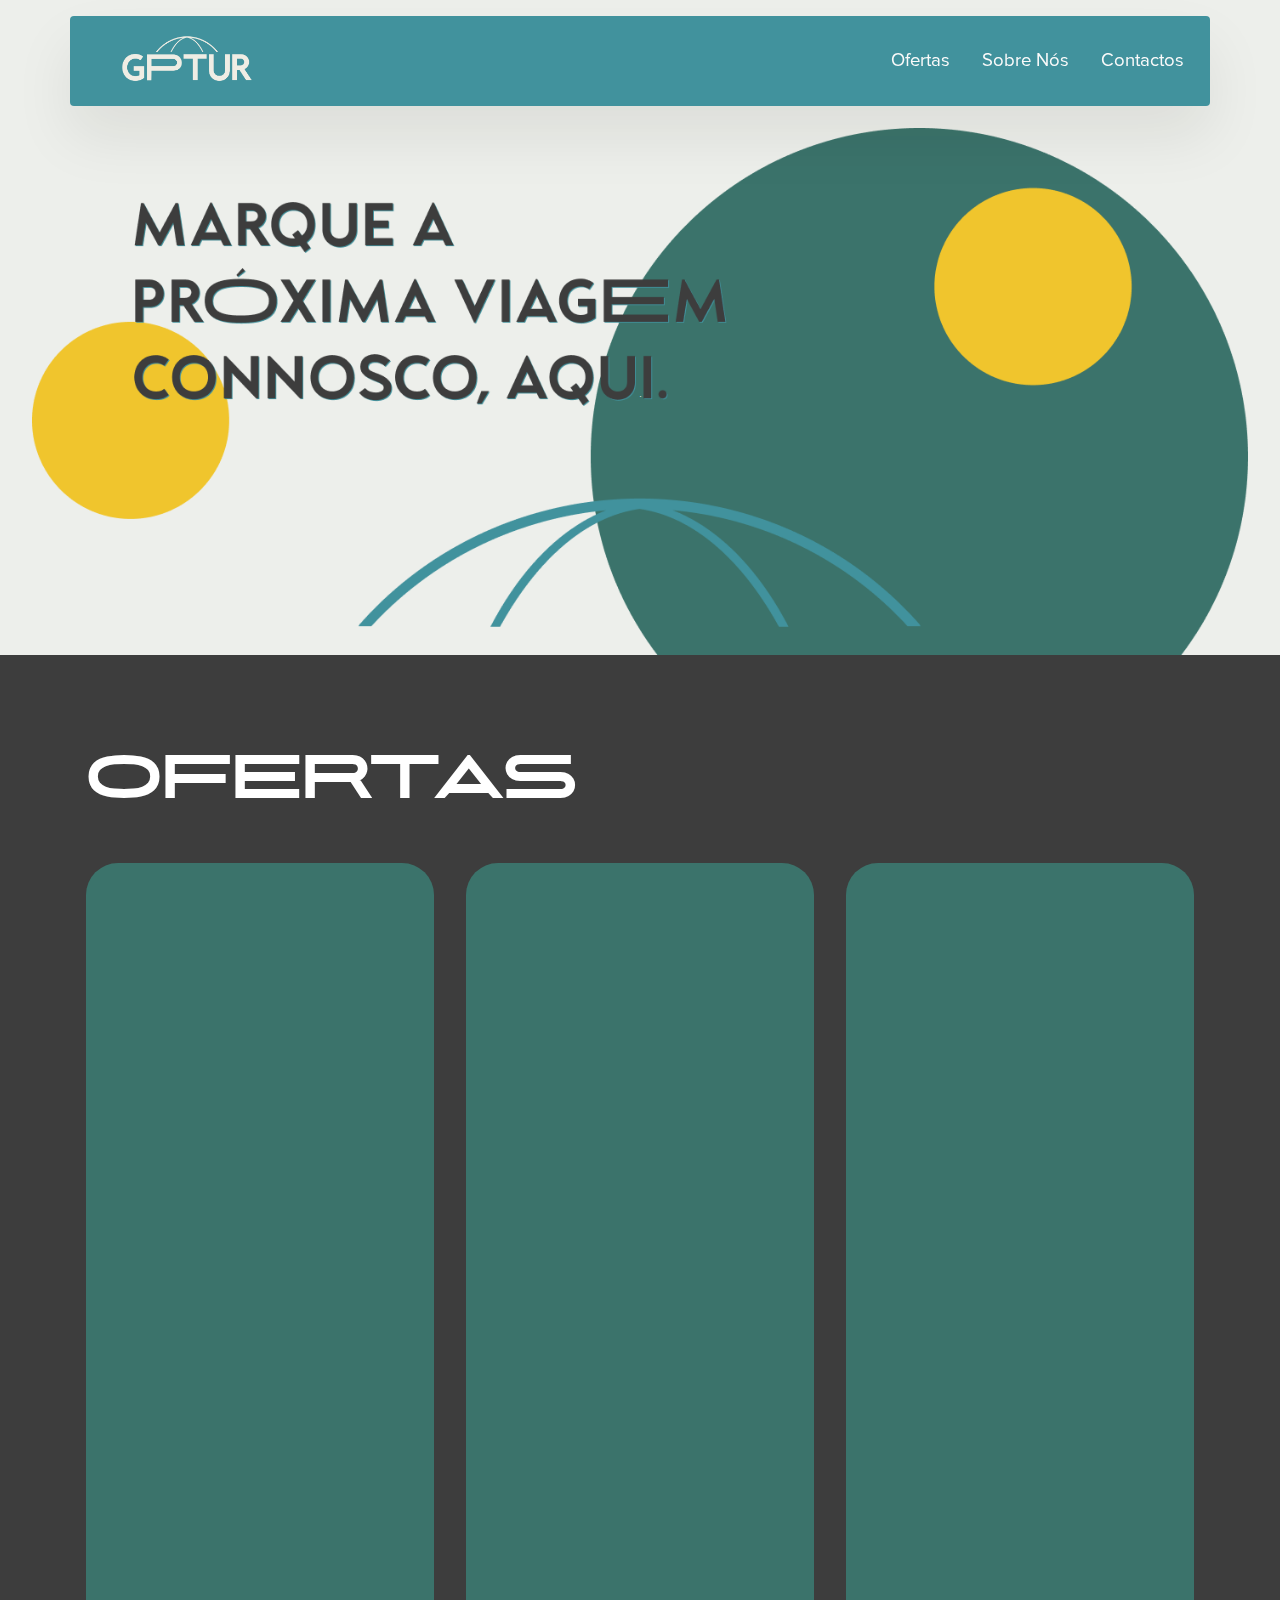
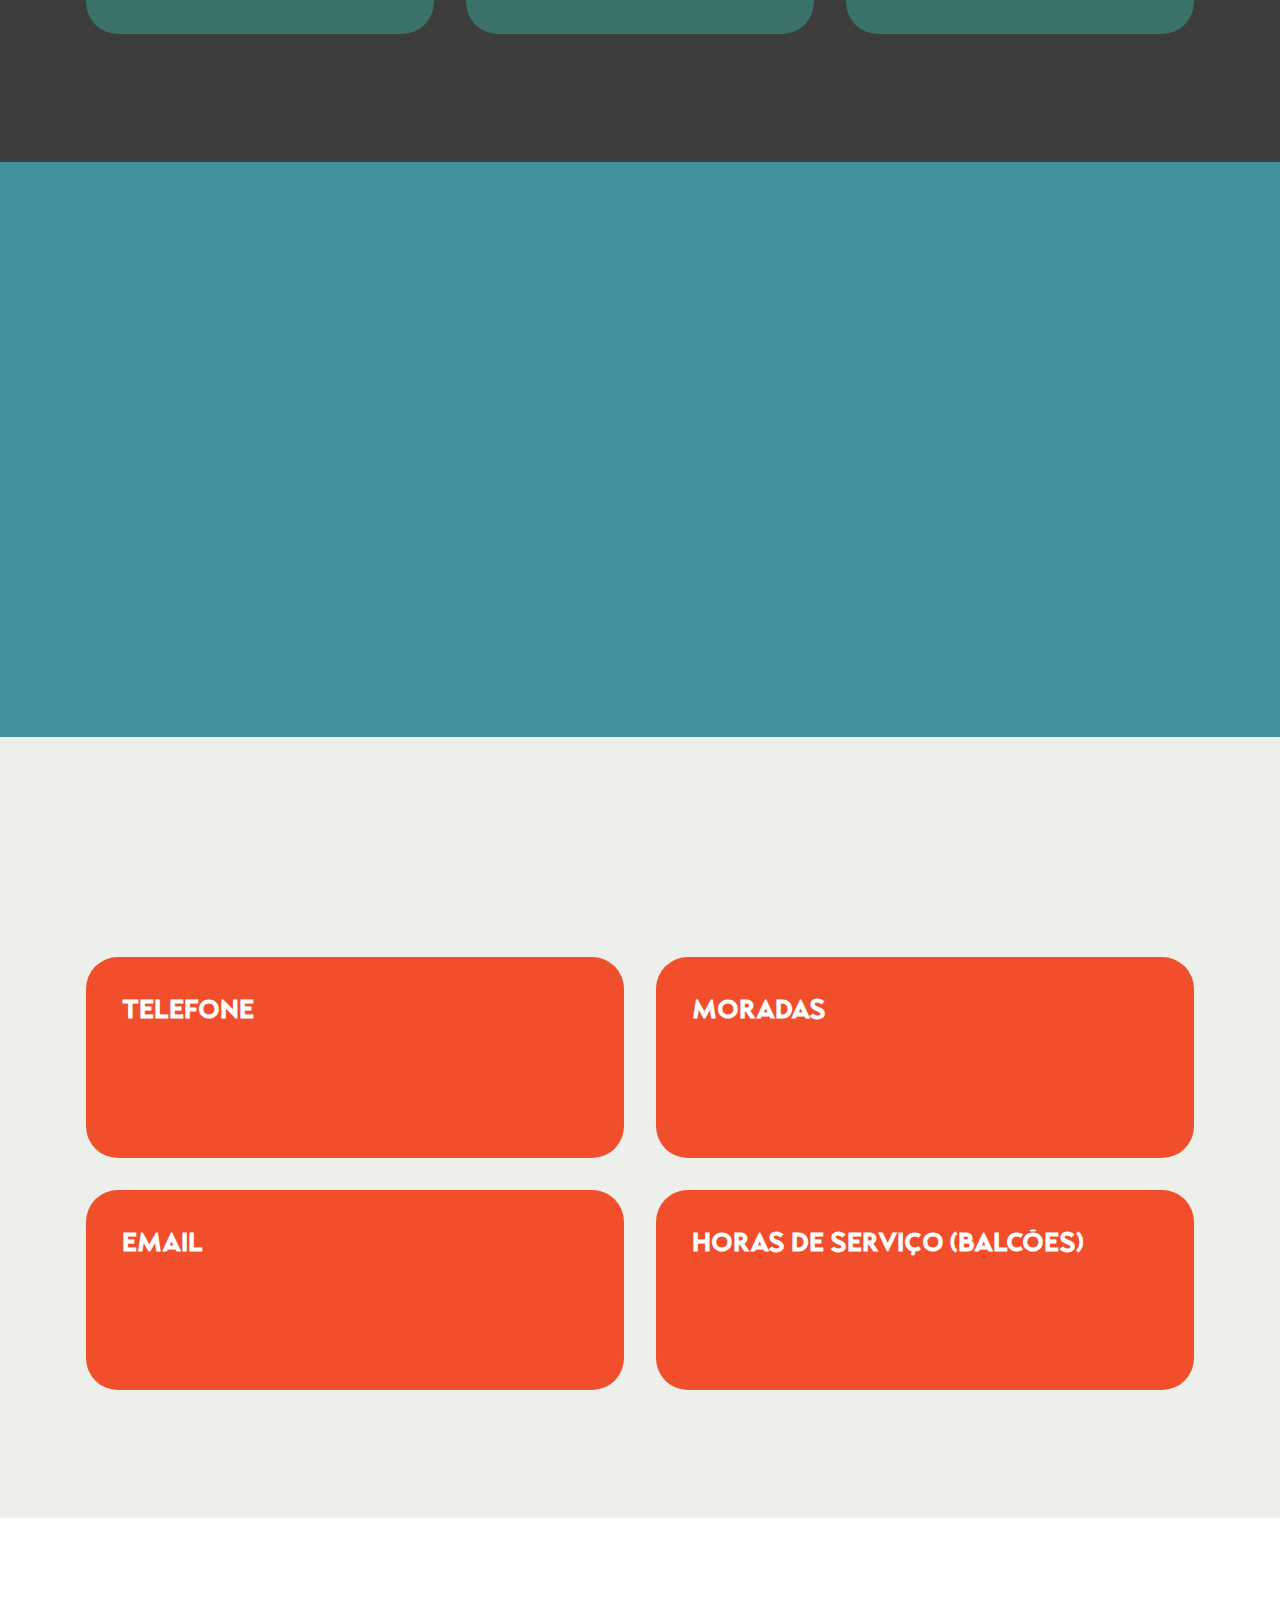
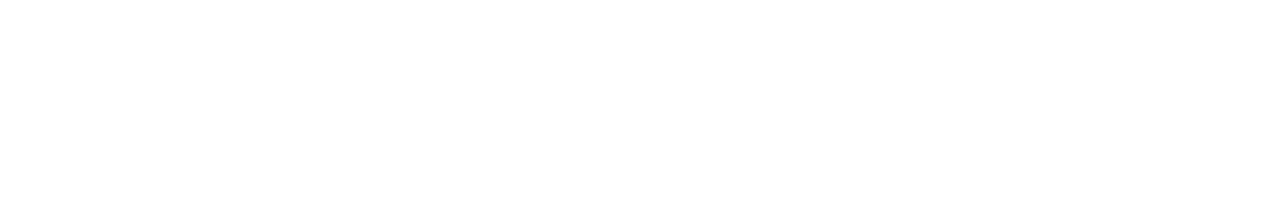
==== index.html @ a3060984 "changed 8 files" ====
<!DOCTYPE html>
<html  >
<head>
  <!-- Site made with Mobirise Website Builder v5.9.8, https://mobirise.com -->
  <meta charset="UTF-8">
  <meta http-equiv="X-UA-Compatible" content="IE=edge">
  <meta name="generator" content="Mobirise v5.9.8, mobirise.com">
  <meta name="viewport" content="width=device-width, initial-scale=1, minimum-scale=1">
  <link rel="shortcut icon" href="assets/images/logos-21-1.png" type="image/x-icon">
  <meta name="description" content="Descubra na GPTur as propostas mais incríveis para as suas férias. Desfrute de viagens inesquecíveis com opções de reserva de voos e hotéis. Explore as irresistíveis promoções da nossa agência e faça a sua reserva agora mesmo!">
  
  
  <title>GPTur - Companhia das Viagens</title>
  <link rel="stylesheet" href="assets/web/assets/mobirise-icons2/mobirise2.css">
  <link rel="stylesheet" href="assets/bootstrap/css/bootstrap.min.css">
  <link rel="stylesheet" href="assets/bootstrap/css/bootstrap-grid.min.css">
  <link rel="stylesheet" href="assets/bootstrap/css/bootstrap-reboot.min.css">
  <link rel="stylesheet" href="assets/animatecss/animate.css">
  <link rel="stylesheet" href="assets/dropdown/css/style.css">
  <link rel="stylesheet" href="assets/socicon/css/styles.css">
  <link rel="stylesheet" href="assets/theme/css/style.css">
  <link href="assets/fonts/style.css" rel="stylesheet">
  <link rel="preload" as="style" href="assets/mobirise/css/mbr-additional.css"><link rel="stylesheet" href="assets/mobirise/css/mbr-additional.css" type="text/css">

  
  
  
</head>
<body>
  
  <section data-bs-version="5.1" class="menu menu1 cid-tJGsCG1vVL" once="menu" id="menu01-1">
	

	<nav class="navbar navbar-dropdown navbar-fixed-top navbar-expand-lg">
		<div class="container">
			<div class="navbar-brand">
				<span class="navbar-logo">
					<a href="index.html">
						<img src="assets/images/logos-22.png" alt="GPTur" style="height: 5rem;">
					</a>
				</span>
				
			</div>
			<button class="navbar-toggler" type="button" data-toggle="collapse" data-bs-toggle="collapse" data-target="#navbarSupportedContent" data-bs-target="#navbarSupportedContent" aria-controls="navbarNavAltMarkup" aria-expanded="false" aria-label="Toggle navigation">
				<div class="hamburger">
					<span></span>
					<span></span>
					<span></span>
					<span></span>
				</div>
			</button>
			<div class="collapse navbar-collapse" id="navbarSupportedContent">
				<ul class="navbar-nav nav-dropdown nav-right" data-app-modern-menu="true"><li class="nav-item">
						<a class="nav-link link text-white display-4" href="index.html#features04-3">Ofertas</a>
					</li>
					<li class="nav-item">
						<a class="nav-link link text-white text-primary display-4" href="index.html#list02-3" aria-expanded="false">Sobre Nós</a>
					</li>
					<li class="nav-item">
						<a class="nav-link link text-white text-primary display-4" href="index.html#contacts01-l">Contactos</a>
					</li></ul>
				
				
			</div>
		</div>
	</nav>
</section>

<section data-bs-version="5.1" class="video01 cid-tXk2RmlePX" id="video01-1">
	
	

	
	<div class="align-center container-fluid">
		<div class="row justify-content-center">
			<div class="col-12 content-head">
				<div class="mbr-section-head mb-5">
					<h4 class="mbr-section-title mbr-fonts-style mb-0 display-2"></h4>
					
				</div>
			</div>
		</div>

		<div class="row justify-content-center">
			<div class="col-12 col-lg-12">
				<div class="box">
					<div class="mbr-media show-modal align-center" data-modal=".modalWindow">
						<img src="assets/images/corte.png" alt="Mobirise">
						<div class="icon-wrap">
							<span class="mbr-iconfont socicon-youtube socicon" style="color: rgb(255, 255, 255); fill: rgb(255, 255, 255); font-size: 1px;"></span>
						</div>
					</div>
				</div>
			</div>
		</div>
	</div>
	<div>
		<div class="modalWindow" style="display: none">
			<div class="modalWindow-container">
				<div class="modalWindow-video-container">
					<div class="modalWindow-video">
						<iframe width="100%" height="100%" frameborder="0" allowfullscreen="1" data-src="https://www.youtube.com/watch?v=VA8PzkQa8d8"></iframe>
					</div>
					<a class="close" role="button" data-dismiss="modal" data-bs-dismiss="modal">
						<span aria-hidden="true" class="mbr-iconfont mobi-mbri-close mobi-mbri closeModal"></span>
						<span class="sr-only visually-hidden visually-hidden">Close</span>
					</a>
				</div>
			</div>
		</div>
	</div>
</section>

<section data-bs-version="5.1" class="features4 cid-tJGEoKGifq" id="features04-3">
	
	
	<div class="container">
		<div class="mbr-section-head mb-5">
			<h4 class="mbr-section-title mbr-fonts-style align-left mb-3 display-1"><strong>ofertas</strong></h4>
			
			
		</div>
		<div class="row">
			<div class="item features-image col-12 col-md-6 col-lg-4">
				<div class="item-wrapper">
					<div class="item-img">
						<img src="assets/images/paris-1.jpeg" alt="Mobirise Website Builder">
					</div>
					<div class="item-content">
						<h5 class="item-title mbr-fonts-style display-5"><strong>PArIS</strong></h5>
						
						<p class="mbr-text mbr-fonts-style display-7"><strong>7 dias em Novembro em Paris, chamada “Cidade do Amor”</strong><br><strong><br></strong>A partir de 370€ por pessoa</p>
						<div class="mbr-section-btn item-footer"><a href="contacts.html" class="btn item-btn btn-white-outline display-7">Contacte-nos</a></div>
					</div>

				</div>
			</div>
			<div class="item features-image col-12 col-md-6 col-lg-4">
				<div class="item-wrapper">
					<div class="item-img">
						<img src="assets/images/egipto.jpeg" alt="Mobirise Website Builder">
					</div>
					<div class="item-content">
						<h5 class="item-title mbr-fonts-style display-5">
							<strong>eGITO</strong></h5>
						
						<p class="mbr-text mbr-fonts-style display-7"><strong>
							6 dias em Janeiro no Egipto, para conhecer os nossos antepassados.</strong><br><strong>&nbsp;<br></strong>A partir de 520€ por pessoa<br></p>
						<div class="mbr-section-btn item-footer"><a href="contacts.html" class="btn item-btn btn-white-outline display-7">Contacte-nos</a></div>
					</div>
				</div>
			</div>
			<div class="item features-image col-12 col-md-6 col-lg-4">
				<div class="item-wrapper">
					<div class="item-img">
						<img src="assets/images/amsterdam.jpeg" alt="Mobirise Website Builder">
					</div>
					<div class="item-content">
						<h5 class="item-title mbr-fonts-style display-5">
							<strong>AMESTeRDÃO</strong></h5>
						
						<p class="mbr-text mbr-fonts-style display-7"><strong>3 dias em Março em Amesterdão, uma das cidades mais cool da Europa.<br><br></strong>A partir de 205€ por pessoa<br>
						</p>
						<div class="mbr-section-btn item-footer"><a href="contacts.html" class="btn item-btn btn-white-outline display-7">Contacte-nos</a></div>
					</div>
				</div>
			</div>
			
			
			
		</div>
	</div>
</section>

<section data-bs-version="5.1" class="content4 cid-tXk87YoMlz" id="list02-3">
    

    
    
    <div class="container-fluid">
        <div class="row justify-content-center">
            <div class="col-lg-11">
                <div class="title col-md-12 mb-5">
                    <h3 class="mbr-section-title mbr-fonts-style display-1"></h3>
                    <h4 class="mbr-section-subtitle mbr-fonts-style mb-0 mt-4 display-7"></h4>
                </div>
                <div class="item features-without-image col-12">
                    <div class="item-wrapper">
                        <div class="card-box align-left">
                            <h5 class="card-title mbr-fonts-style mb-3 display-1"><strong>sobre nós</strong></h5>
                            <p class="card-text mbr-fonts-style mb-5 display-7"><br>Foi em <strong>1979 </strong>que uma família decidiu criar uma agência de viagens: GPTur é o diminutivo de <strong>Gomes Pereira Turismo</strong>. Começou em <strong>Torres Novas</strong>, mas rapidamente se expandiu por Portugal inteiro, tendo sede em <strong>Lisboa</strong>, no <strong>Entroncamento </strong>e sem nunca ter deixado o seu lugar de origem. Destaca-se pela familiaridade que ainda hoje mantém, com um serviço sempre <strong>atento </strong>às necessidades dos clientes, <strong>flexível</strong> e<strong> honesto</strong>.<br> <br><strong>Faça parte da história de uma empresa com mais de 3000 clientes felizes, e traga consigo histórias reais.</strong></p>
                        </div>
                    </div>
                </div>
                <div class="item features-without-image col-12">
                    <div class="item-wrapper">
                        <div class="card-box align-left">
                            <h5 class="card-title mbr-fonts-style mb-3 display-5"></h5>
                            <p class="card-text mbr-fonts-style mb-5 display-7"></p>
                        </div>
                    </div>
                </div>
                <div class="item features-without-image col-12">
                    <div class="item-wrapper">
                        <div class="card-box align-left">
                            <h5 class="card-title mbr-fonts-style mb-3 display-5"></h5>
                            <p class="card-text mbr-fonts-style mb-5 display-7"></p>
                        </div>
                    </div>
                </div>
            </div>
        </div>
    </div>
</section>

<section data-bs-version="5.1" class="contacts01 cid-tXoeqUDu91" id="contacts01-l">
    

    
    
    <div class="container">
        <div class="row justify-content-center">
            <div class="col-12 content-head">
                <div class="mbr-section-head mb-5">
                    <h3 class="mbr-section-title mbr-fonts-style align-center mb-0 display-2"><br><strong>contactos</strong></h3>
                    
                </div>
            </div>
        </div>
        <div class="row">
            <div class="item features-without-image col-12 col-md-6 active">
                <div class="item-wrapper">
                    <div class="text-wrapper">
                        <h6 class="card-title mbr-fonts-style mb-3 display-5"><strong>TELEFONE</strong></h6>
                        <p class="mbr-text mbr-fonts-style display-7">+351 217 530 021&nbsp;<br>+351 913 813 584&nbsp;<br></p>
                    </div>
                </div>
            </div>
            <div class="item features-without-image col-12 col-md-6">
                <div class="item-wrapper">
                    <div class="text-wrapper">
                        <h6 class="card-title mbr-fonts-style mb-3 display-5"><strong>MORADAS</strong></h6>
                        <p class="mbr-text mbr-fonts-style display-7">R.Helena Vaz da Silva, 11, 1750- 405 Lisboa - Portugal<br></p>
                    </div>
                </div>
            </div><div class="item features-without-image col-12 col-md-6">
                <div class="item-wrapper">
                    <div class="text-wrapper">
                        <h6 class="card-title mbr-fonts-style mb-3 display-5">
                            <strong>EMAIL</strong></h6>
                        <p class="mbr-text mbr-fonts-style display-7">empresas@gptur.pt <br>reservas@gptur.pt</p>
                    </div>
                </div>
            </div>
            
            <div class="item features-without-image col-12 col-md-6">
                <div class="item-wrapper">
                    <div class="text-wrapper">
                        <h6 class="card-title mbr-fonts-style mb-3 display-5">
                            <strong>HORAS DE SERVIÇO (BALCÕES)</strong></h6>
                        <p class="mbr-text mbr-fonts-style display-7">10:00 - 19:00
                        </p>
                    </div>
                </div>
            </div>
        </div>
    </div>
</section>

<section data-bs-version="5.1" class="content4 cid-tXkijtKBVu" id="list02-4">
    

    
    
    <div class="container">
        <div class="row justify-content-center">
            <div class="col-lg-10">
                <div class="title col-md-12 mb-5">
                    <h3 class="mbr-section-title mbr-fonts-style display-2"><a href="assets/files/Condicoes-GeraisGPTur1.pdf" class="text-primary">TERMOS E CONDIÇÕES: 📑</a></h3>
                    <h4 class="mbr-section-subtitle mbr-fonts-style mb-0 mt-4 display-7">Copyright © 2024. Todos os direitos reservados.</h4>
                </div>
                
                <div class="item features-without-image col-12 active">
                    <div class="item-wrapper">
                        <div class="card-box align-left">
                            <h5 class="card-title mbr-fonts-style mb-3 display-5"></h5>
                            <p class="card-text mbr-fonts-style mb-5 display-7"></p>
                        </div>
                    </div>
                </div>
                <div class="item features-without-image col-12">
                    <div class="item-wrapper">
                        <div class="card-box align-left">
                            <h5 class="card-title mbr-fonts-style mb-3 display-5"></h5>
                            <p class="card-text mbr-fonts-style mb-5 display-7"></p>
                        </div>
                    </div>
                </div>
            </div>
        </div>
    </div>
</section><section class="display-7" style="padding: 0;align-items: center;justify-content: center;flex-wrap: wrap;    align-content: center;display: flex;position: relative;height: 4rem;"><a href="https://mobiri.se/3118420" style="flex: 1 1;height: 4rem;position: absolute;width: 100%;z-index: 1;"><img alt="" style="height: 4rem;" src="[data-uri]"></a><p style="margin: 0;text-align: center;" class="display-7">&#8204;</p><a style="z-index:1" href="https://mobirise.com/builder/no-code-website-builder.html">No Code Website Builder</a></section><script src="assets/bootstrap/js/bootstrap.bundle.min.js"></script>  <script src="assets/smoothscroll/smooth-scroll.js"></script>  <script src="assets/ytplayer/index.js"></script>  <script src="assets/playervimeo/vimeo_player.js"></script>  <script src="assets/dropdown/js/navbar-dropdown.js"></script>  <script src="assets/theme/js/script.js"></script>  
  
  
  <input name="animation" type="hidden">
  </body>
</html>
---- assets/web/assets/mobirise-icons2/mobirise2.css ----
@font-face {
  font-family: 'Moririse2';
  font-display: swap;
  src:  url('mobirise2.eot?f2bix4');
  src:  url('mobirise2.eot?f2bix4#iefix') format('embedded-opentype'),
    url('mobirise2.ttf?f2bix4') format('truetype'),
    url('mobirise2.woff?f2bix4') format('woff'),
    url('mobirise2.svg?f2bix4#mobirise2') format('svg');
  font-weight: normal;
  font-style: normal;
}

[class^="mobi-"], [class*=" mobi-"] {
  /* use !important to prevent issues with browser extensions that change fonts */
  font-family: 'Moririse2' !important;
  speak: none;
  font-style: normal;
  font-weight: normal;
  font-variant: normal;
  text-transform: none;
  line-height: 1;

  /* Better Font Rendering =========== */
  -webkit-font-smoothing: antialiased;
  -moz-osx-font-smoothing: grayscale;
}

.mobi-mbri-add-submenu:before {
  content: "\e900";
}
.mobi-mbri-alert:before {
  content: "\e901";
}
.mobi-mbri-align-center:before {
  content: "\e902";
}
.mobi-mbri-align-justify:before {
  content: "\e903";
}
.mobi-mbri-align-left:before {
  content: "\e904";
}
.mobi-mbri-align-right:before {
  content: "\e905";
}
.mobi-mbri-android:before {
  content: "\e906";
}
.mobi-mbri-apple:before {
  content: "\e907";
}
.mobi-mbri-arrow-down:before {
  content: "\e908";
}
.mobi-mbri-arrow-next:before {
  content: "\e909";
}
.mobi-mbri-arrow-prev:before {
  content: "\e90a";
}
.mobi-mbri-arrow-up:before {
  content: "\e90b";
}
.mobi-mbri-bold:before {
  content: "\e90c";
}
.mobi-mbri-bookmark:before {
  content: "\e90d";
}
.mobi-mbri-bootstrap:before {
  content: "\e90e";
}
.mobi-mbri-briefcase:before {
  content: "\e90f";
}
.mobi-mbri-browse:before {
  content: "\e910";
}
.mobi-mbri-bulleted-list:before {
  content: "\e911";
}
.mobi-mbri-calendar:before {
  content: "\e912";
}
.mobi-mbri-camera:before {
  content: "\e913";
}
.mobi-mbri-cart-add:before {
  content: "\e914";
}
.mobi-mbri-cart-full:before {
  content: "\e915";
}
.mobi-mbri-cash:before {
  content: "\e916";
}
.mobi-mbri-change-style:before {
  content: "\e917";
}
.mobi-mbri-chat:before {
  content: "\e918";
}
.mobi-mbri-clock:before {
  content: "\e919";
}
.mobi-mbri-close:before {
  content: "\e91a";
}
.mobi-mbri-cloud:before {
  content: "\e91b";
}
.mobi-mbri-code:before {
  content: "\e91c";
}
.mobi-mbri-contact-form:before {
  content: "\e91d";
}
.mobi-mbri-credit-card:before {
  content: "\e91e";
}
.mobi-mbri-cursor-click:before {
  content: "\e91f";
}
.mobi-mbri-cust-feedback:before {
  content: "\e920";
}
.mobi-mbri-database:before {
  content: "\e921";
}
.mobi-mbri-delivery:before {
  content: "\e922";
}
.mobi-mbri-desktop:before {
  content: "\e923";
}
.mobi-mbri-devices:before {
  content: "\e924";
}
.mobi-mbri-down:before {
  content: "\e925";
}
.mobi-mbri-download-2:before {
  content: "\e926";
}
.mobi-mbri-download:before {
  content: "\e927";
}
.mobi-mbri-drag-n-drop-2:before {
  content: "\e928";
}
.mobi-mbri-drag-n-drop:before {
  content: "\e929";
}
.mobi-mbri-edit-2:before {
  content: "\e92a";
}
.mobi-mbri-edit:before {
  content: "\e92b";
}
.mobi-mbri-error:before {
  content: "\e92c";
}
.mobi-mbri-extension:before {
  content: "\e92d";
}
.mobi-mbri-features:before {
  content: "\e92e";
}
.mobi-mbri-file:before {
  content: "\e92f";
}
.mobi-mbri-flag:before {
  content: "\e930";
}
.mobi-mbri-folder:before {
  content: "\e931";
}
.mobi-mbri-gift:before {
  content: "\e932";
}
.mobi-mbri-github:before {
  content: "\e933";
}
.mobi-mbri-globe-2:before {
  content: "\e934";
}
.mobi-mbri-globe:before {
  content: "\e935";
}
.mobi-mbri-growing-chart:before {
  content: "\e936";
}
.mobi-mbri-hearth:before {
  content: "\e937";
}
.mobi-mbri-help:before {
  content: "\e938";
}
.mobi-mbri-home:before {
  content: "\e939";
}
.mobi-mbri-hot-cup:before {
  content: "\e93a";
}
.mobi-mbri-idea:before {
  content: "\e93b";
}
.mobi-mbri-image-gallery:before {
  content: "\e93c";
}
.mobi-mbri-image-slider:before {
  content: "\e93d";
}
.mobi-mbri-info:before {
  content: "\e93e";
}
.mobi-mbri-italic:before {
  content: "\e93f";
}
.mobi-mbri-key:before {
  content: "\e940";
}
.mobi-mbri-laptop:before {
  content: "\e941";
}
.mobi-mbri-layers:before {
  content: "\e942";
}
.mobi-mbri-left-right:before {
  content: "\e943";
}
.mobi-mbri-left:before {
  content: "\e944";
}
.mobi-mbri-letter:before {
  content: "\e945";
}
.mobi-mbri-like:before {
  content: "\e946";
}
.mobi-mbri-link:before {
  content: "\e947";
}
.mobi-mbri-lock:before {
  content: "\e948";
}
.mobi-mbri-login:before {
  content: "\e949";
}
.mobi-mbri-logout:before {
  content: "\e94a";
}
.mobi-mbri-magic-stick:before {
  content: "\e94b";
}
.mobi-mbri-map-pin:before {
  content: "\e94c";
}
.mobi-mbri-menu:before {
  content: "\e94d";
}
.mobi-mbri-mobile-2:before {
  content: "\e94e";
}
.mobi-mbri-mobile-horizontal:before {
  content: "\e94f";
}
.mobi-mbri-mobile:before {
  content: "\e950";
}
.mobi-mbri-mobirise:before {
  content: "\e951";
}
.mobi-mbri-more-horizontal:before {
  content: "\e952";
}
.mobi-mbri-more-vertical:before {
  content: "\e953";
}
.mobi-mbri-music:before {
  content: "\e954";
}
.mobi-mbri-new-file:before {
  content: "\e955";
}
.mobi-mbri-numbered-list:before {
  content: "\e956";
}
.mobi-mbri-opened-folder:before {
  content: "\e957";
}
.mobi-mbri-pages:before {
  content: "\e958";
}
.mobi-mbri-paper-plane:before {
  content: "\e959";
}
.mobi-mbri-paperclip:before {
  content: "\e95a";
}
.mobi-mbri-phone:before {
  content: "\e95b";
}
.mobi-mbri-photo:before {
  content: "\e95c";
}
.mobi-mbri-photos:before {
  content: "\e95d";
}
.mobi-mbri-pin:before {
  content: "\e95e";
}
.mobi-mbri-play:before {
  content: "\e95f";
}
.mobi-mbri-plus:before {
  content: "\e960";
}
.mobi-mbri-preview:before {
  content: "\e961";
}
.mobi-mbri-print:before {
  content: "\e962";
}
.mobi-mbri-protect:before {
  content: "\e963";
}
.mobi-mbri-question:before {
  content: "\e964";
}
.mobi-mbri-quote-left:before {
  content: "\e965";
}
.mobi-mbri-quote-right:before {
  content: "\e966";
}
.mobi-mbri-redo:before {
  content: "\e967";
}
.mobi-mbri-refresh:before {
  content: "\e968";
}
.mobi-mbri-responsive-2:before {
  content: "\e969";
}
.mobi-mbri-responsive:before {
  content: "\e96a";
}
.mobi-mbri-right:before {
  content: "\e96b";
}
.mobi-mbri-rocket:before {
  content: "\e96c";
}
.mobi-mbri-sad-face:before {
  content: "\e96d";
}
.mobi-mbri-sale:before {
  content: "\e96e";
}
.mobi-mbri-save:before {
  content: "\e96f";
}
.mobi-mbri-search:before {
  content: "\e970";
}
.mobi-mbri-setting-2:before {
  content: "\e971";
}
.mobi-mbri-setting-3:before {
  content: "\e972";
}
.mobi-mbri-setting:before {
  content: "\e973";
}
.mobi-mbri-share:before {
  content: "\e974";
}
.mobi-mbri-shopping-bag:before {
  content: "\e975";
}
.mobi-mbri-shopping-basket:before {
  content: "\e976";
}
.mobi-mbri-shopping-cart:before {
  content: "\e977";
}
.mobi-mbri-sites:before {
  content: "\e978";
}
.mobi-mbri-smile-face:before {
  content: "\e979";
}
.mobi-mbri-speed:before {
  content: "\e97a";
}
.mobi-mbri-star:before {
  content: "\e97b";
}
.mobi-mbri-success:before {
  content: "\e97c";
}
.mobi-mbri-sun:before {
  content: "\e97d";
}
.mobi-mbri-sun2:before {
  content: "\e97e";
}
.mobi-mbri-tablet-vertical:before {
  content: "\e97f";
}
.mobi-mbri-tablet:before {
  content: "\e980";
}
.mobi-mbri-target:before {
  content: "\e981";
}
.mobi-mbri-timer:before {
  content: "\e982";
}
.mobi-mbri-to-ftp:before {
  content: "\e983";
}
.mobi-mbri-to-local-drive:before {
  content: "\e984";
}
.mobi-mbri-touch-swipe:before {
  content: "\e985";
}
.mobi-mbri-touch:before {
  content: "\e986";
}
.mobi-mbri-trash:before {
  content: "\e987";
}
.mobi-mbri-underline:before {
  content: "\e988";
}
.mobi-mbri-undo:before {
  content: "\e989";
}
.mobi-mbri-unlink:before {
  content: "\e98a";
}
.mobi-mbri-unlock:before {
  content: "\e98b";
}
.mobi-mbri-up-down:before {
  content: "\e98c";
}
.mobi-mbri-up:before {
  content: "\e98d";
}
.mobi-mbri-update:before {
  content: "\e98e";
}
.mobi-mbri-upload-2:before {
  content: "\e98f";
}
.mobi-mbri-upload:before {
  content: "\e990";
}
.mobi-mbri-user-2:before {
  content: "\e991";
}
.mobi-mbri-user:before {
  content: "\e992";
}
.mobi-mbri-users:before {
  content: "\e993";
}
.mobi-mbri-video-play:before {
  content: "\e994";
}
.mobi-mbri-video:before {
  content: "\e995";
}
.mobi-mbri-watch:before {
  content: "\e996";
}
.mobi-mbri-website-theme-2:before {
  content: "\e997";
}
.mobi-mbri-website-theme:before {
  content: "\e998";
}
.mobi-mbri-wifi:before {
  content: "\e999";
}
.mobi-mbri-windows:before {
  content: "\e99a";
}
.mobi-mbri-zoom-in:before {
  content: "\e99b";
}
.mobi-mbri-zoom-out:before {
  content: "\e99c";
}
---- assets/dropdown/css/style.css ----
.navbar-dropdown {
  left: 0;
  padding: 0;
  position: absolute;
  right: 0;
  top: 0;
  transition: all 0.45s ease;
  z-index: 1030;
  background: #282828; }
  .navbar-dropdown .navbar-logo {
    margin-right: 0.8rem;
    transition: margin 0.3s ease-in-out;
    vertical-align: middle; }
    .navbar-dropdown .navbar-logo img {
      height: 3.125rem;
      transition: all 0.3s ease-in-out; }
    .navbar-dropdown .navbar-logo.mbr-iconfont {
      font-size: 3.125rem;
      line-height: 3.125rem; }
  .navbar-dropdown .navbar-caption {
    font-weight: 700;
    white-space: normal;
    vertical-align: -4px;
    line-height: 3.125rem !important; }
    .navbar-dropdown .navbar-caption, .navbar-dropdown .navbar-caption:hover {
      color: inherit;
      text-decoration: none; }
  .navbar-dropdown .mbr-iconfont + .navbar-caption {
    vertical-align: -1px; }
  .navbar-dropdown.navbar-fixed-top {
    position: fixed; }
  .navbar-dropdown .navbar-brand span {
    vertical-align: -4px; }
  .navbar-dropdown.bg-color.transparent {
    background: none; }
  .navbar-dropdown.navbar-short .navbar-brand {
    padding: 0.625rem 0; }
    .navbar-dropdown.navbar-short .navbar-brand span {
      vertical-align: -1px; }
  .navbar-dropdown.navbar-short .navbar-caption {
    line-height: 2.375rem !important;
    vertical-align: -2px; }
  .navbar-dropdown.navbar-short .navbar-logo {
    margin-right: 0.5rem; }
    .navbar-dropdown.navbar-short .navbar-logo img {
      height: 2.375rem; }
    .navbar-dropdown.navbar-short .navbar-logo.mbr-iconfont {
      font-size: 2.375rem;
      line-height: 2.375rem; }
  .navbar-dropdown.navbar-short .mbr-table-cell {
    height: 3.625rem; }
  .navbar-dropdown .navbar-close {
    left: 0.6875rem;
    position: fixed;
    top: 0.75rem;
    z-index: 1000; }
  .navbar-dropdown .hamburger-icon {
    content: "";
    display: inline-block;
    vertical-align: middle;
    width: 16px;
    -webkit-box-shadow: 0 -6px 0 1px #282828,0 0 0 1px #282828,0 6px 0 1px #282828;
    -moz-box-shadow: 0 -6px 0 1px #282828,0 0 0 1px #282828,0 6px 0 1px #282828;
    box-shadow: 0 -6px 0 1px #282828,0 0 0 1px #282828,0 6px 0 1px #282828; }

.dropdown-menu .dropdown-toggle[data-toggle="dropdown-submenu"]::after {
  border-bottom: 0.35em solid transparent;
  border-left: 0.35em solid;
  border-right: 0;
  border-top: 0.35em solid transparent;
  margin-left: 0.3rem; }

.dropdown-menu .dropdown-item:focus {
  outline: 0; }

.nav-dropdown {
  font-size: 0.75rem;
  font-weight: 500;
  height: auto !important; }
  .nav-dropdown .nav-btn {
    padding-left: 1rem; }
  .nav-dropdown .link {
    margin: .667em 1.667em;
    font-weight: 500;
    padding: 0;
    transition: color .2s ease-in-out; }
    .nav-dropdown .link.dropdown-toggle {
      margin-right: 2.583em; }
      .nav-dropdown .link.dropdown-toggle::after {
        margin-left: .25rem;
        border-top: 0.35em solid;
        border-right: 0.35em solid transparent;
        border-left: 0.35em solid transparent;
        border-bottom: 0; }
      .nav-dropdown .link.dropdown-toggle[aria-expanded="true"] {
        margin: 0;
        padding: 0.667em 3.263em  0.667em 1.667em; }
  .nav-dropdown .link::after,
  .nav-dropdown .dropdown-item::after {
    color: inherit; }
  .nav-dropdown .btn {
    font-size: 0.75rem;
    font-weight: 700;
    letter-spacing: 0;
    margin-bottom: 0;
    padding-left: 1.25rem;
    padding-right: 1.25rem; }
  .nav-dropdown .dropdown-menu {
    border-radius: 0;
    border: 0;
    left: 0;
    margin: 0;
    padding-bottom: 1.25rem;
    padding-top: 1.25rem;
    position: relative; }
  .nav-dropdown .dropdown-submenu {
    margin-left: 0.125rem;
    top: 0; }
  .nav-dropdown .dropdown-item {
    font-weight: 500;
    line-height: 2;
    padding: 0.3846em 4.615em 0.3846em 1.5385em;
    position: relative;
    transition: color .2s ease-in-out, background-color .2s ease-in-out; }
    .nav-dropdown .dropdown-item::after {
      margin-top: -0.3077em;
      position: absolute;
      right: 1.1538em;
      top: 50%; }
    .nav-dropdown .dropdown-item:focus, .nav-dropdown .dropdown-item:hover {
      background: none; }

@media (max-width: 767px) {
  .nav-dropdown.navbar-toggleable-sm {
    bottom: 0;
    display: none;
    left: 0;
    overflow-x: hidden;
    position: fixed;
    top: 0;
    transform: translateX(-100%);
    -ms-transform: translateX(-100%);
    -webkit-transform: translateX(-100%);
    width: 18.75rem;
    z-index: 999; } }
.nav-dropdown.navbar-toggleable-xl {
  bottom: 0;
  display: none;
  left: 0;
  overflow-x: hidden;
  position: fixed;
  top: 0;
  transform: translateX(-100%);
  -ms-transform: translateX(-100%);
  -webkit-transform: translateX(-100%);
  width: 18.75rem;
  z-index: 999; }

.nav-dropdown-sm {
  display: block !important;
  overflow-x: hidden;
  overflow: auto;
  padding-top: 3.875rem; }
  .nav-dropdown-sm::after {
    content: "";
    display: block;
    height: 3rem;
    width: 100%; }
  .nav-dropdown-sm.collapse.in ~ .navbar-close {
    display: block !important; }
  .nav-dropdown-sm.collapsing, .nav-dropdown-sm.collapse.in {
    transform: translateX(0);
    -ms-transform: translateX(0);
    -webkit-transform: translateX(0);
    transition: all 0.25s ease-out;
    -webkit-transition: all 0.25s ease-out;
    background: #282828; }
  .nav-dropdown-sm.collapsing[aria-expanded="false"] {
    transform: translateX(-100%);
    -ms-transform: translateX(-100%);
    -webkit-transform: translateX(-100%); }
  .nav-dropdown-sm .nav-item {
    display: block;
    margin-left: 0 !important;
    padding-left: 0; }
  .nav-dropdown-sm .link,
  .nav-dropdown-sm .dropdown-item {
    border-top: 1px dotted rgba(255, 255, 255, 0.1);
    font-size: 0.8125rem;
    line-height: 1.6;
    margin: 0 !important;
    padding: 0.875rem 2.4rem 0.875rem 1.5625rem !important;
    position: relative;
    white-space: normal; }
    .nav-dropdown-sm .link:focus, .nav-dropdown-sm .link:hover,
    .nav-dropdown-sm .dropdown-item:focus,
    .nav-dropdown-sm .dropdown-item:hover {
      background: rgba(0, 0, 0, 0.2) !important;
      color: #c0a375; }
  .nav-dropdown-sm .nav-btn {
    position: relative;
    padding: 1.5625rem 1.5625rem 0 1.5625rem; }
    .nav-dropdown-sm .nav-btn::before {
      border-top: 1px dotted rgba(255, 255, 255, 0.1);
      content: "";
      left: 0;
      position: absolute;
      top: 0;
      width: 100%; }
    .nav-dropdown-sm .nav-btn + .nav-btn {
      padding-top: 0.625rem; }
      .nav-dropdown-sm .nav-btn + .nav-btn::before {
        display: none; }
  .nav-dropdown-sm .btn {
    padding: 0.625rem 0; }
  .nav-dropdown-sm .dropdown-toggle[data-toggle="dropdown-submenu"]::after {
    margin-left: .25rem;
    border-top: 0.35em solid;
    border-right: 0.35em solid transparent;
    border-left: 0.35em solid transparent;
    border-bottom: 0; }
  .nav-dropdown-sm .dropdown-toggle[data-toggle="dropdown-submenu"][aria-expanded="true"]::after {
    border-top: 0;
    border-right: 0.35em solid transparent;
    border-left: 0.35em solid transparent;
    border-bottom: 0.35em solid; }
  .nav-dropdown-sm .dropdown-menu {
    margin: 0;
    padding: 0;
    position: relative;
    top: 0;
    left: 0;
    width: 100%;
    border: 0;
    float: none;
    border-radius: 0;
    background: none; }
  .nav-dropdown-sm .dropdown-submenu {
    left: 100%;
    margin-left: 0.125rem;
    margin-top: -1.25rem;
    top: 0; }

.navbar-toggleable-sm .nav-dropdown .dropdown-menu {
  position: absolute; }

.navbar-toggleable-sm .nav-dropdown .dropdown-submenu {
  left: 100%;
  margin-left: 0.125rem;
  margin-top: -1.25rem;
  top: 0; }

.navbar-toggleable-sm.opened .nav-dropdown .dropdown-menu {
  position: relative; }

.navbar-toggleable-sm.opened .nav-dropdown .dropdown-submenu {
  left: 0;
  margin-left: 00rem;
  margin-top: 0rem;
  top: 0; }

.is-builder .nav-dropdown.collapsing {
  transition: none !important; }
---- assets/socicon/css/styles.css ----
@charset "UTF-8";

@font-face {
  font-family: 'Socicon';
  src:  url('../fonts/socicon.eot');
  src:  url('../fonts/socicon.eot?#iefix') format('embedded-opentype'),
    url('../fonts/socicon.woff2') format('woff2'),
    url('../fonts/socicon.ttf') format('truetype'),
    url('../fonts/socicon.woff') format('woff'),
    url('../fonts/socicon.svg#socicon') format('svg');
  font-weight: normal;
  font-style: normal;
  font-display: swap;
}

[data-icon]:before {
  font-family: "socicon" !important;
  content: attr(data-icon);
  font-style: normal !important;
  font-weight: normal !important;
  font-variant: normal !important;
  text-transform: none !important;
  speak: none;
  line-height: 1;
  -webkit-font-smoothing: antialiased;
  -moz-osx-font-smoothing: grayscale;
}

[class^="socicon-"], [class*=" socicon-"] {
  /* use !important to prevent issues with browser extensions that change fonts */
  font-family: 'Socicon' !important;
  speak: none;
  font-style: normal;
  font-weight: normal;
  font-variant: normal;
  text-transform: none;
  line-height: 1;

  /* Better Font Rendering =========== */
  -webkit-font-smoothing: antialiased;
  -moz-osx-font-smoothing: grayscale;
}

.socicon-eitaa:before {
  content: "\e97c";
}
.socicon-soroush:before {
  content: "\e97d";
}
.socicon-bale:before {
  content: "\e97e";
}
.socicon-zazzle:before {
  content: "\e97b";
}
.socicon-society6:before {
  content: "\e97a";
}
.socicon-redbubble:before {
  content: "\e979";
}
.socicon-avvo:before {
  content: "\e978";
}
.socicon-stitcher:before {
  content: "\e977";
}
.socicon-googlehangouts:before {
  content: "\e974";
}
.socicon-dlive:before {
  content: "\e975";
}
.socicon-vsco:before {
  content: "\e976";
}
.socicon-flipboard:before {
  content: "\e973";
}
.socicon-ubuntu:before {
  content: "\e958";
}
.socicon-artstation:before {
  content: "\e959";
}
.socicon-invision:before {
  content: "\e95a";
}
.socicon-torial:before {
  content: "\e95b";
}
.socicon-collectorz:before {
  content: "\e95c";
}
.socicon-seenthis:before {
  content: "\e95d";
}
.socicon-googleplaymusic:before {
  content: "\e95e";
}
.socicon-debian:before {
  content: "\e95f";
}
.socicon-filmfreeway:before {
  content: "\e960";
}
.socicon-gnome:before {
  content: "\e961";
}
.socicon-itchio:before {
  content: "\e962";
}
.socicon-jamendo:before {
  content: "\e963";
}
.socicon-mix:before {
  content: "\e964";
}
.socicon-sharepoint:before {
  content: "\e965";
}
.socicon-tinder:before {
  content: "\e966";
}
.socicon-windguru:before {
  content: "\e967";
}
.socicon-cdbaby:before {
  content: "\e968";
}
.socicon-elementaryos:before {
  content: "\e969";
}
.socicon-stage32:before {
  content: "\e96a";
}
.socicon-tiktok:before {
  content: "\e96b";
}
.socicon-gitter:before {
  content: "\e96c";
}
.socicon-letterboxd:before {
  content: "\e96d";
}
.socicon-threema:before {
  content: "\e96e";
}
.socicon-splice:before {
  content: "\e96f";
}
.socicon-metapop:before {
  content: "\e970";
}
.socicon-naver:before {
  content: "\e971";
}
.socicon-remote:before {
  content: "\e972";
}
.socicon-internet:before {
  content: "\e957";
}
.socicon-moddb:before {
  content: "\e94b";
}
.socicon-indiedb:before {
  content: "\e94c";
}
.socicon-traxsource:before {
  content: "\e94d";
}
.socicon-gamefor:before {
  content: "\e94e";
}
.socicon-pixiv:before {
  content: "\e94f";
}
.socicon-myanimelist:before {
  content: "\e950";
}
.socicon-blackberry:before {
  content: "\e951";
}
.socicon-wickr:before {
  content: "\e952";
}
.socicon-spip:before {
  content: "\e953";
}
.socicon-napster:before {
  content: "\e954";
}
.socicon-beatport:before {
  content: "\e955";
}
.socicon-hackerone:before {
  content: "\e956";
}
.socicon-hackernews:before {
  content: "\e946";
}
.socicon-smashwords:before {
  content: "\e947";
}
.socicon-kobo:before {
  content: "\e948";
}
.socicon-bookbub:before {
  content: "\e949";
}
.socicon-mailru:before {
  content: "\e94a";
}
.socicon-gitlab:before {
  content: "\e945";
}
.socicon-instructables:before {
  content: "\e944";
}
.socicon-portfolio:before {
  content: "\e943";
}
.socicon-codered:before {
  content: "\e940";
}
.socicon-origin:before {
  content: "\e941";
}
.socicon-nextdoor:before {
  content: "\e942";
}
.socicon-udemy:before {
  content: "\e93f";
}
.socicon-livemaster:before {
  content: "\e93e";
}
.socicon-crunchbase:before {
  content: "\e93b";
}
.socicon-homefy:before {
  content: "\e93c";
}
.socicon-calendly:before {
  content: "\e93d";
}
.socicon-realtor:before {
  content: "\e90f";
}
.socicon-tidal:before {
  content: "\e910";
}
.socicon-qobuz:before {
  content: "\e911";
}
.socicon-natgeo:before {
  content: "\e912";
}
.socicon-mastodon:before {
  content: "\e913";
}
.socicon-unsplash:before {
  content: "\e914";
}
.socicon-homeadvisor:before {
  content: "\e915";
}
.socicon-angieslist:before {
  content: "\e916";
}
.socicon-codepen:before {
  content: "\e917";
}
.socicon-slack:before {
  content: "\e918";
}
.socicon-openaigym:before {
  content: "\e919";
}
.socicon-logmein:before {
  content: "\e91a";
}
.socicon-fiverr:before {
  content: "\e91b";
}
.socicon-gotomeeting:before {
  content: "\e91c";
}
.socicon-aliexpress:before {
  content: "\e91d";
}
.socicon-guru:before {
  content: "\e91e";
}
.socicon-appstore:before {
  content: "\e91f";
}
.socicon-homes:before {
  content: "\e920";
}
.socicon-zoom:before {
  content: "\e921";
}
.socicon-alibaba:before {
  content: "\e922";
}
.socicon-craigslist:before {
  content: "\e923";
}
.socicon-wix:before {
  content: "\e924";
}
.socicon-redfin:before {
  content: "\e925";
}
.socicon-googlecalendar:before {
  content: "\e926";
}
.socicon-shopify:before {
  content: "\e927";
}
.socicon-freelancer:before {
  content: "\e928";
}
.socicon-seedrs:before {
  content: "\e929";
}
.socicon-bing:before {
  content: "\e92a";
}
.socicon-doodle:before {
  content: "\e92b";
}
.socicon-bonanza:before {
  content: "\e92c";
}
.socicon-squarespace:before {
  content: "\e92d";
}
.socicon-toptal:before {
  content: "\e92e";
}
.socicon-gust:before {
  content: "\e92f";
}
.socicon-ask:before {
  content: "\e930";
}
.socicon-trulia:before {
  content: "\e931";
}
.socicon-loomly:before {
  content: "\e932";
}
.socicon-ghost:before {
  content: "\e933";
}
.socicon-upwork:before {
  content: "\e934";
}
.socicon-fundable:before {
  content: "\e935";
}
.socicon-booking:before {
  content: "\e936";
}
.socicon-googlemaps:before {
  content: "\e937";
}
.socicon-zillow:before {
  content: "\e938";
}
.socicon-niconico:before {
  content: "\e939";
}
.socicon-toneden:before {
  content: "\e93a";
}
.socicon-augment:before {
  content: "\e908";
}
.socicon-bitbucket:before {
  content: "\e909";
}
.socicon-fyuse:before {
  content: "\e90a";
}
.socicon-yt-gaming:before {
  content: "\e90b";
}
.socicon-sketchfab:before {
  content: "\e90c";
}
.socicon-mobcrush:before {
  content: "\e90d";
}
.socicon-microsoft:before {
  content: "\e90e";
}
.socicon-pandora:before {
  content: "\e907";
}
.socicon-messenger:before {
  content: "\e906";
}
.socicon-gamewisp:before {
  content: "\e905";
}
.socicon-bloglovin:before {
  content: "\e904";
}
.socicon-tunein:before {
  content: "\e903";
}
.socicon-gamejolt:before {
  content: "\e901";
}
.socicon-trello:before {
  content: "\e902";
}
.socicon-spreadshirt:before {
  content: "\e900";
}
.socicon-500px:before {
  content: "\e000";
}
.socicon-8tracks:before {
  content: "\e001";
}
.socicon-airbnb:before {
  content: "\e002";
}
.socicon-alliance:before {
  content: "\e003";
}
.socicon-amazon:before {
  content: "\e004";
}
.socicon-amplement:before {
  content: "\e005";
}
.socicon-android:before {
  content: "\e006";
}
.socicon-angellist:before {
  content: "\e007";
}
.socicon-apple:before {
  content: "\e008";
}
.socicon-appnet:before {
  content: "\e009";
}
.socicon-baidu:before {
  content: "\e00a";
}
.socicon-bandcamp:before {
  content: "\e00b";
}
.socicon-battlenet:before {
  content: "\e00c";
}
.socicon-mixer:before {
  content: "\e00d";
}
.socicon-bebee:before {
  content: "\e00e";
}
.socicon-bebo:before {
  content: "\e00f";
}
.socicon-behance:before {
  content: "\e010";
}
.socicon-blizzard:before {
  content: "\e011";
}
.socicon-blogger:before {
  content: "\e012";
}
.socicon-buffer:before {
  content: "\e013";
}
.socicon-chrome:before {
  content: "\e014";
}
.socicon-coderwall:before {
  content: "\e015";
}
.socicon-curse:before {
  content: "\e016";
}
.socicon-dailymotion:before {
  content: "\e017";
}
.socicon-deezer:before {
  content: "\e018";
}
.socicon-delicious:before {
  content: "\e019";
}
.socicon-deviantart:before {
  content: "\e01a";
}
.socicon-diablo:before {
  content: "\e01b";
}
.socicon-digg:before {
  content: "\e01c";
}
.socicon-discord:before {
  content: "\e01d";
}
.socicon-disqus:before {
  content: "\e01e";
}
.socicon-douban:before {
  content: "\e01f";
}
.socicon-draugiem:before {
  content: "\e020";
}
.socicon-dribbble:before {
  content: "\e021";
}
.socicon-drupal:before {
  content: "\e022";
}
.socicon-ebay:before {
  content: "\e023";
}
.socicon-ello:before {
  content: "\e024";
}
.socicon-endomodo:before {
  content: "\e025";
}
.socicon-envato:before {
  content: "\e026";
}
.socicon-etsy:before {
  content: "\e027";
}
.socicon-facebook:before {
  content: "\e028";
}
.socicon-feedburner:before {
  content: "\e029";
}
.socicon-filmweb:before {
  content: "\e02a";
}
.socicon-firefox:before {
  content: "\e02b";
}
.socicon-flattr:before {
  content: "\e02c";
}
.socicon-flickr:before {
  content: "\e02d";
}
.socicon-formulr:before {
  content: "\e02e";
}
.socicon-forrst:before {
  content: "\e02f";
}
.socicon-foursquare:before {
  content: "\e030";
}
.socicon-friendfeed:before {
  content: "\e031";
}
.socicon-github:before {
  content: "\e032";
}
.socicon-goodreads:before {
  content: "\e033";
}
.socicon-google:before {
  content: "\e034";
}
.socicon-googlescholar:before {
  content: "\e035";
}
.socicon-googlegroups:before {
  content: "\e036";
}
.socicon-googlephotos:before {
  content: "\e037";
}
.socicon-googleplus:before {
  content: "\e038";
}
.socicon-grooveshark:before {
  content: "\e039";
}
.socicon-hackerrank:before {
  content: "\e03a";
}
.socicon-hearthstone:before {
  content: "\e03b";
}
.socicon-hellocoton:before {
  content: "\e03c";
}
.socicon-heroes:before {
  content: "\e03d";
}
.socicon-smashcast:before {
  content: "\e03e";
}
.socicon-horde:before {
  content: "\e03f";
}
.socicon-houzz:before {
  content: "\e040";
}
.socicon-icq:before {
  content: "\e041";
}
.socicon-identica:before {
  content: "\e042";
}
.socicon-imdb:before {
  content: "\e043";
}
.socicon-instagram:before {
  content: "\e044";
}
.socicon-issuu:before {
  content: "\e045";
}
.socicon-istock:before {
  content: "\e046";
}
.socicon-itunes:before {
  content: "\e047";
}
.socicon-keybase:before {
  content: "\e048";
}
.socicon-lanyrd:before {
  content: "\e049";
}
.socicon-lastfm:before {
  content: "\e04a";
}
.socicon-line:before {
  content: "\e04b";
}
.socicon-linkedin:before {
  content: "\e04c";
}
.socicon-livejournal:before {
  content: "\e04d";
}
.socicon-lyft:before {
  content: "\e04e";
}
.socicon-macos:before {
  content: "\e04f";
}
.socicon-mail:before {
  content: "\e050";
}
.socicon-medium:before {
  content: "\e051";
}
.socicon-meetup:before {
  content: "\e052";
}
.socicon-mixcloud:before {
  content: "\e053";
}
.socicon-modelmayhem:before {
  content: "\e054";
}
.socicon-mumble:before {
  content: "\e055";
}
.socicon-myspace:before {
  content: "\e056";
}
.socicon-newsvine:before {
  content: "\e057";
}
.socicon-nintendo:before {
  content: "\e058";
}
.socicon-npm:before {
  content: "\e059";
}
.socicon-odnoklassniki:before {
  content: "\e05a";
}
.socicon-openid:before {
  content: "\e05b";
}
.socicon-opera:before {
  content: "\e05c";
}
.socicon-outlook:before {
  content: "\e05d";
}
.socicon-overwatch:before {
  content: "\e05e";
}
.socicon-patreon:before {
  content: "\e05f";
}
.socicon-paypal:before {
  content: "\e060";
}
.socicon-periscope:before {
  content: "\e061";
}
.socicon-persona:before {
  content: "\e062";
}
.socicon-pinterest:before {
  content: "\e063";
}
.socicon-play:before {
  content: "\e064";
}
.socicon-player:before {
  content: "\e065";
}
.socicon-playstation:before {
  content: "\e066";
}
.socicon-pocket:before {
  content: "\e067";
}
.socicon-qq:before {
  content: "\e068";
}
.socicon-quora:before {
  content: "\e069";
}
.socicon-raidcall:before {
  content: "\e06a";
}
.socicon-ravelry:before {
  content: "\e06b";
}
.socicon-reddit:before {
  content: "\e06c";
}
.socicon-renren:before {
  content: "\e06d";
}
.socicon-researchgate:before {
  content: "\e06e";
}
.socicon-residentadvisor:before {
  content: "\e06f";
}
.socicon-reverbnation:before {
  content: "\e070";
}
.socicon-rss:before {
  content: "\e071";
}
.socicon-sharethis:before {
  content: "\e072";
}
.socicon-skype:before {
  content: "\e073";
}
.socicon-slideshare:before {
  content: "\e074";
}
.socicon-smugmug:before {
  content: "\e075";
}
.socicon-snapchat:before {
  content: "\e076";
}
.socicon-songkick:before {
  content: "\e077";
}
.socicon-soundcloud:before {
  content: "\e078";
}
.socicon-spotify:before {
  content: "\e079";
}
.socicon-stackexchange:before {
  content: "\e07a";
}
.socicon-stackoverflow:before {
  content: "\e07b";
}
.socicon-starcraft:before {
  content: "\e07c";
}
.socicon-stayfriends:before {
  content: "\e07d";
}
.socicon-steam:before {
  content: "\e07e";
}
.socicon-storehouse:before {
  content: "\e07f";
}
.socicon-strava:before {
  content: "\e080";
}
.socicon-streamjar:before {
  content: "\e081";
}
.socicon-stumbleupon:before {
  content: "\e082";
}
.socicon-swarm:before {
  content: "\e083";
}
.socicon-teamspeak:before {
  content: "\e084";
}
.socicon-teamviewer:before {
  content: "\e085";
}
.socicon-technorati:before {
  content: "\e086";
}
.socicon-telegram:before {
  content: "\e087";
}
.socicon-tripadvisor:before {
  content: "\e088";
}
.socicon-tripit:before {
  content: "\e089";
}
.socicon-triplej:before {
  content: "\e08a";
}
.socicon-tumblr:before {
  content: "\e08b";
}
.socicon-twitch:before {
  content: "\e08c";
}
.socicon-twitter:before {
  content: "\e08d";
}
.socicon-uber:before {
  content: "\e08e";
}
.socicon-ventrilo:before {
  content: "\e08f";
}
.socicon-viadeo:before {
  content: "\e090";
}
.socicon-viber:before {
  content: "\e091";
}
.socicon-viewbug:before {
  content: "\e092";
}
.socicon-vimeo:before {
  content: "\e093";
}
.socicon-vine:before {
  content: "\e094";
}
.socicon-vkontakte:before {
  content: "\e095";
}
.socicon-warcraft:before {
  content: "\e096";
}
.socicon-wechat:before {
  content: "\e097";
}
.socicon-weibo:before {
  content: "\e098";
}
.socicon-whatsapp:before {
  content: "\e099";
}
.socicon-wikipedia:before {
  content: "\e09a";
}
.socicon-windows:before {
  content: "\e09b";
}
.socicon-wordpress:before {
  content: "\e09c";
}
.socicon-wykop:before {
  content: "\e09d";
}
.socicon-xbox:before {
  content: "\e09e";
}
.socicon-xing:before {
  content: "\e09f";
}
.socicon-yahoo:before {
  content: "\e0a0";
}
.socicon-yammer:before {
  content: "\e0a1";
}
.socicon-yandex:before {
  content: "\e0a2";
}
.socicon-yelp:before {
  content: "\e0a3";
}
.socicon-younow:before {
  content: "\e0a4";
}
.socicon-youtube:before {
  content: "\e0a5";
}
.socicon-zapier:before {
  content: "\e0a6";
}
.socicon-zerply:before {
  content: "\e0a7";
}
.socicon-zomato:before {
  content: "\e0a8";
}
.socicon-zynga:before {
  content: "\e0a9";
}
---- assets/theme/css/style.css ----
@charset "UTF-8";
section {
  background-color: #ffffff;
}

body {
  font-style: normal;
  line-height: 1.5;
  font-weight: 400;
  color: #232323;
  position: relative;
}

button {
  background-color: transparent;
  border-color: transparent;
}

.embla__button,
.carousel-control {
  background-color: #edefea !important;
  opacity: 0.8 !important;
  color: #464845 !important;
  border-color: #edefea !important;
}

.carousel .close,
.modalWindow .close {
  background-color: #edefea !important;
  color: #464845 !important;
  border-color: #edefea !important;
  opacity: 0.8 !important;
}

.carousel .close:hover,
.modalWindow .close:hover {
  opacity: 1 !important;
}

.carousel-indicators li {
  background-color: #edefea !important;
  border: 2px solid #464845 !important;
}

.carousel-indicators li:hover,
.carousel-indicators li:active {
  opacity: 0.8 !important;
}

.embla__button:hover,
.carousel-control:hover {
  background-color: #edefea !important;
  opacity: 1 !important;
}

.modalWindow-video-container {
  height: 80%;
}

section,
.container,
.container-fluid {
  position: relative;
  word-wrap: break-word;
}

a.mbr-iconfont:hover {
  text-decoration: none;
}

.article .lead p,
.article .lead ul,
.article .lead ol,
.article .lead pre,
.article .lead blockquote {
  margin-bottom: 0;
}

a {
  font-style: normal;
  font-weight: 400;
  cursor: pointer;
}
a, a:hover {
  text-decoration: none;
}

.mbr-section-title {
  font-style: normal;
  line-height: 1.3;
}

.mbr-section-subtitle {
  line-height: 1.3;
}

.mbr-text {
  font-style: normal;
  line-height: 1.7;
}

h1,
h2,
h3,
h4,
h5,
h6,
.display-1,
.display-2,
.display-4,
.display-5,
.display-7,
span,
p,
a {
  line-height: 1;
  word-break: break-word;
  word-wrap: break-word;
  font-weight: 400;
}

b,
strong {
  font-weight: bold;
}

input:-webkit-autofill, input:-webkit-autofill:hover, input:-webkit-autofill:focus, input:-webkit-autofill:active {
  transition-delay: 9999s;
  -webkit-transition-property: background-color, color;
  transition-property: background-color, color;
}

textarea[type=hidden] {
  display: none;
}

section {
  background-position: 50% 50%;
  background-repeat: no-repeat;
  background-size: cover;
}
section .mbr-background-video,
section .mbr-background-video-preview {
  position: absolute;
  bottom: 0;
  left: 0;
  right: 0;
  top: 0;
}

.hidden {
  visibility: hidden;
}

.mbr-z-index20 {
  z-index: 20;
}

/*! Base colors */
.mbr-white {
  color: #ffffff;
}

.mbr-black {
  color: #111111;
}

.mbr-bg-white {
  background-color: #ffffff;
}

.mbr-bg-black {
  background-color: #000000;
}

/*! Text-aligns */
.align-left {
  text-align: left;
}

.align-center {
  text-align: center;
}

.align-right {
  text-align: right;
}

/*! Font-weight  */
.mbr-light {
  font-weight: 300;
}

.mbr-regular {
  font-weight: 400;
}

.mbr-semibold {
  font-weight: 500;
}

.mbr-bold {
  font-weight: 700;
}

/*! Media  */
.media-content {
  flex-basis: 100%;
}

.media-container-row {
  display: flex;
  flex-direction: row;
  flex-wrap: wrap;
  justify-content: center;
  align-content: center;
  align-items: start;
}
.media-container-row .media-size-item {
  width: 400px;
}

.media-container-column {
  display: flex;
  flex-direction: column;
  flex-wrap: wrap;
  justify-content: center;
  align-content: center;
  align-items: stretch;
}
.media-container-column > * {
  width: 100%;
}

@media (min-width: 992px) {
  .media-container-row {
    flex-wrap: nowrap;
  }
}
figure {
  margin-bottom: 0;
  overflow: hidden;
}

figure[mbr-media-size] {
  transition: width 0.1s;
}

img,
iframe {
  display: block;
  width: 100%;
}

.card {
  background-color: transparent;
  border: none;
}

.card-box {
  width: 100%;
}

.card-img {
  text-align: center;
  flex-shrink: 0;
  -webkit-flex-shrink: 0;
}

.media {
  max-width: 100%;
  margin: 0 auto;
}

.mbr-figure {
  align-self: center;
}

.media-container > div {
  max-width: 100%;
}

.mbr-figure img,
.card-img img {
  width: 100%;
}

@media (max-width: 991px) {
  .media-size-item {
    width: auto !important;
  }
  .media {
    width: auto;
  }
  .mbr-figure {
    width: 100% !important;
  }
}
/*! Buttons */
.mbr-section-btn {
  margin-left: -0.6rem;
  margin-right: -0.6rem;
  font-size: 0;
}

.btn {
  font-weight: 600;
  border-width: 1px;
  font-style: normal;
  margin: 0.6rem 0.6rem;
  white-space: normal;
  transition: all 0.2s ease-in-out;
  display: inline-flex;
  align-items: center;
  justify-content: center;
  word-break: break-word;
}

.btn-sm {
  font-weight: 600;
  letter-spacing: 0px;
  transition: all 0.3s ease-in-out;
}

.btn-md {
  font-weight: 600;
  letter-spacing: 0px;
  transition: all 0.3s ease-in-out;
}

.btn-lg {
  font-weight: 600;
  letter-spacing: 0px;
  transition: all 0.3s ease-in-out;
}

.btn-form {
  margin: 0;
}
.btn-form:hover {
  cursor: pointer;
}

nav .mbr-section-btn {
  margin-left: 0rem;
  margin-right: 0rem;
}

/*! Btn icon margin */
.btn .mbr-iconfont,
.btn.btn-sm .mbr-iconfont {
  order: 1;
  cursor: pointer;
  margin-left: 0.5rem;
  vertical-align: sub;
}

.btn.btn-md .mbr-iconfont,
.btn.btn-md .mbr-iconfont {
  margin-left: 0.8rem;
}

.mbr-regular {
  font-weight: 400;
}

.mbr-semibold {
  font-weight: 500;
}

.mbr-bold {
  font-weight: 700;
}

[type=submit] {
  -webkit-appearance: none;
}

/*! Full-screen */
.mbr-fullscreen .mbr-overlay {
  min-height: 100vh;
}

.mbr-fullscreen {
  display: flex;
  display: -moz-flex;
  display: -ms-flex;
  display: -o-flex;
  align-items: center;
  min-height: 100vh;
  padding-top: 3rem;
  padding-bottom: 3rem;
}

/*! Map */
.map {
  height: 25rem;
  position: relative;
}
.map iframe {
  width: 100%;
  height: 100%;
}

/*! Scroll to top arrow */
.mbr-arrow-up {
  bottom: 25px;
  right: 90px;
  position: fixed;
  text-align: right;
  z-index: 5000;
  color: #ffffff;
  font-size: 22px;
}

.mbr-arrow-up a {
  background: rgba(0, 0, 0, 0.2);
  border-radius: 50%;
  color: #fff;
  display: inline-block;
  height: 60px;
  width: 60px;
  border: 2px solid #fff;
  outline-style: none !important;
  position: relative;
  text-decoration: none;
  transition: all 0.3s ease-in-out;
  cursor: pointer;
  text-align: center;
}
.mbr-arrow-up a:hover {
  background-color: rgba(0, 0, 0, 0.4);
}
.mbr-arrow-up a i {
  line-height: 60px;
}

.mbr-arrow-up-icon {
  display: block;
  color: #fff;
}

.mbr-arrow-up-icon::before {
  content: "›";
  display: inline-block;
  font-family: serif;
  font-size: 22px;
  line-height: 1;
  font-style: normal;
  position: relative;
  top: 6px;
  left: -4px;
  transform: rotate(-90deg);
}

/*! Arrow Down */
.mbr-arrow {
  position: absolute;
  bottom: 45px;
  left: 50%;
  width: 60px;
  height: 60px;
  cursor: pointer;
  background-color: rgba(80, 80, 80, 0.5);
  border-radius: 50%;
  transform: translateX(-50%);
}
@media (max-width: 767px) {
  .mbr-arrow {
    display: none;
  }
}
.mbr-arrow > a {
  display: inline-block;
  text-decoration: none;
  outline-style: none;
  animation: arrowdown 1.7s ease-in-out infinite;
  color: #ffffff;
}
.mbr-arrow > a > i {
  position: absolute;
  top: -2px;
  left: 15px;
  font-size: 2rem;
}

#scrollToTop a i::before {
  content: "";
  position: absolute;
  display: block;
  border-bottom: 2.5px solid #fff;
  border-left: 2.5px solid #fff;
  width: 27.8%;
  height: 27.8%;
  left: 50%;
  top: 51%;
  transform: translateY(-30%) translateX(-50%) rotate(135deg);
}

@keyframes arrowdown {
  0% {
    transform: translateY(0px);
  }
  50% {
    transform: translateY(-5px);
  }
  100% {
    transform: translateY(0px);
  }
}
@media (max-width: 500px) {
  .mbr-arrow-up {
    left: 0;
    right: 0;
    text-align: center;
  }
}
/*Gradients animation*/
@keyframes gradient-animation {
  from {
    background-position: 0% 100%;
    animation-timing-function: ease-in-out;
  }
  to {
    background-position: 100% 0%;
    animation-timing-function: ease-in-out;
  }
}
.bg-gradient {
  background-size: 200% 200%;
  animation: gradient-animation 5s infinite alternate;
  -webkit-animation: gradient-animation 5s infinite alternate;
}

.menu .navbar-brand {
  display: -webkit-flex;
}
.menu .navbar-brand span {
  display: flex;
  display: -webkit-flex;
}
.menu .navbar-brand .navbar-caption-wrap {
  display: -webkit-flex;
}
.menu .navbar-brand .navbar-logo img {
  display: -webkit-flex;
  width: auto;
}
@media (min-width: 768px) and (max-width: 991px) {
  .menu .navbar-toggleable-sm .navbar-nav {
    display: -ms-flexbox;
  }
}
@media (max-width: 991px) {
  .menu .navbar-collapse {
    max-height: 93.5vh;
  }
  .menu .navbar-collapse.show {
    overflow: auto;
  }
}
@media (min-width: 992px) {
  .menu .navbar-nav.nav-dropdown {
    display: -webkit-flex;
  }
  .menu .navbar-toggleable-sm .navbar-collapse {
    display: -webkit-flex !important;
  }
  .menu .collapsed .navbar-collapse {
    max-height: 93.5vh;
  }
  .menu .collapsed .navbar-collapse.show {
    overflow: auto;
  }
}
@media (max-width: 767px) {
  .menu .navbar-collapse {
    max-height: 80vh;
  }
}

.nav-link .mbr-iconfont {
  margin-right: 0.5rem;
}

.navbar {
  display: -webkit-flex;
  -webkit-flex-wrap: wrap;
  -webkit-align-items: center;
  -webkit-justify-content: space-between;
}

.navbar-collapse {
  -webkit-flex-basis: 100%;
  -webkit-flex-grow: 1;
  -webkit-align-items: center;
}

.nav-dropdown .link {
  padding: 0.667em 1.667em !important;
  margin: 0 !important;
}

.nav {
  display: -webkit-flex;
  -webkit-flex-wrap: wrap;
}

.row {
  display: -webkit-flex;
  -webkit-flex-wrap: wrap;
}

.justify-content-center {
  -webkit-justify-content: center;
}

.form-inline {
  display: -webkit-flex;
}

.card-wrapper {
  -webkit-flex: 1;
}

.carousel-control {
  z-index: 10;
  display: -webkit-flex;
}

.carousel-controls {
  display: -webkit-flex;
}

.media {
  display: -webkit-flex;
}

.form-group:focus {
  outline: none;
}

.jq-selectbox__select {
  padding: 7px 0;
  position: relative;
}

.jq-selectbox__dropdown {
  overflow: hidden;
  border-radius: 10px;
  position: absolute;
  top: 100%;
  left: 0 !important;
  width: 100% !important;
}

.jq-selectbox__trigger-arrow {
  right: 0;
  transform: translateY(-50%);
}

.jq-selectbox li {
  padding: 1.07em 0.5em;
}

input[type=range] {
  padding-left: 0 !important;
  padding-right: 0 !important;
}

.modal-dialog,
.modal-content {
  height: 100%;
}

.modal-dialog .carousel-inner {
  height: calc(100vh - 1.75rem);
}
@media (max-width: 575px) {
  .modal-dialog .carousel-inner {
    height: calc(100vh - 1rem);
  }
}

.carousel-item {
  text-align: center;
}

.carousel-item img {
  margin: auto;
}

.navbar-toggler {
  align-self: flex-start;
  padding: 0.25rem 0.75rem;
  font-size: 1.25rem;
  line-height: 1;
  background: transparent;
  border: 1px solid transparent;
  border-radius: 0.25rem;
}

.navbar-toggler:focus,
.navbar-toggler:hover {
  text-decoration: none;
  box-shadow: none;
}

.navbar-toggler-icon {
  display: inline-block;
  width: 1.5em;
  height: 1.5em;
  vertical-align: middle;
  content: "";
  background: no-repeat center center;
  background-size: 100% 100%;
}

.navbar-toggler-left {
  position: absolute;
  left: 1rem;
}

.navbar-toggler-right {
  position: absolute;
  right: 1rem;
}

.card-img {
  width: auto;
}

.menu .navbar.collapsed:not(.beta-menu) {
  flex-direction: column;
}

.carousel-item.active,
.carousel-item-next,
.carousel-item-prev {
  display: flex;
}

.note-air-layout .dropup .dropdown-menu,
.note-air-layout .navbar-fixed-bottom .dropdown .dropdown-menu {
  bottom: initial !important;
}

html,
body {
  height: auto;
  min-height: 100vh;
}

.dropup .dropdown-toggle::after {
  display: none;
}

.form-asterisk {
  font-family: initial;
  position: absolute;
  top: -2px;
  font-weight: normal;
}

.form-control-label {
  position: relative;
  cursor: pointer;
  margin-bottom: 0.357em;
  padding: 0;
}

.alert {
  color: #ffffff;
  border-radius: 0;
  border: 0;
  font-size: 1.1rem;
  line-height: 1.5;
  margin-bottom: 1.875rem;
  padding: 1.25rem;
  position: relative;
  text-align: center;
}
.alert.alert-form::after {
  background-color: inherit;
  bottom: -7px;
  content: "";
  display: block;
  height: 14px;
  left: 50%;
  margin-left: -7px;
  position: absolute;
  transform: rotate(45deg);
  width: 14px;
}

.form-control {
  background-color: #ffffff;
  background-clip: border-box;
  color: #232323;
  line-height: 1rem !important;
  height: auto;
  padding: 1.2rem 2rem;
  transition: border-color 0.25s ease 0s;
  border: 1px solid transparent !important;
  border-radius: 4px;
  box-shadow: rgba(0, 0, 0, 0.07) 0px 1px 1px 0px, rgba(0, 0, 0, 0.07) 0px 1px 3px 0px, rgba(0, 0, 0, 0.03) 0px 0px 0px 1px;
}
.form-active .form-control:invalid {
  border-color: red;
}

.row > * {
  padding-right: 1rem;
  padding-left: 1rem;
}

form .row {
  margin-left: -0.6rem;
  margin-right: -0.6rem;
}
form .row [class*=col] {
  padding-left: 0.6rem;
  padding-right: 0.6rem;
}

form .mbr-section-btn {
  padding-left: 0.6rem;
  padding-right: 0.6rem;
}

form .form-check-input {
  margin-top: 0.5;
}

textarea.form-control {
  line-height: 1.5rem !important;
}

.form-group {
  margin-bottom: 1.2rem;
}

.form-control,
form .btn {
  min-height: 48px;
}

.gdpr-block label span.textGDPR input[name=gdpr] {
  top: 7px;
}

.form-control:focus {
  box-shadow: none;
}

:focus {
  outline: none;
}

.mbr-overlay {
  background-color: #000;
  bottom: 0;
  left: 0;
  opacity: 0.5;
  position: absolute;
  right: 0;
  top: 0;
  z-index: 0;
  pointer-events: none;
}

blockquote {
  font-style: italic;
  padding: 3rem;
  font-size: 1.09rem;
  position: relative;
  border-left: 3px solid;
}

ul,
ol,
pre,
blockquote {
  margin-bottom: 2.3125rem;
}

.mt-4 {
  margin-top: 2rem !important;
}

.mb-4 {
  margin-bottom: 2rem !important;
}

.container,
.container-fluid {
  padding-left: 16px;
  padding-right: 16px;
}

.row {
  margin-left: -16px;
  margin-right: -16px;
}
.row > [class*=col] {
  padding-left: 16px;
  padding-right: 16px;
}

@media (min-width: 992px) {
  .container-fluid {
    padding-left: 32px;
    padding-right: 32px;
  }
}
@media (max-width: 991px) {
  .mbr-container {
    padding-left: 16px;
    padding-right: 16px;
  }
}
.app-video-wrapper > img {
  opacity: 1;
}

.app-video-wrapper {
  background: transparent;
}

.item {
  position: relative;
}

.dropdown-menu .dropdown-menu {
  left: 100%;
}

.dropdown-item + .dropdown-menu {
  display: none;
}

.dropdown-item:hover + .dropdown-menu,
.dropdown-menu:hover {
  display: block;
}

@media (min-aspect-ratio: 16/9) {
  .mbr-video-foreground {
    height: 300% !important;
    top: -100% !important;
  }
}
@media (max-aspect-ratio: 16/9) {
  .mbr-video-foreground {
    width: 300% !important;
    left: -100% !important;
  }
}.engine {
	position: absolute;
	text-indent: -2400px;
	text-align: center;
	padding: 0;
	top: 0;
	left: -2400px;
}
---- assets/fonts/style.css ----
@font-face {
   font-family: 'glendale-glendale-regular-400';
   font-display: swap;
   src: url('glendale-glendale-regular-400/font.ttf');
}
@font-face {
   font-family: 'Proxima Nova Font 2';
   font-display: swap;
   src: url('Proxima Nova Font 2/font.ttf');
}
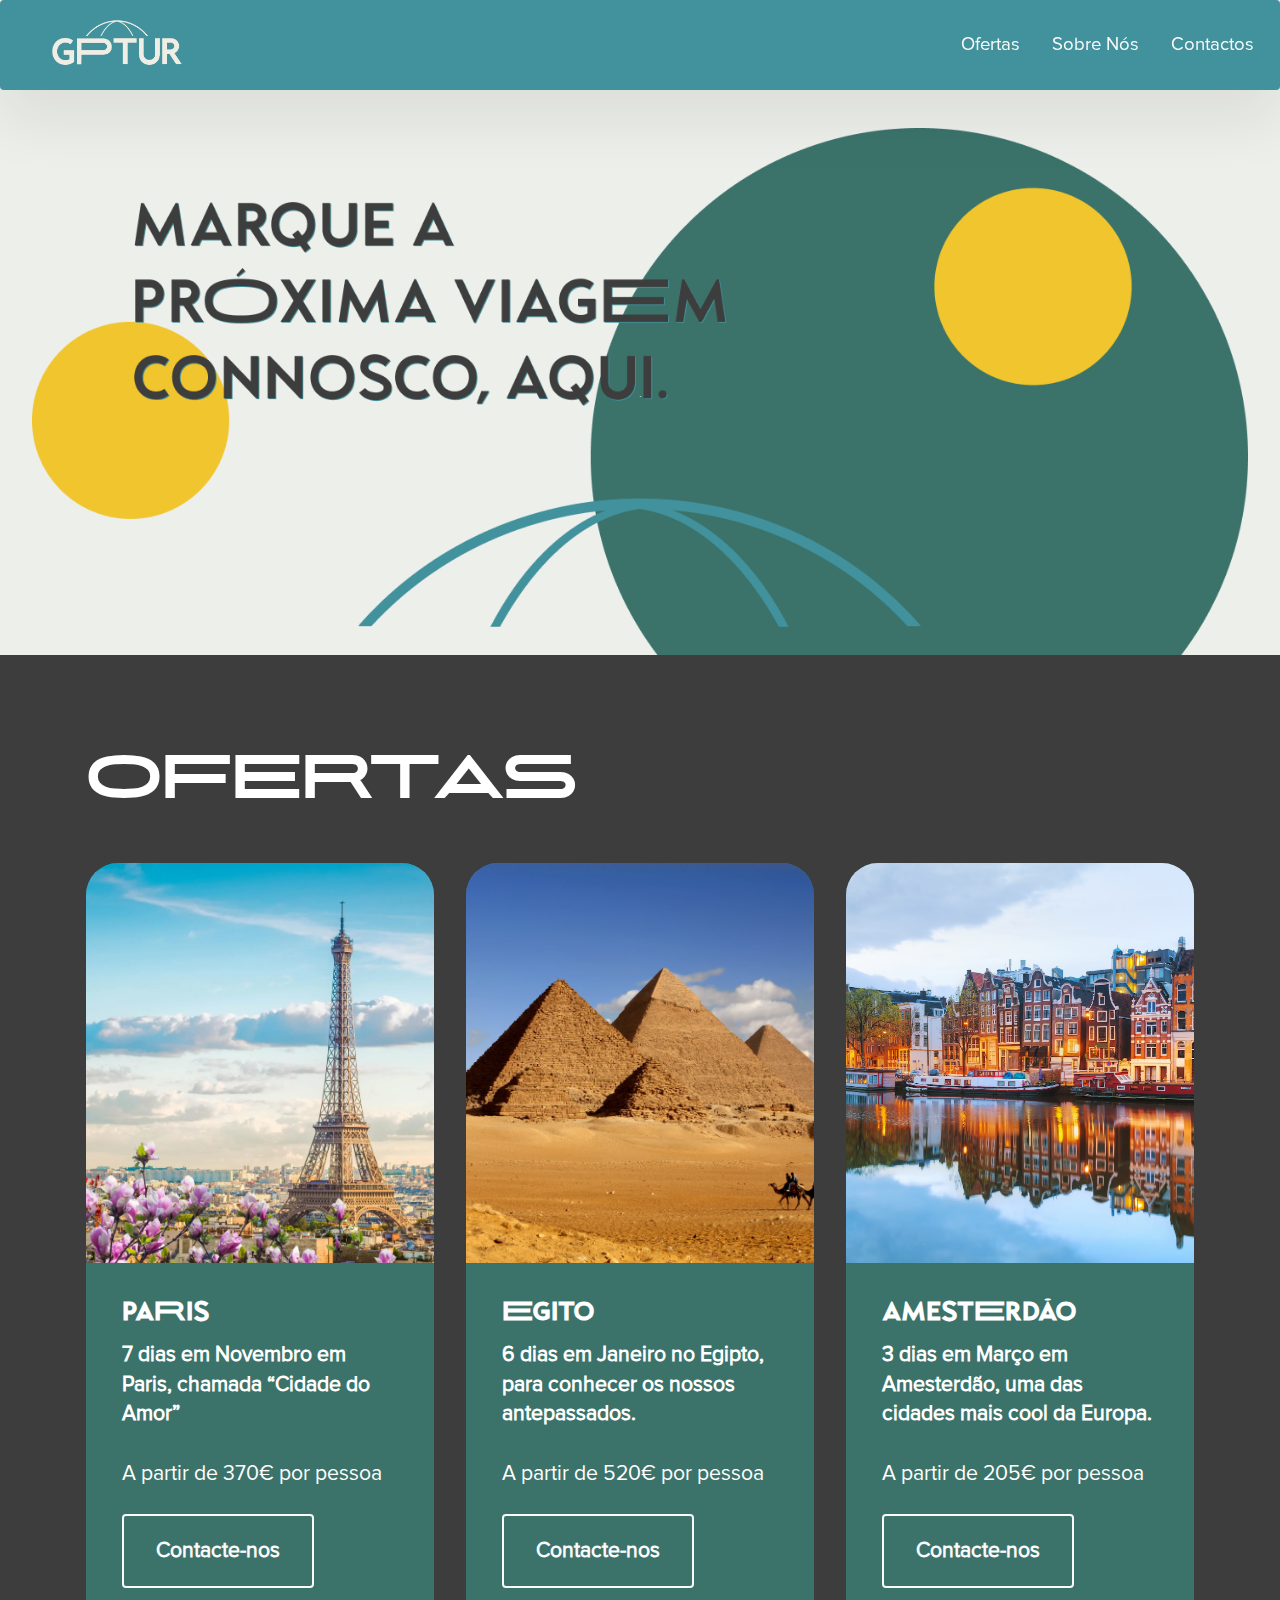
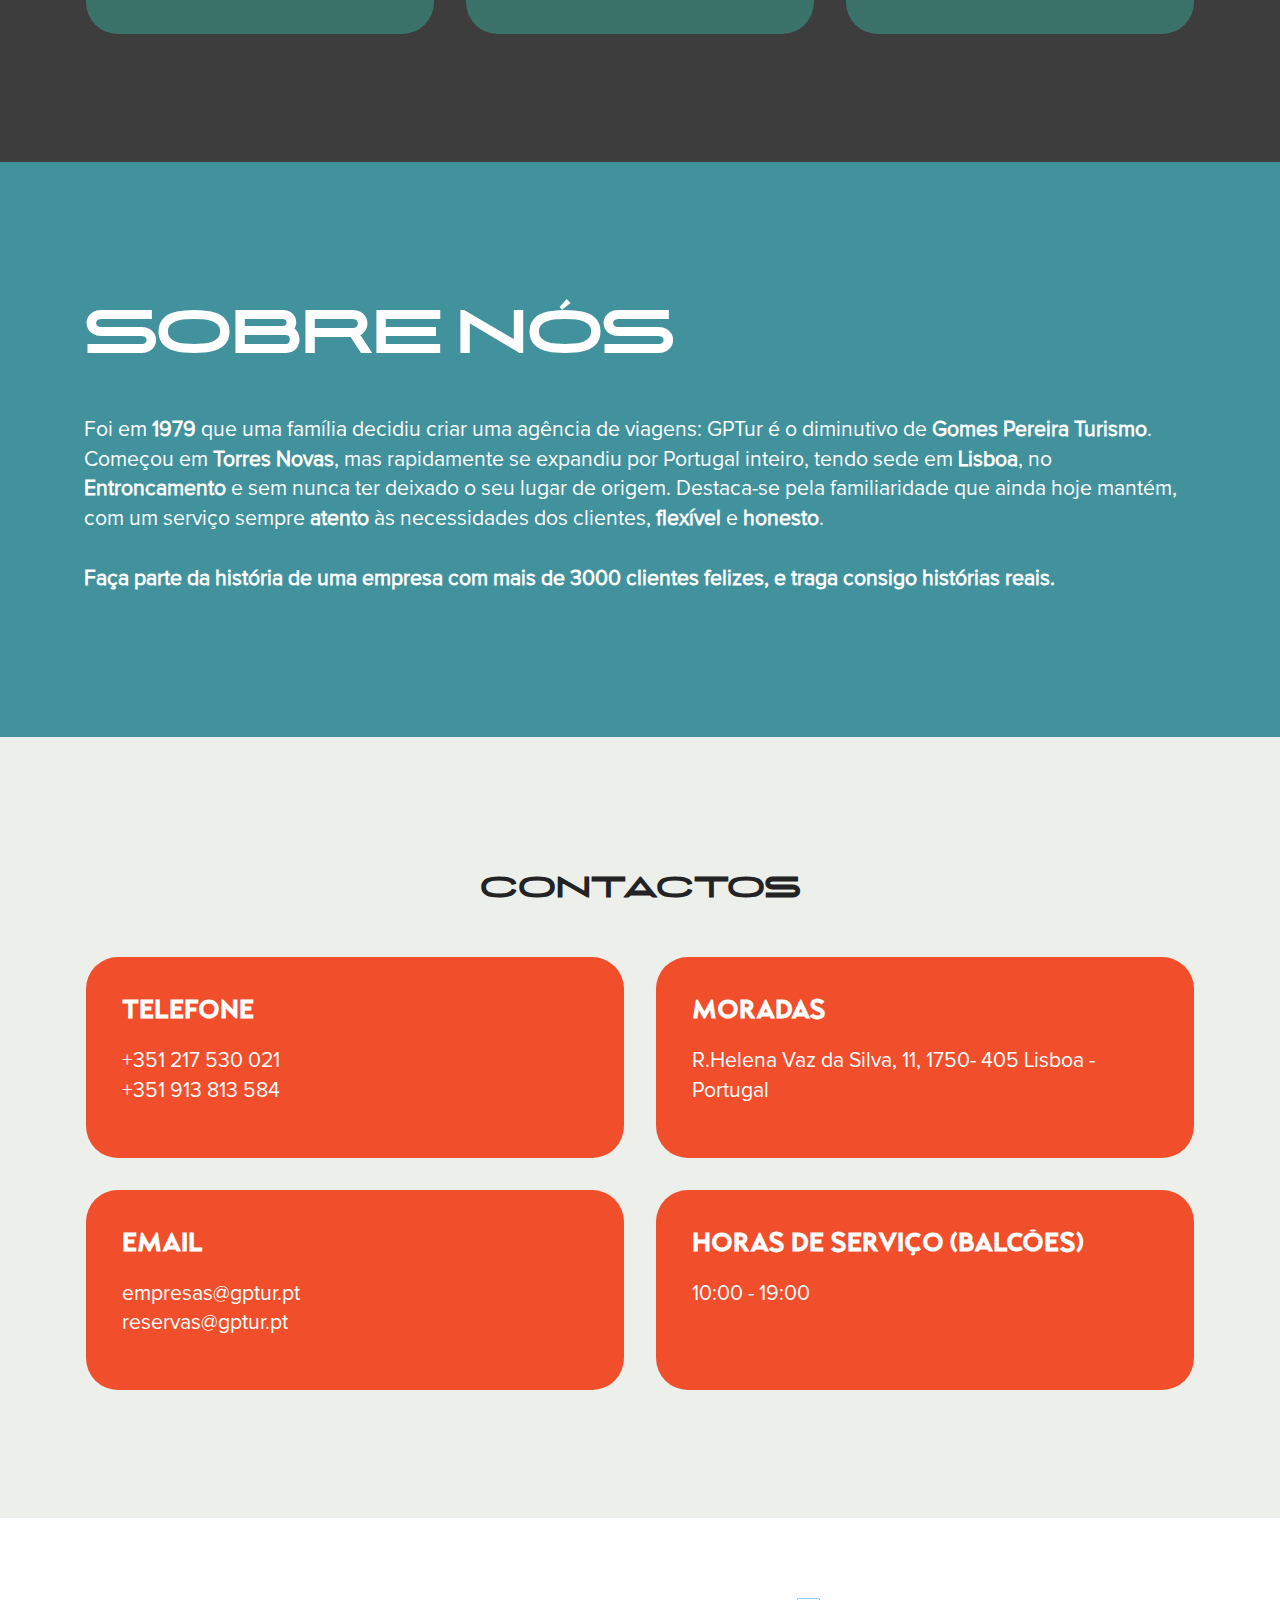
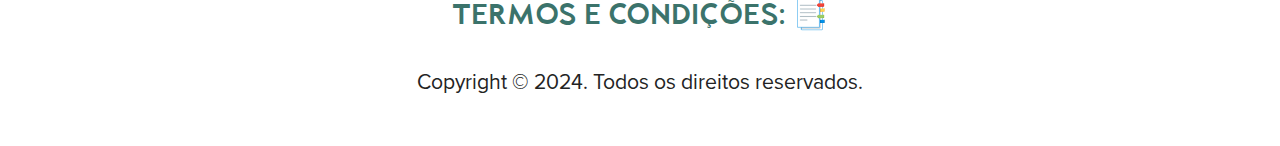
==== commit c97ae44f: "mudanças pos publish" ====
--- a/index.html
+++ b/index.html
@@ -6,7 +6,7 @@
   <meta http-equiv="X-UA-Compatible" content="IE=edge">
   <meta name="generator" content="Mobirise v5.9.8, mobirise.com">
   <meta name="viewport" content="width=device-width, initial-scale=1, minimum-scale=1">
-  <link rel="shortcut icon" href="assets/images/logos-21-1.png" type="image/x-icon">
+  <link rel="shortcut icon" href="assets/images/logos-31.png" type="image/x-icon">
   <meta name="description" content="Descubra na GPTur as propostas mais incríveis para as suas férias. Desfrute de viagens inesquecíveis com opções de reserva de voos e hotéis. Explore as irresistíveis promoções da nossa agência e faça a sua reserva agora mesmo!">
   
   
@@ -299,7 +299,6 @@
             </div>
         </div>
     </div>
-</section><section class="display-7" style="padding: 0;align-items: center;justify-content: center;flex-wrap: wrap;    align-content: center;display: flex;position: relative;height: 4rem;"><a href="https://mobiri.se/3118420" style="flex: 1 1;height: 4rem;position: absolute;width: 100%;z-index: 1;"><img alt="" style="height: 4rem;" src="[data-uri]"></a><p style="margin: 0;text-align: center;" class="display-7">&#8204;</p><a style="z-index:1" href="https://mobirise.com/builder/no-code-website-builder.html">No Code Website Builder</a></section><script src="assets/bootstrap/js/bootstrap.bundle.min.js"></script>  <script src="assets/smoothscroll/smooth-scroll.js"></script>  <script src="assets/ytplayer/index.js"></script>  <script src="assets/playervimeo/vimeo_player.js"></script>  <script src="assets/dropdown/js/navbar-dropdown.js"></script>  <script src="assets/theme/js/script.js"></script>  
   
   
   <input name="animation" type="hidden">
--- a/assets/mobirise/css/mbr-additional.css
+++ b/assets/mobirise/css/mbr-additional.css
@@ -9,9 +9,12 @@
 .google-map iframe,
 .slide-content,
 .plan,
-.card,
-.item-wrapper {
-  border-radius: 2rem !important;
+.card {
+  border-radius: 2rem 2rem 0 0 !important;
+}
+.item-wrapper{
+  border-radius: 2rem 2rem 2rem 2rem !important;
+
 }
 .video-wrapper {
   overflow: hidden;
@@ -937,6 +940,7 @@
   transition: .3s all;
 }
 .cid-tJGsCG1vVL .container {
+  max-width: none;
   display: flex;
   height: 90px;
   padding: 0.5rem 0.6rem;
@@ -951,7 +955,6 @@
   -ms-flex-align: center;
   align-items: center;
   border-radius: 100vw;
-  margin-top: 1rem;
   background-color: #41929d;
   box-shadow: 0 30px 60px 0 rgba(27, 31, 10, 0.08);
   border-radius: 4px !important;
@@ -1672,6 +1675,7 @@
   transition: .3s all;
 }
 .cid-tXnX7koOaW .container {
+  max-width: none;
   display: flex;
   height: 90px;
   padding: 0.5rem 0.6rem;
@@ -1686,7 +1690,6 @@
   -ms-flex-align: center;
   align-items: center;
   border-radius: 100vw;
-  margin-top: 1rem;
   background-color: #41929d;
   box-shadow: 0 30px 60px 0 rgba(27, 31, 10, 0.08);
   border-radius: 4px !important;
@@ -2309,6 +2312,7 @@
   transition: .3s all;
 }
 .cid-tXo3Jkdy0X .container {
+  max-width: none;
   display: flex;
   height: 90px;
   padding: 0.5rem 0.6rem;
@@ -2323,7 +2327,6 @@
   -ms-flex-align: center;
   align-items: center;
   border-radius: 100vw;
-  margin-top: 1rem;
   background-color: #41929d;
   box-shadow: 0 30px 60px 0 rgba(27, 31, 10, 0.08);
   border-radius: 4px !important;
--- a/assets/mobirise/css/mbr-additional.css
+++ b/assets/mobirise/css/mbr-additional.css
@@ -9,9 +9,12 @@
 .google-map iframe,
 .slide-content,
 .plan,
-.card,
-.item-wrapper {
-  border-radius: 2rem !important;
+.card {
+  border-radius: 2rem 2rem 0 0 !important;
+}
+.item-wrapper{
+  border-radius: 2rem 2rem 2rem 2rem !important;
+
 }
 .video-wrapper {
   overflow: hidden;
@@ -937,6 +940,7 @@
   transition: .3s all;
 }
 .cid-tJGsCG1vVL .container {
+  max-width: none;
   display: flex;
   height: 90px;
   padding: 0.5rem 0.6rem;
@@ -951,7 +955,6 @@
   -ms-flex-align: center;
   align-items: center;
   border-radius: 100vw;
-  margin-top: 1rem;
   background-color: #41929d;
   box-shadow: 0 30px 60px 0 rgba(27, 31, 10, 0.08);
   border-radius: 4px !important;
@@ -1672,6 +1675,7 @@
   transition: .3s all;
 }
 .cid-tXnX7koOaW .container {
+  max-width: none;
   display: flex;
   height: 90px;
   padding: 0.5rem 0.6rem;
@@ -1686,7 +1690,6 @@
   -ms-flex-align: center;
   align-items: center;
   border-radius: 100vw;
-  margin-top: 1rem;
   background-color: #41929d;
   box-shadow: 0 30px 60px 0 rgba(27, 31, 10, 0.08);
   border-radius: 4px !important;
@@ -2309,6 +2312,7 @@
   transition: .3s all;
 }
 .cid-tXo3Jkdy0X .container {
+  max-width: none;
   display: flex;
   height: 90px;
   padding: 0.5rem 0.6rem;
@@ -2323,7 +2327,6 @@
   -ms-flex-align: center;
   align-items: center;
   border-radius: 100vw;
-  margin-top: 1rem;
   background-color: #41929d;
   box-shadow: 0 30px 60px 0 rgba(27, 31, 10, 0.08);
   border-radius: 4px !important;
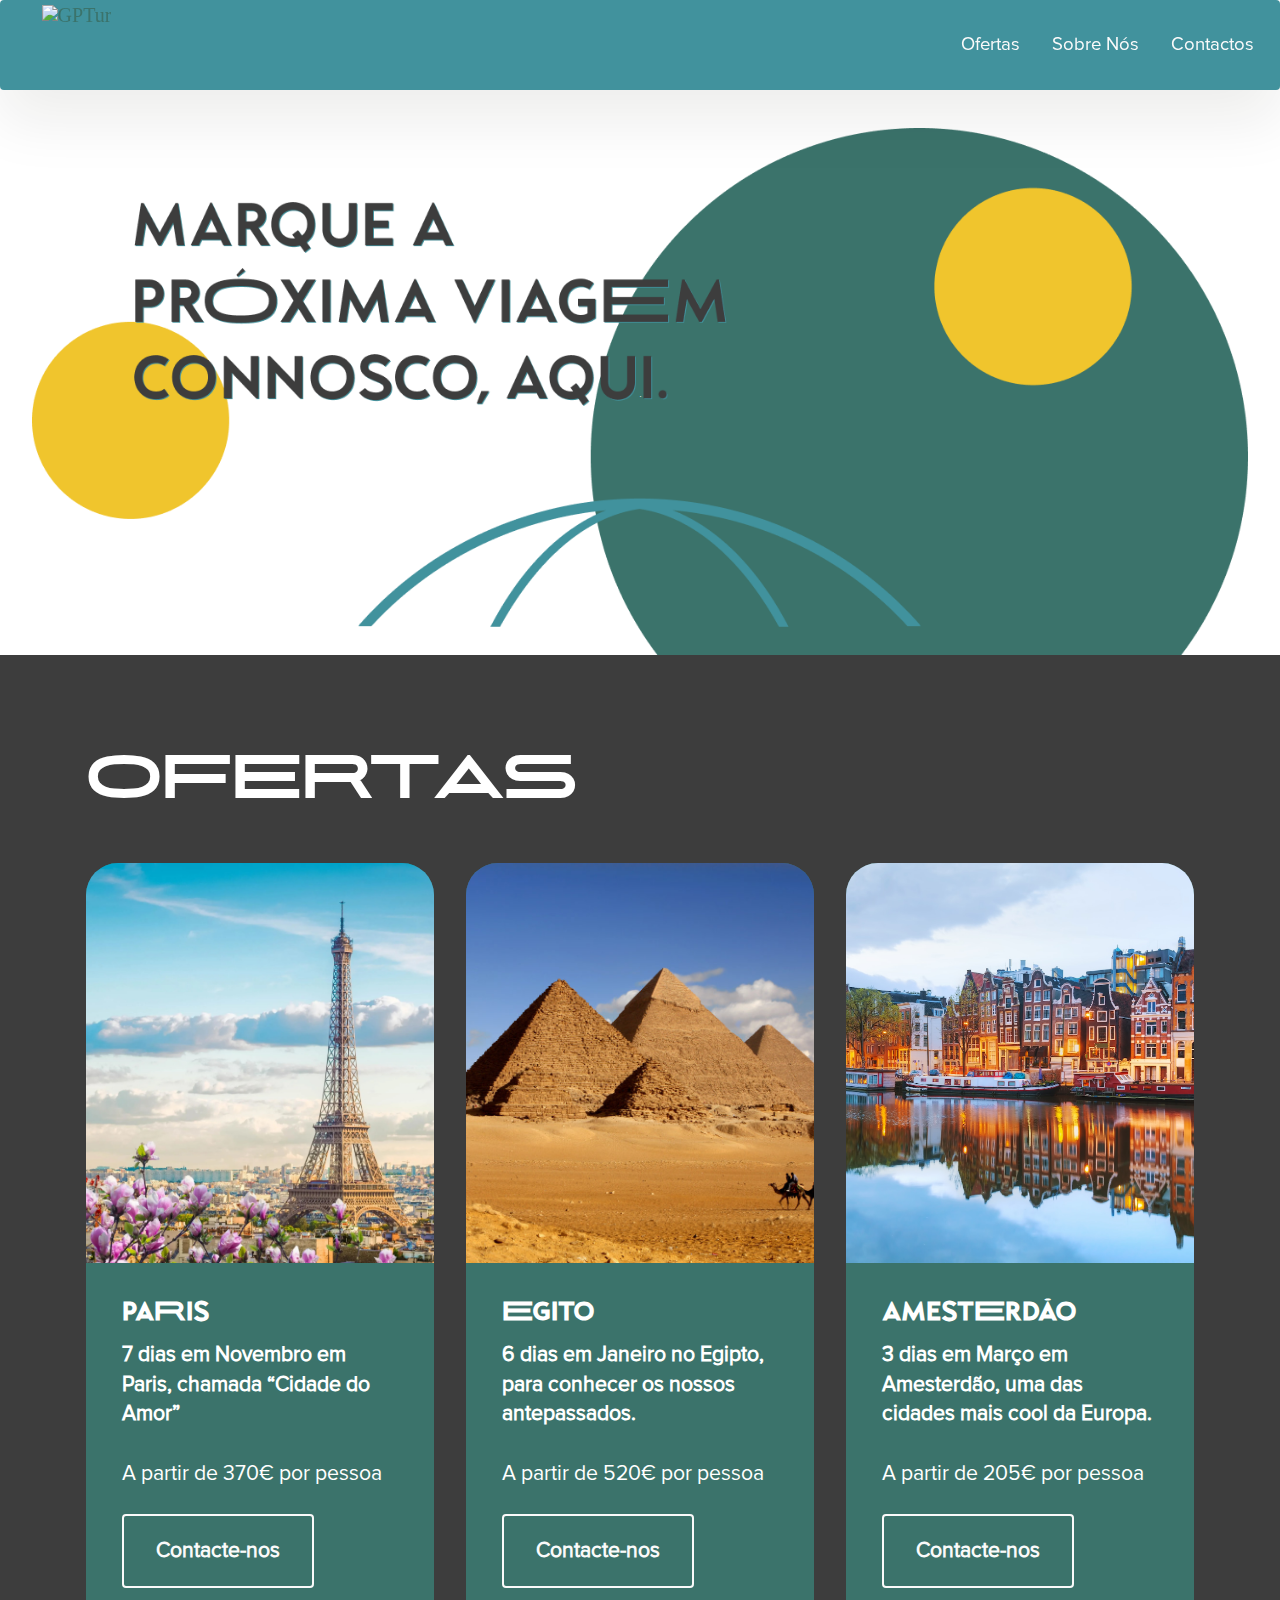
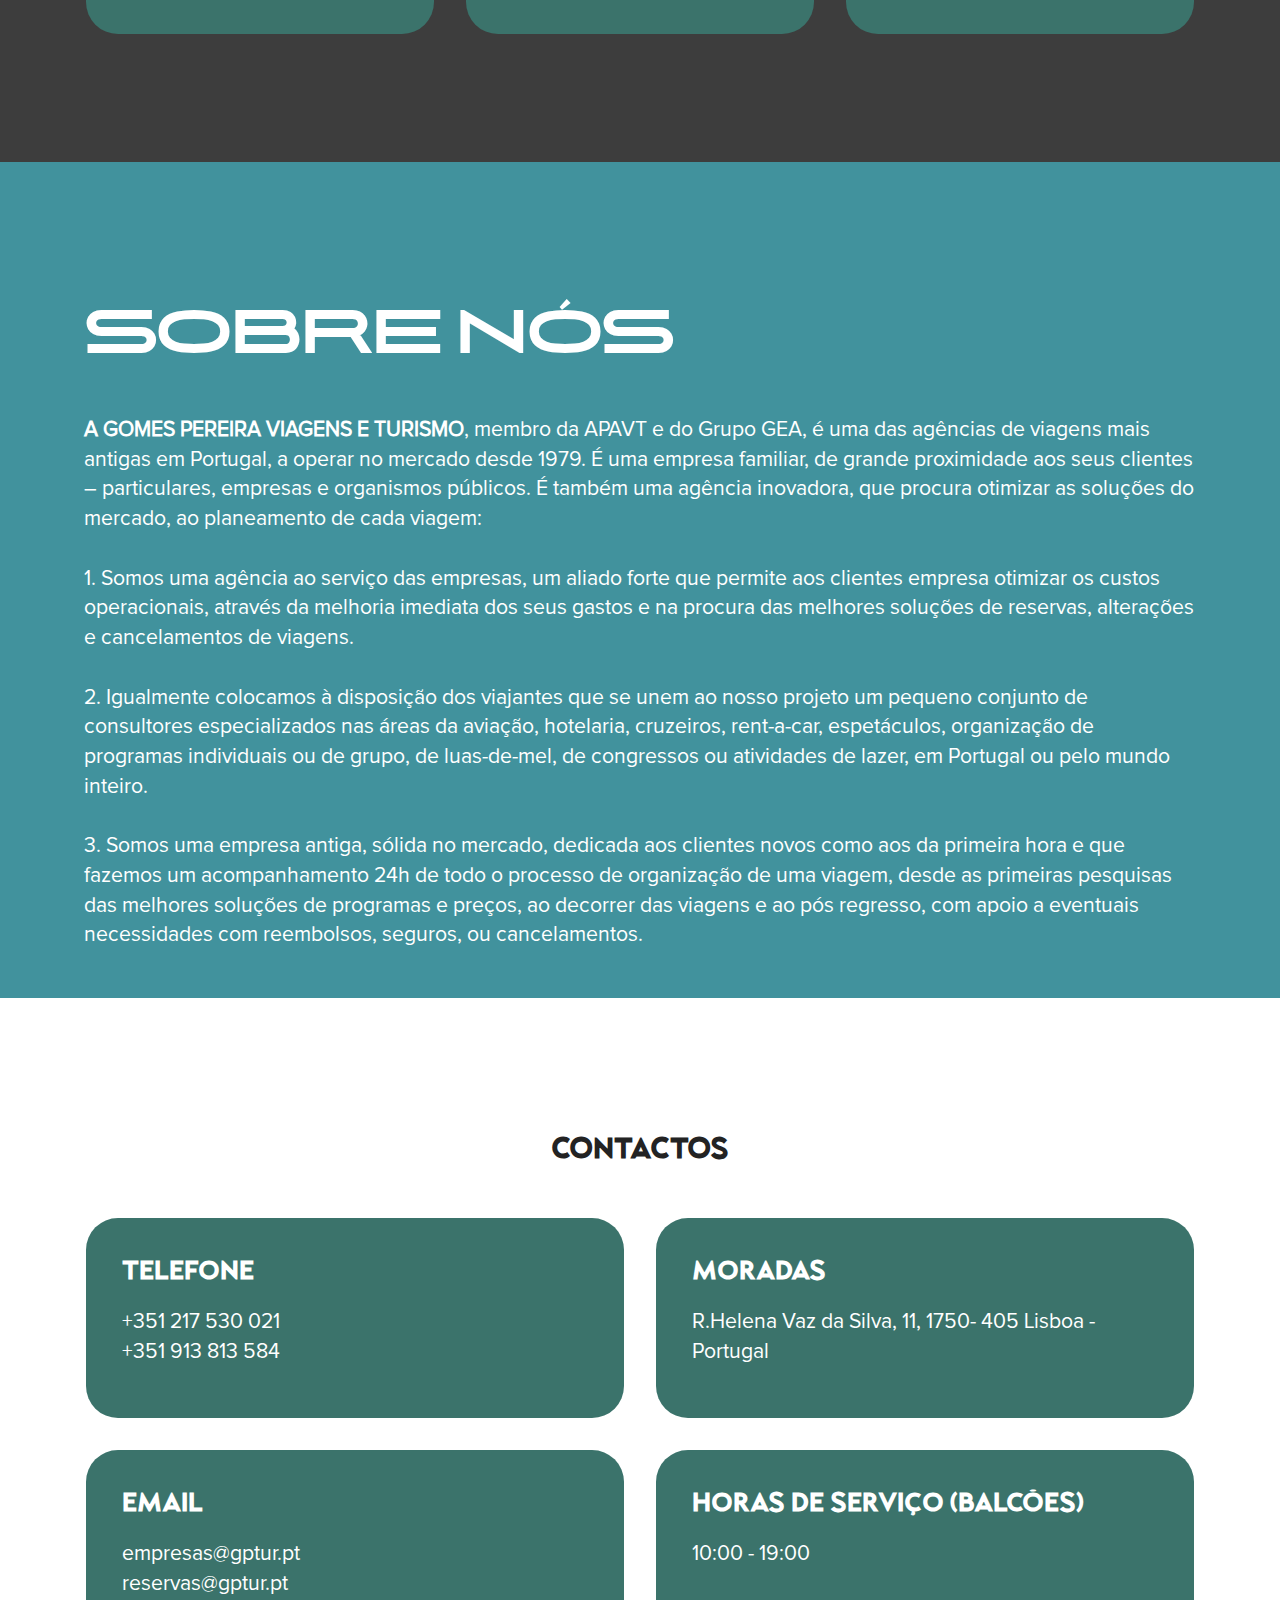
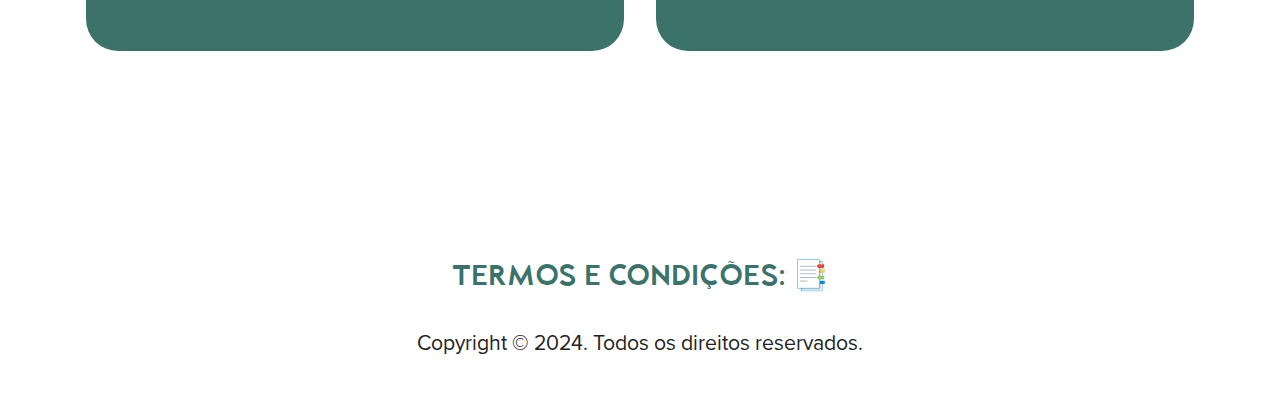
==== commit ca0aac8c: "mudanças pos publish" ====
--- a/index.html
+++ b/index.html
@@ -36,7 +36,7 @@
 			<div class="navbar-brand">
 				<span class="navbar-logo">
 					<a href="index.html">
-						<img src="assets/images/logos-22.png" alt="GPTur" style="height: 5rem;">
+						<img src="assets/images/logos-branco-34.png" alt="GPTur" style="height: 5rem;">
 					</a>
 				</span>
 				
@@ -99,7 +99,7 @@
 			<div class="modalWindow-container">
 				<div class="modalWindow-video-container">
 					<div class="modalWindow-video">
-						<iframe width="100%" height="100%" frameborder="0" allowfullscreen="1" data-src="https://www.youtube.com/watch?v=VA8PzkQa8d8"></iframe>
+						<iframe width="100%" height="100%" frameborder="0" allowfullscreen="1"></iframe>
 					</div>
 					<a class="close" role="button" data-dismiss="modal" data-bs-dismiss="modal">
 						<span aria-hidden="true" class="mbr-iconfont mobi-mbri-close mobi-mbri closeModal"></span>
@@ -188,7 +188,10 @@
                     <div class="item-wrapper">
                         <div class="card-box align-left">
                             <h5 class="card-title mbr-fonts-style mb-3 display-1"><strong>sobre nós</strong></h5>
-                            <p class="card-text mbr-fonts-style mb-5 display-7"><br>Foi em <strong>1979 </strong>que uma família decidiu criar uma agência de viagens: GPTur é o diminutivo de <strong>Gomes Pereira Turismo</strong>. Começou em <strong>Torres Novas</strong>, mas rapidamente se expandiu por Portugal inteiro, tendo sede em <strong>Lisboa</strong>, no <strong>Entroncamento </strong>e sem nunca ter deixado o seu lugar de origem. Destaca-se pela familiaridade que ainda hoje mantém, com um serviço sempre <strong>atento </strong>às necessidades dos clientes, <strong>flexível</strong> e<strong> honesto</strong>.<br> <br><strong>Faça parte da história de uma empresa com mais de 3000 clientes felizes, e traga consigo histórias reais.</strong></p>
+                            <p class="card-text mbr-fonts-style mb-5 display-7"><strong><br>A GOMES PEREIRA VIAGENS E TURISMO</strong>, membro da APAVT e do Grupo GEA,  é uma das agências de viagens mais antigas em Portugal, a operar no mercado desde 1979.  É uma empresa familiar, de grande proximidade aos seus clientes – particulares, empresas e organismos públicos. É também uma agência inovadora, que procura otimizar as soluções do mercado, ao planeamento de cada viagem:<br>
+<br>1. Somos uma agência ao serviço das empresas, um aliado forte que permite aos clientes empresa otimizar os custos operacionais, através da melhoria imediata dos seus gastos e na procura das melhores soluções de reservas, alterações e cancelamentos de viagens.<br>
+<br>2. Igualmente colocamos à disposição dos viajantes que se unem ao nosso projeto um pequeno conjunto de consultores especializados nas áreas da aviação, hotelaria, cruzeiros, rent-a-car, espetáculos, organização de programas individuais ou de grupo, de luas-de-mel, de congressos ou atividades de lazer, em Portugal ou pelo mundo inteiro.
+<br><br>3. Somos uma empresa antiga, sólida no mercado, dedicada  aos clientes novos como aos da primeira hora e que fazemos um acompanhamento 24h de todo o processo de organização de uma viagem, desde as primeiras pesquisas das melhores soluções de programas e preços, ao decorrer das viagens e ao pós regresso, com apoio a eventuais necessidades com reembolsos, seguros, ou cancelamentos.<br></p>
                         </div>
                     </div>
                 </div>
@@ -222,7 +225,7 @@
         <div class="row justify-content-center">
             <div class="col-12 content-head">
                 <div class="mbr-section-head mb-5">
-                    <h3 class="mbr-section-title mbr-fonts-style align-center mb-0 display-2"><br><strong>contactos</strong></h3>
+                    <h3 class="mbr-section-title mbr-fonts-style align-center mb-0 display-2"><br><strong>CONTACTOS</strong></h3>
                     
                 </div>
             </div>
@@ -276,7 +279,7 @@
         <div class="row justify-content-center">
             <div class="col-lg-10">
                 <div class="title col-md-12 mb-5">
-                    <h3 class="mbr-section-title mbr-fonts-style display-2"><a href="assets/files/Condicoes-GeraisGPTur1.pdf" class="text-primary">TERMOS E CONDIÇÕES: 📑</a></h3>
+                    <h3 class="mbr-section-title mbr-fonts-style display-2"><a href="assets/files/Condicoes-GeraisGPTur2.pdf" class="text-primary">TERMOS E CONDIÇÕES: 📑</a></h3>
                     <h4 class="mbr-section-subtitle mbr-fonts-style mb-0 mt-4 display-7">Copyright © 2024. Todos os direitos reservados.</h4>
                 </div>
                 
--- a/assets/mobirise/css/mbr-additional.css
+++ b/assets/mobirise/css/mbr-additional.css
@@ -738,7 +738,7 @@
 .cid-tXk2RmlePX {
   padding-top: 5rem;
   padding-bottom: 0rem;
-  background-color: #edefeb;
+  background-color: #ffffff;
 }
 .cid-tXk2RmlePX .mbr-media {
   position: relative;
@@ -1448,7 +1448,7 @@
 }
 .cid-tXk87YoMlz {
   padding-top: 6rem;
-  padding-bottom: 6rem;
+  padding-bottom: 0rem;
   background-color: #41929d;
 }
 .cid-tXk87YoMlz .mbr-fallback-image.disabled {
@@ -1479,7 +1479,7 @@
 .cid-tXoeqUDu91 {
   padding-top: 6rem;
   padding-bottom: 6rem;
-  background-color: #edefeb;
+  background-color: #ffffff;
 }
 .cid-tXoeqUDu91 .mbr-fallback-image.disabled {
   display: none;
@@ -1508,7 +1508,7 @@
   display: flex;
   flex-direction: column;
   height: 100%;
-  background: #f14e2b;
+  background: #3b736b;
 }
 @media (max-width: 991px) {
   .cid-tXoeqUDu91 .item .item-wrapper {
@@ -1528,6 +1528,9 @@
 }
 .cid-tXoeqUDu91 P {
   color: #ffffff;
+}
+.cid-tXoeqUDu91 .mbr-section-title {
+  text-align: center;
 }
 .cid-tXkijtKBVu {
   padding-top: 5rem;
--- a/assets/mobirise/css/mbr-additional.css
+++ b/assets/mobirise/css/mbr-additional.css
@@ -738,7 +738,7 @@
 .cid-tXk2RmlePX {
   padding-top: 5rem;
   padding-bottom: 0rem;
-  background-color: #edefeb;
+  background-color: #ffffff;
 }
 .cid-tXk2RmlePX .mbr-media {
   position: relative;
@@ -1448,7 +1448,7 @@
 }
 .cid-tXk87YoMlz {
   padding-top: 6rem;
-  padding-bottom: 6rem;
+  padding-bottom: 0rem;
   background-color: #41929d;
 }
 .cid-tXk87YoMlz .mbr-fallback-image.disabled {
@@ -1479,7 +1479,7 @@
 .cid-tXoeqUDu91 {
   padding-top: 6rem;
   padding-bottom: 6rem;
-  background-color: #edefeb;
+  background-color: #ffffff;
 }
 .cid-tXoeqUDu91 .mbr-fallback-image.disabled {
   display: none;
@@ -1508,7 +1508,7 @@
   display: flex;
   flex-direction: column;
   height: 100%;
-  background: #f14e2b;
+  background: #3b736b;
 }
 @media (max-width: 991px) {
   .cid-tXoeqUDu91 .item .item-wrapper {
@@ -1528,6 +1528,9 @@
 }
 .cid-tXoeqUDu91 P {
   color: #ffffff;
+}
+.cid-tXoeqUDu91 .mbr-section-title {
+  text-align: center;
 }
 .cid-tXkijtKBVu {
   padding-top: 5rem;
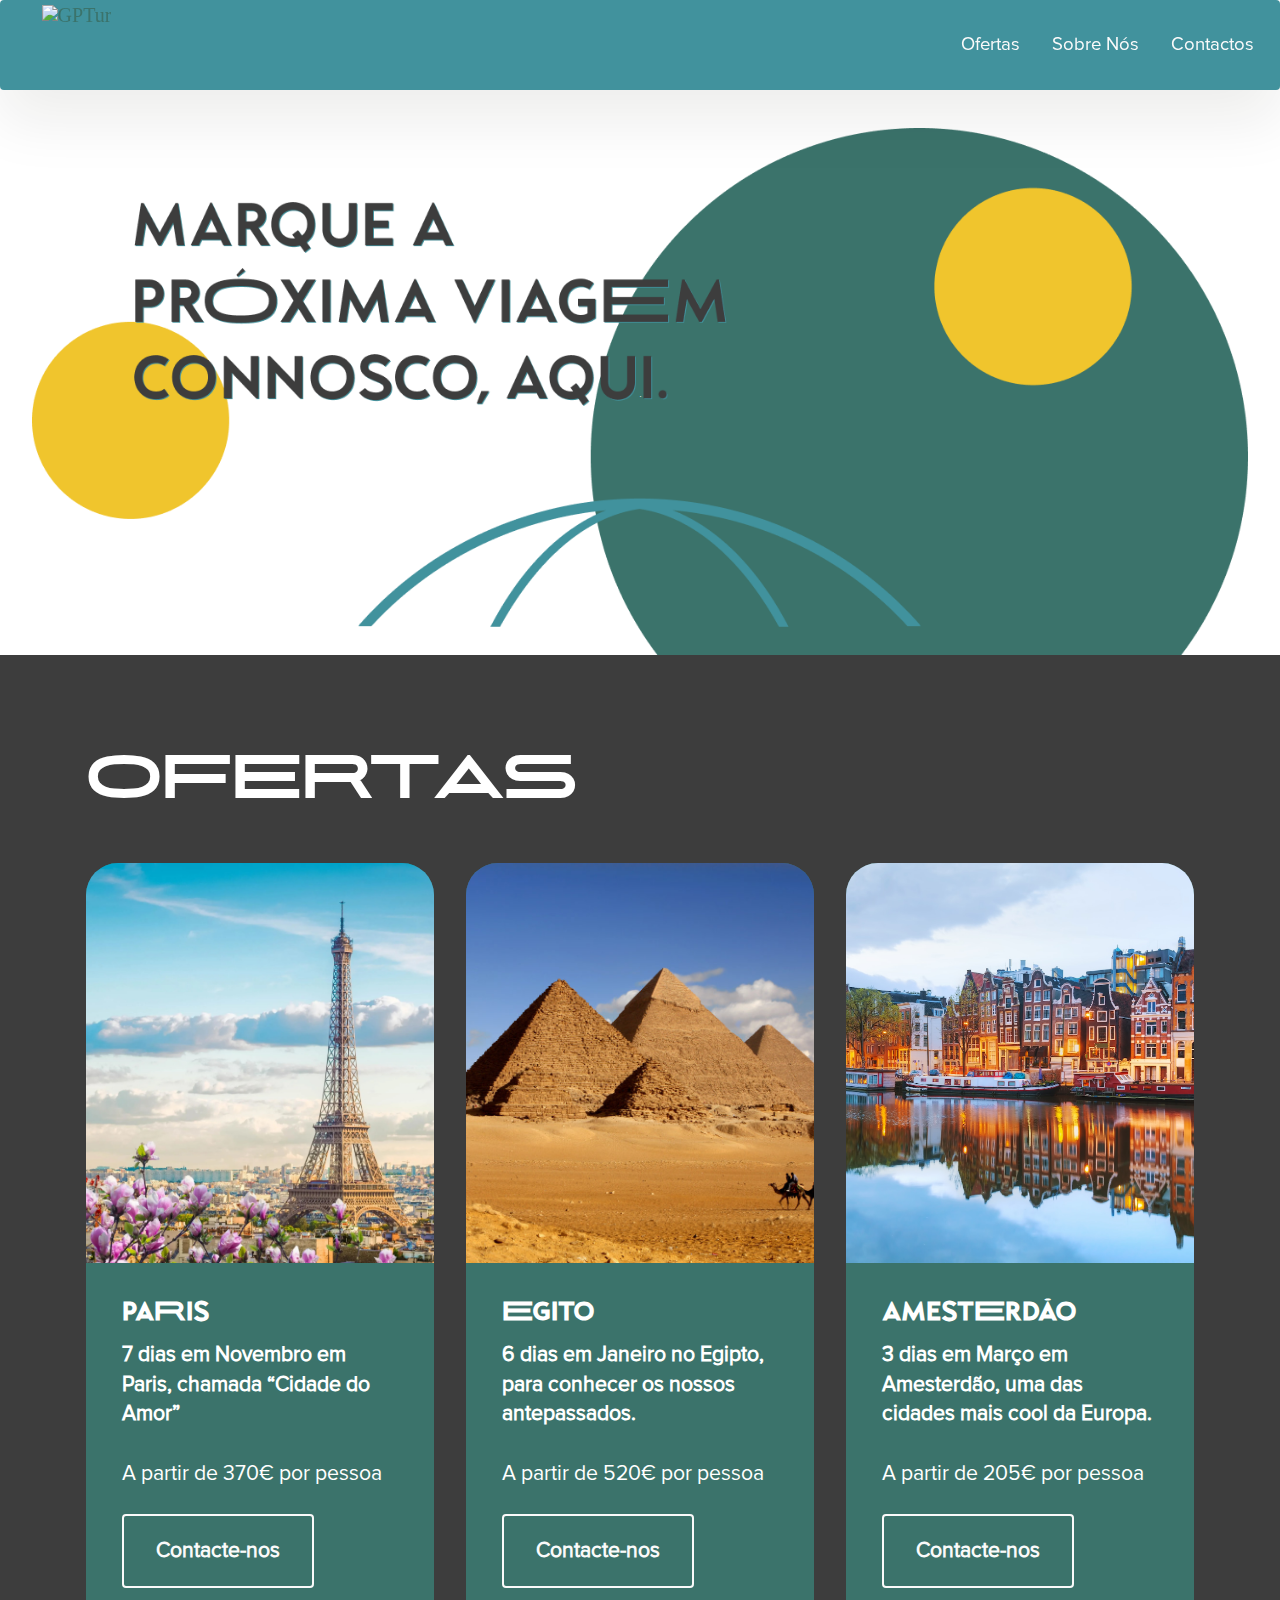
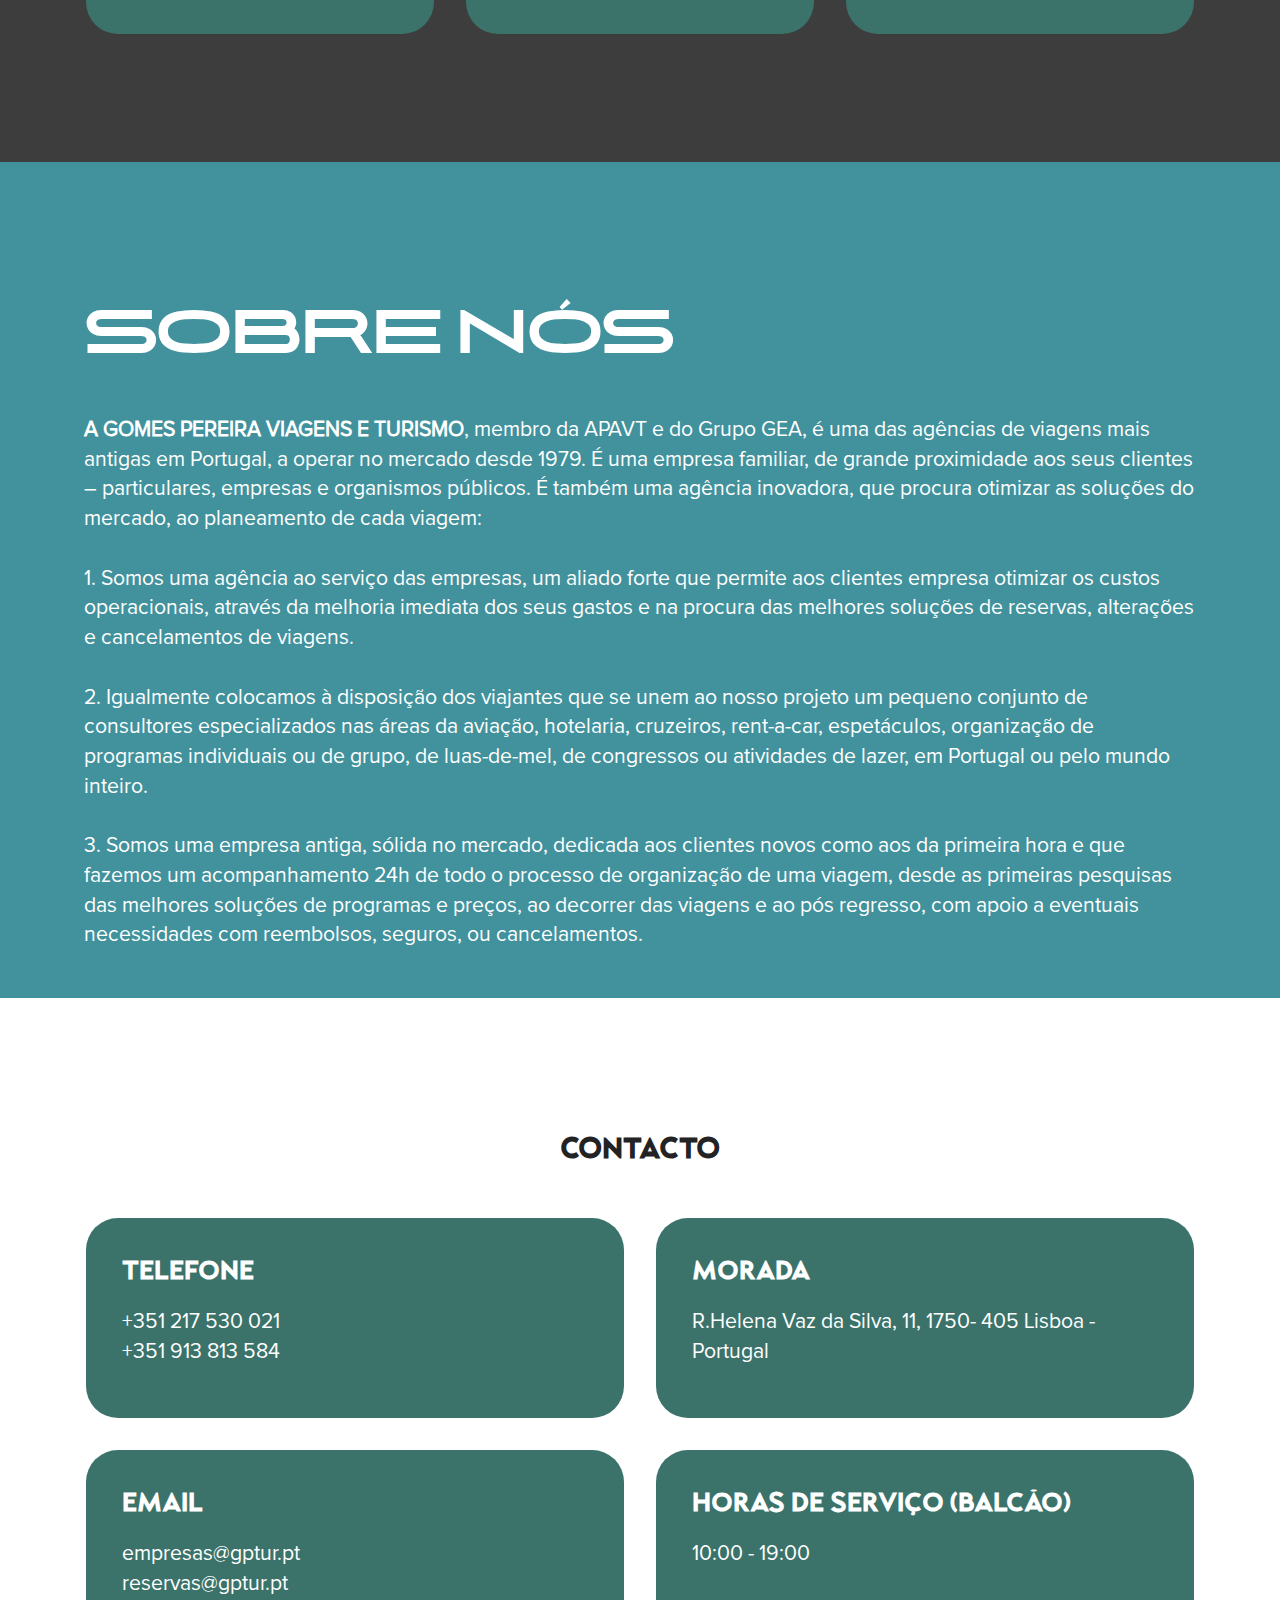
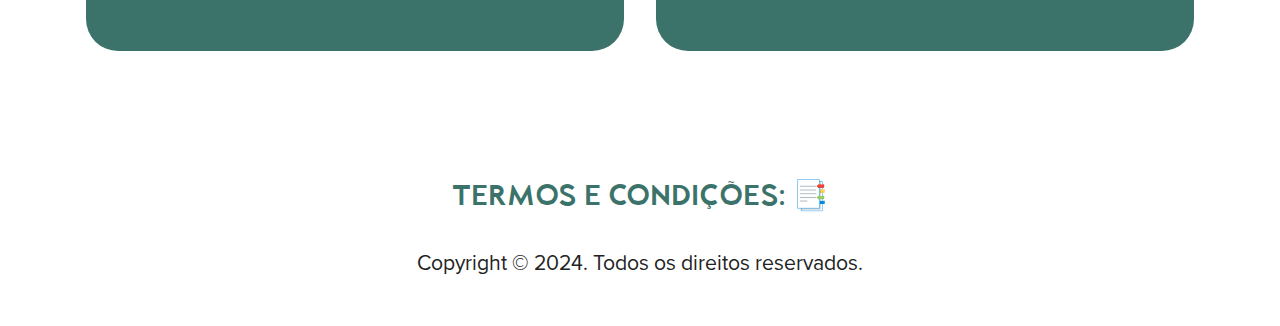
==== commit 5b89ca2c: "mudanças pos publish" ====
--- a/index.html
+++ b/index.html
@@ -225,7 +225,7 @@
         <div class="row justify-content-center">
             <div class="col-12 content-head">
                 <div class="mbr-section-head mb-5">
-                    <h3 class="mbr-section-title mbr-fonts-style align-center mb-0 display-2"><br><strong>CONTACTOS</strong></h3>
+                    <h3 class="mbr-section-title mbr-fonts-style align-center mb-0 display-2"><br><strong>CONTACTO</strong></h3>
                     
                 </div>
             </div>
@@ -242,7 +242,7 @@
             <div class="item features-without-image col-12 col-md-6">
                 <div class="item-wrapper">
                     <div class="text-wrapper">
-                        <h6 class="card-title mbr-fonts-style mb-3 display-5"><strong>MORADAS</strong></h6>
+                        <h6 class="card-title mbr-fonts-style mb-3 display-5"><strong>MORADA</strong></h6>
                         <p class="mbr-text mbr-fonts-style display-7">R.Helena Vaz da Silva, 11, 1750- 405 Lisboa - Portugal<br></p>
                     </div>
                 </div>
@@ -260,7 +260,7 @@
                 <div class="item-wrapper">
                     <div class="text-wrapper">
                         <h6 class="card-title mbr-fonts-style mb-3 display-5">
-                            <strong>HORAS DE SERVIÇO (BALCÕES)</strong></h6>
+                            <strong>HORAS DE SERVIÇO (BALCÃO)</strong></h6>
                         <p class="mbr-text mbr-fonts-style display-7">10:00 - 19:00
                         </p>
                     </div>
--- a/assets/mobirise/css/mbr-additional.css
+++ b/assets/mobirise/css/mbr-additional.css
@@ -1533,7 +1533,7 @@
   text-align: center;
 }
 .cid-tXkijtKBVu {
-  padding-top: 5rem;
+  padding-top: 0rem;
   padding-bottom: 0rem;
   background-color: #ffffff;
 }
--- a/assets/mobirise/css/mbr-additional.css
+++ b/assets/mobirise/css/mbr-additional.css
@@ -1533,7 +1533,7 @@
   text-align: center;
 }
 .cid-tXkijtKBVu {
-  padding-top: 5rem;
+  padding-top: 0rem;
   padding-bottom: 0rem;
   background-color: #ffffff;
 }
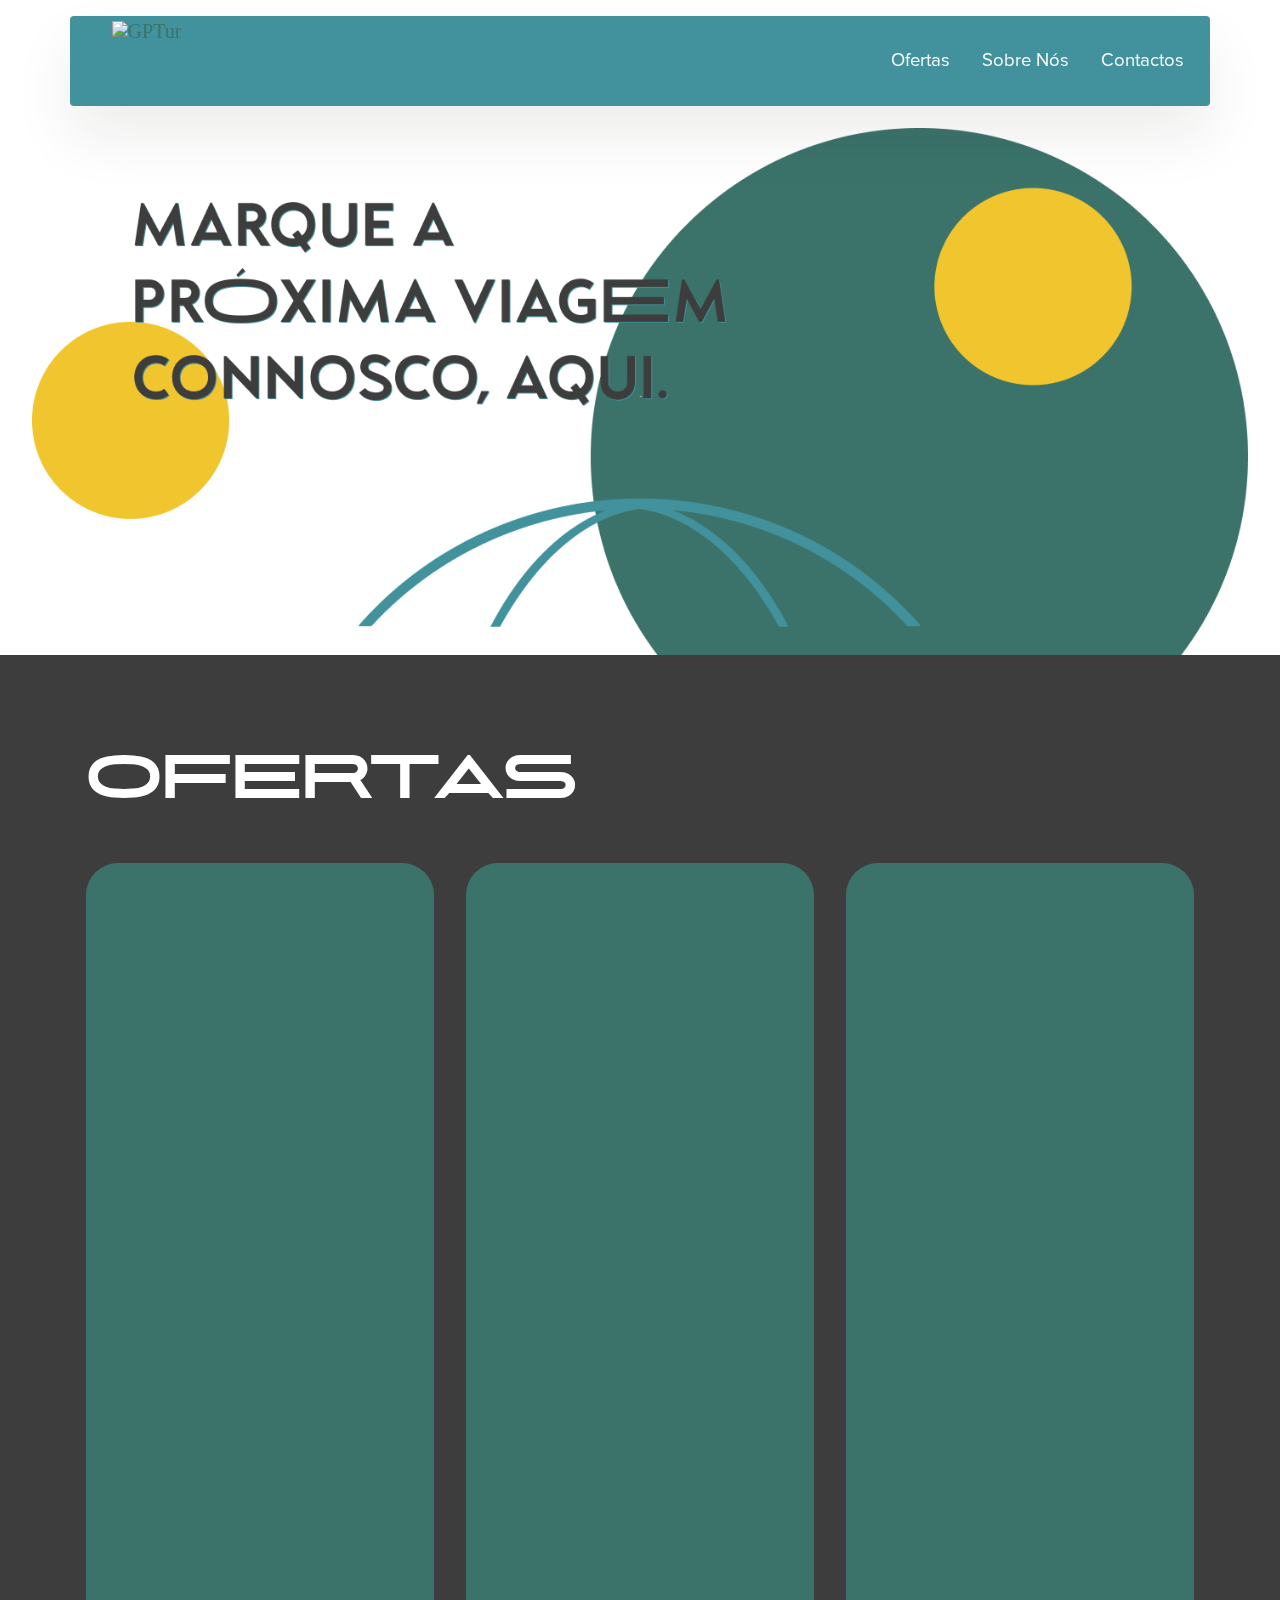
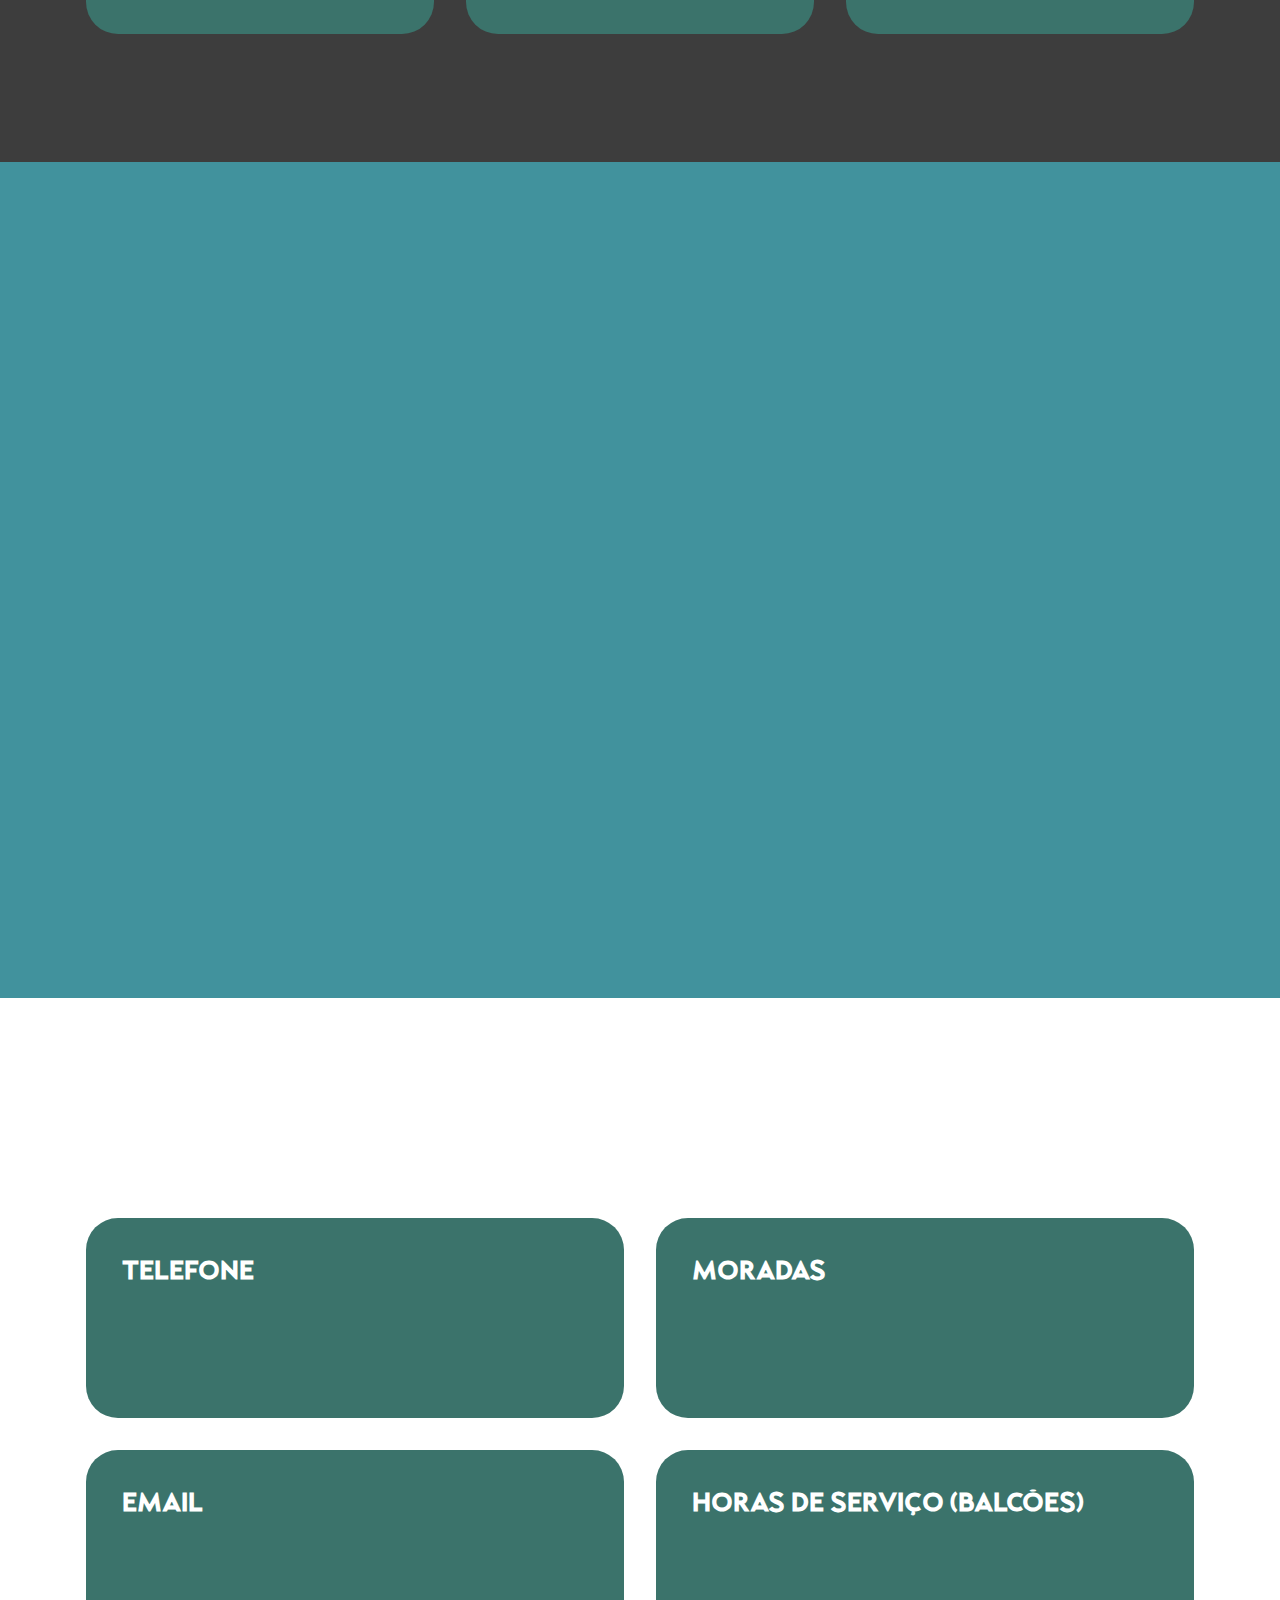
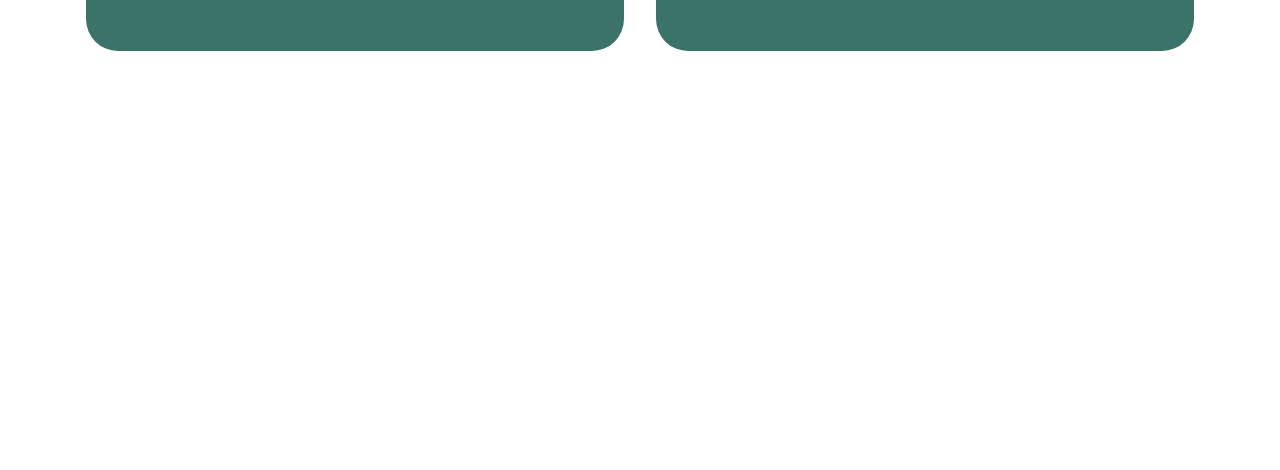
==== commit b6124afa: "novo pdf novas cores" ====
--- a/index.html
+++ b/index.html
@@ -225,7 +225,7 @@
         <div class="row justify-content-center">
             <div class="col-12 content-head">
                 <div class="mbr-section-head mb-5">
-                    <h3 class="mbr-section-title mbr-fonts-style align-center mb-0 display-2"><br><strong>CONTACTO</strong></h3>
+                    <h3 class="mbr-section-title mbr-fonts-style align-center mb-0 display-2"><br><strong>CONTACTOS</strong></h3>
                     
                 </div>
             </div>
@@ -242,7 +242,7 @@
             <div class="item features-without-image col-12 col-md-6">
                 <div class="item-wrapper">
                     <div class="text-wrapper">
-                        <h6 class="card-title mbr-fonts-style mb-3 display-5"><strong>MORADA</strong></h6>
+                        <h6 class="card-title mbr-fonts-style mb-3 display-5"><strong>MORADAS</strong></h6>
                         <p class="mbr-text mbr-fonts-style display-7">R.Helena Vaz da Silva, 11, 1750- 405 Lisboa - Portugal<br></p>
                     </div>
                 </div>
@@ -260,7 +260,7 @@
                 <div class="item-wrapper">
                     <div class="text-wrapper">
                         <h6 class="card-title mbr-fonts-style mb-3 display-5">
-                            <strong>HORAS DE SERVIÇO (BALCÃO)</strong></h6>
+                            <strong>HORAS DE SERVIÇO (BALCÕES)</strong></h6>
                         <p class="mbr-text mbr-fonts-style display-7">10:00 - 19:00
                         </p>
                     </div>
@@ -302,6 +302,7 @@
             </div>
         </div>
     </div>
+</section><section class="display-7" style="padding: 0;align-items: center;justify-content: center;flex-wrap: wrap;    align-content: center;display: flex;position: relative;height: 4rem;"><a href="https://mobiri.se/3118420" style="flex: 1 1;height: 4rem;position: absolute;width: 100%;z-index: 1;"><img alt="" style="height: 4rem;" src="[data-uri]"></a><p style="margin: 0;text-align: center;" class="display-7">&#8204;</p><a style="z-index:1" href="https://mobirise.com/html-builder.html">HTML Website Maker</a></section><script src="assets/bootstrap/js/bootstrap.bundle.min.js"></script>  <script src="assets/smoothscroll/smooth-scroll.js"></script>  <script src="assets/ytplayer/index.js"></script>  <script src="assets/playervimeo/vimeo_player.js"></script>  <script src="assets/dropdown/js/navbar-dropdown.js"></script>  <script src="assets/theme/js/script.js"></script>  
   
   
   <input name="animation" type="hidden">
--- a/assets/mobirise/css/mbr-additional.css
+++ b/assets/mobirise/css/mbr-additional.css
@@ -9,12 +9,9 @@
 .google-map iframe,
 .slide-content,
 .plan,
-.card {
-  border-radius: 2rem 2rem 0 0 !important;
-}
-.item-wrapper{
-  border-radius: 2rem 2rem 2rem 2rem !important;
-
+.card,
+.item-wrapper {
+  border-radius: 2rem !important;
 }
 .video-wrapper {
   overflow: hidden;
@@ -940,7 +937,6 @@
   transition: .3s all;
 }
 .cid-tJGsCG1vVL .container {
-  max-width: none;
   display: flex;
   height: 90px;
   padding: 0.5rem 0.6rem;
@@ -955,6 +951,7 @@
   -ms-flex-align: center;
   align-items: center;
   border-radius: 100vw;
+  margin-top: 1rem;
   background-color: #41929d;
   box-shadow: 0 30px 60px 0 rgba(27, 31, 10, 0.08);
   border-radius: 4px !important;
@@ -1533,7 +1530,7 @@
   text-align: center;
 }
 .cid-tXkijtKBVu {
-  padding-top: 0rem;
+  padding-top: 5rem;
   padding-bottom: 0rem;
   background-color: #ffffff;
 }
@@ -1678,7 +1675,6 @@
   transition: .3s all;
 }
 .cid-tXnX7koOaW .container {
-  max-width: none;
   display: flex;
   height: 90px;
   padding: 0.5rem 0.6rem;
@@ -1693,6 +1689,7 @@
   -ms-flex-align: center;
   align-items: center;
   border-radius: 100vw;
+  margin-top: 1rem;
   background-color: #41929d;
   box-shadow: 0 30px 60px 0 rgba(27, 31, 10, 0.08);
   border-radius: 4px !important;
@@ -2315,7 +2312,6 @@
   transition: .3s all;
 }
 .cid-tXo3Jkdy0X .container {
-  max-width: none;
   display: flex;
   height: 90px;
   padding: 0.5rem 0.6rem;
@@ -2330,6 +2326,7 @@
   -ms-flex-align: center;
   align-items: center;
   border-radius: 100vw;
+  margin-top: 1rem;
   background-color: #41929d;
   box-shadow: 0 30px 60px 0 rgba(27, 31, 10, 0.08);
   border-radius: 4px !important;
--- a/assets/mobirise/css/mbr-additional.css
+++ b/assets/mobirise/css/mbr-additional.css
@@ -9,12 +9,9 @@
 .google-map iframe,
 .slide-content,
 .plan,
-.card {
-  border-radius: 2rem 2rem 0 0 !important;
-}
-.item-wrapper{
-  border-radius: 2rem 2rem 2rem 2rem !important;
-
+.card,
+.item-wrapper {
+  border-radius: 2rem !important;
 }
 .video-wrapper {
   overflow: hidden;
@@ -940,7 +937,6 @@
   transition: .3s all;
 }
 .cid-tJGsCG1vVL .container {
-  max-width: none;
   display: flex;
   height: 90px;
   padding: 0.5rem 0.6rem;
@@ -955,6 +951,7 @@
   -ms-flex-align: center;
   align-items: center;
   border-radius: 100vw;
+  margin-top: 1rem;
   background-color: #41929d;
   box-shadow: 0 30px 60px 0 rgba(27, 31, 10, 0.08);
   border-radius: 4px !important;
@@ -1533,7 +1530,7 @@
   text-align: center;
 }
 .cid-tXkijtKBVu {
-  padding-top: 0rem;
+  padding-top: 5rem;
   padding-bottom: 0rem;
   background-color: #ffffff;
 }
@@ -1678,7 +1675,6 @@
   transition: .3s all;
 }
 .cid-tXnX7koOaW .container {
-  max-width: none;
   display: flex;
   height: 90px;
   padding: 0.5rem 0.6rem;
@@ -1693,6 +1689,7 @@
   -ms-flex-align: center;
   align-items: center;
   border-radius: 100vw;
+  margin-top: 1rem;
   background-color: #41929d;
   box-shadow: 0 30px 60px 0 rgba(27, 31, 10, 0.08);
   border-radius: 4px !important;
@@ -2315,7 +2312,6 @@
   transition: .3s all;
 }
 .cid-tXo3Jkdy0X .container {
-  max-width: none;
   display: flex;
   height: 90px;
   padding: 0.5rem 0.6rem;
@@ -2330,6 +2326,7 @@
   -ms-flex-align: center;
   align-items: center;
   border-radius: 100vw;
+  margin-top: 1rem;
   background-color: #41929d;
   box-shadow: 0 30px 60px 0 rgba(27, 31, 10, 0.08);
   border-radius: 4px !important;
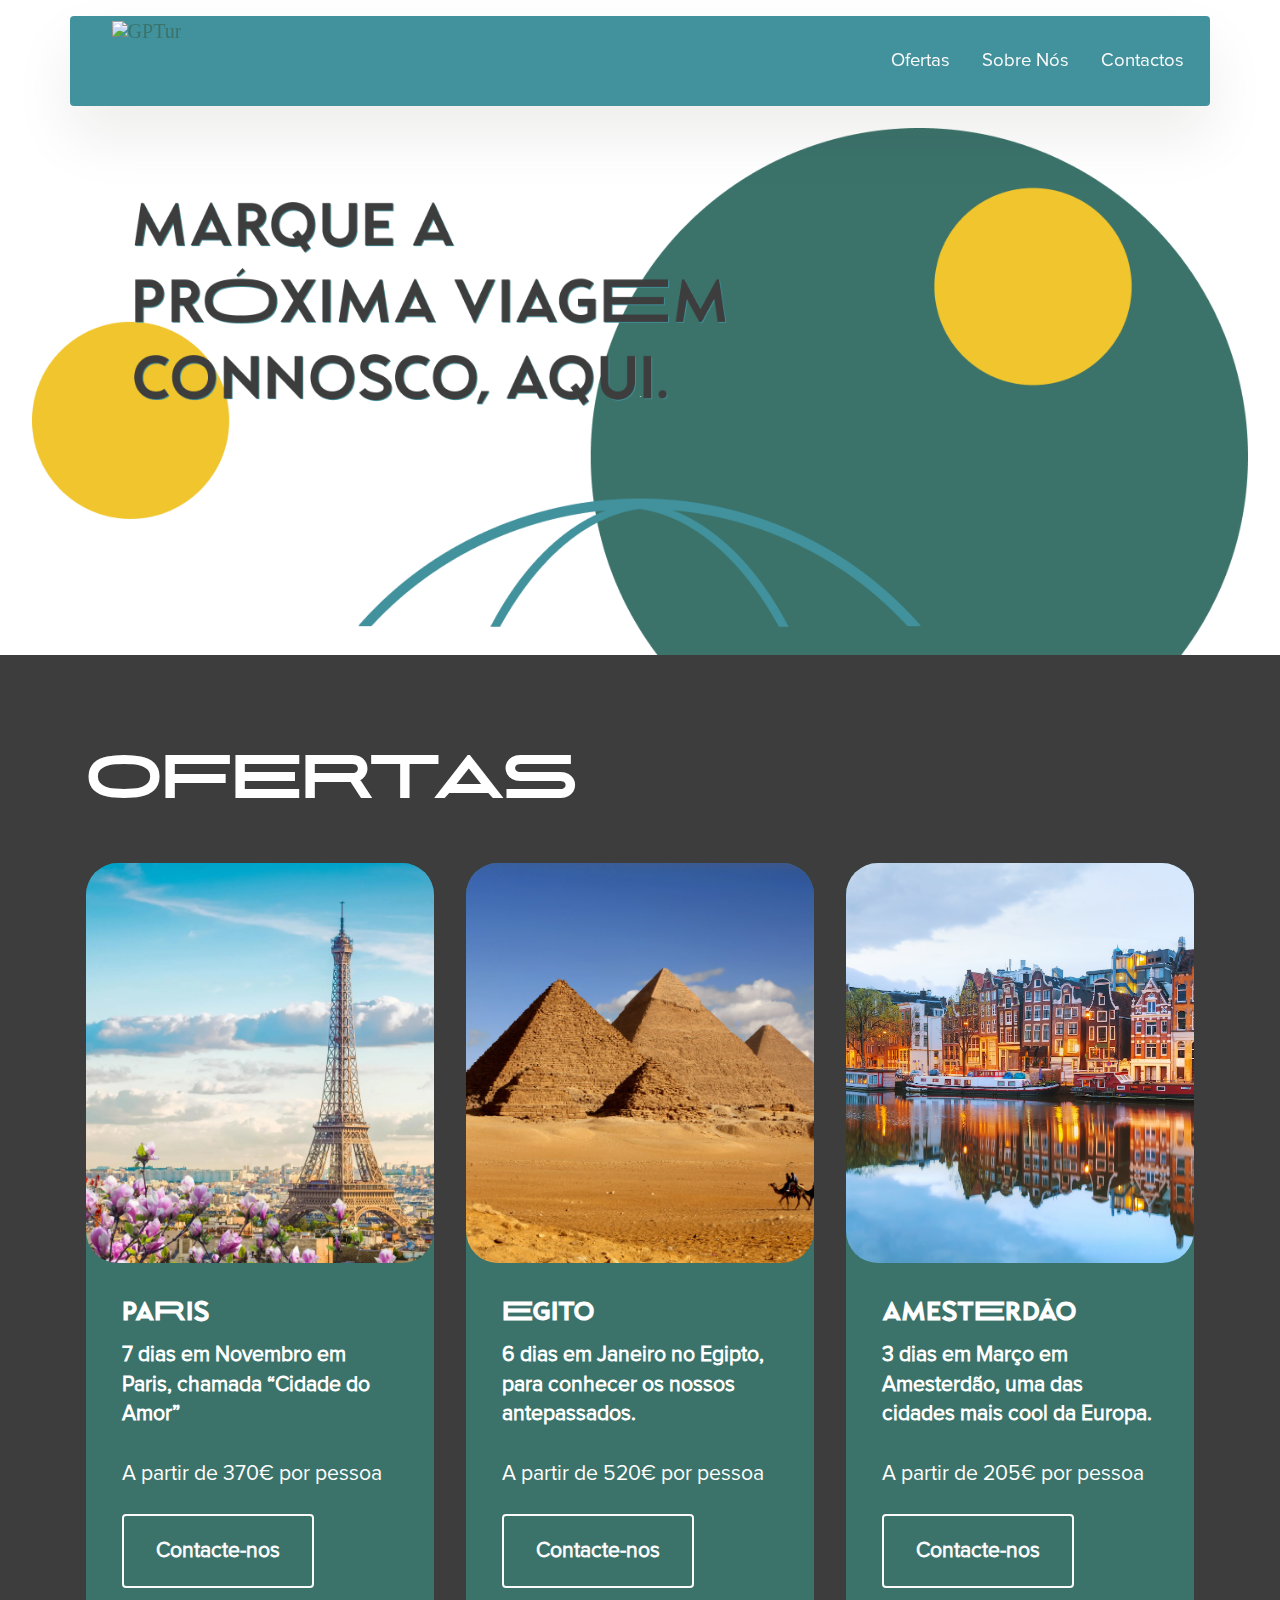
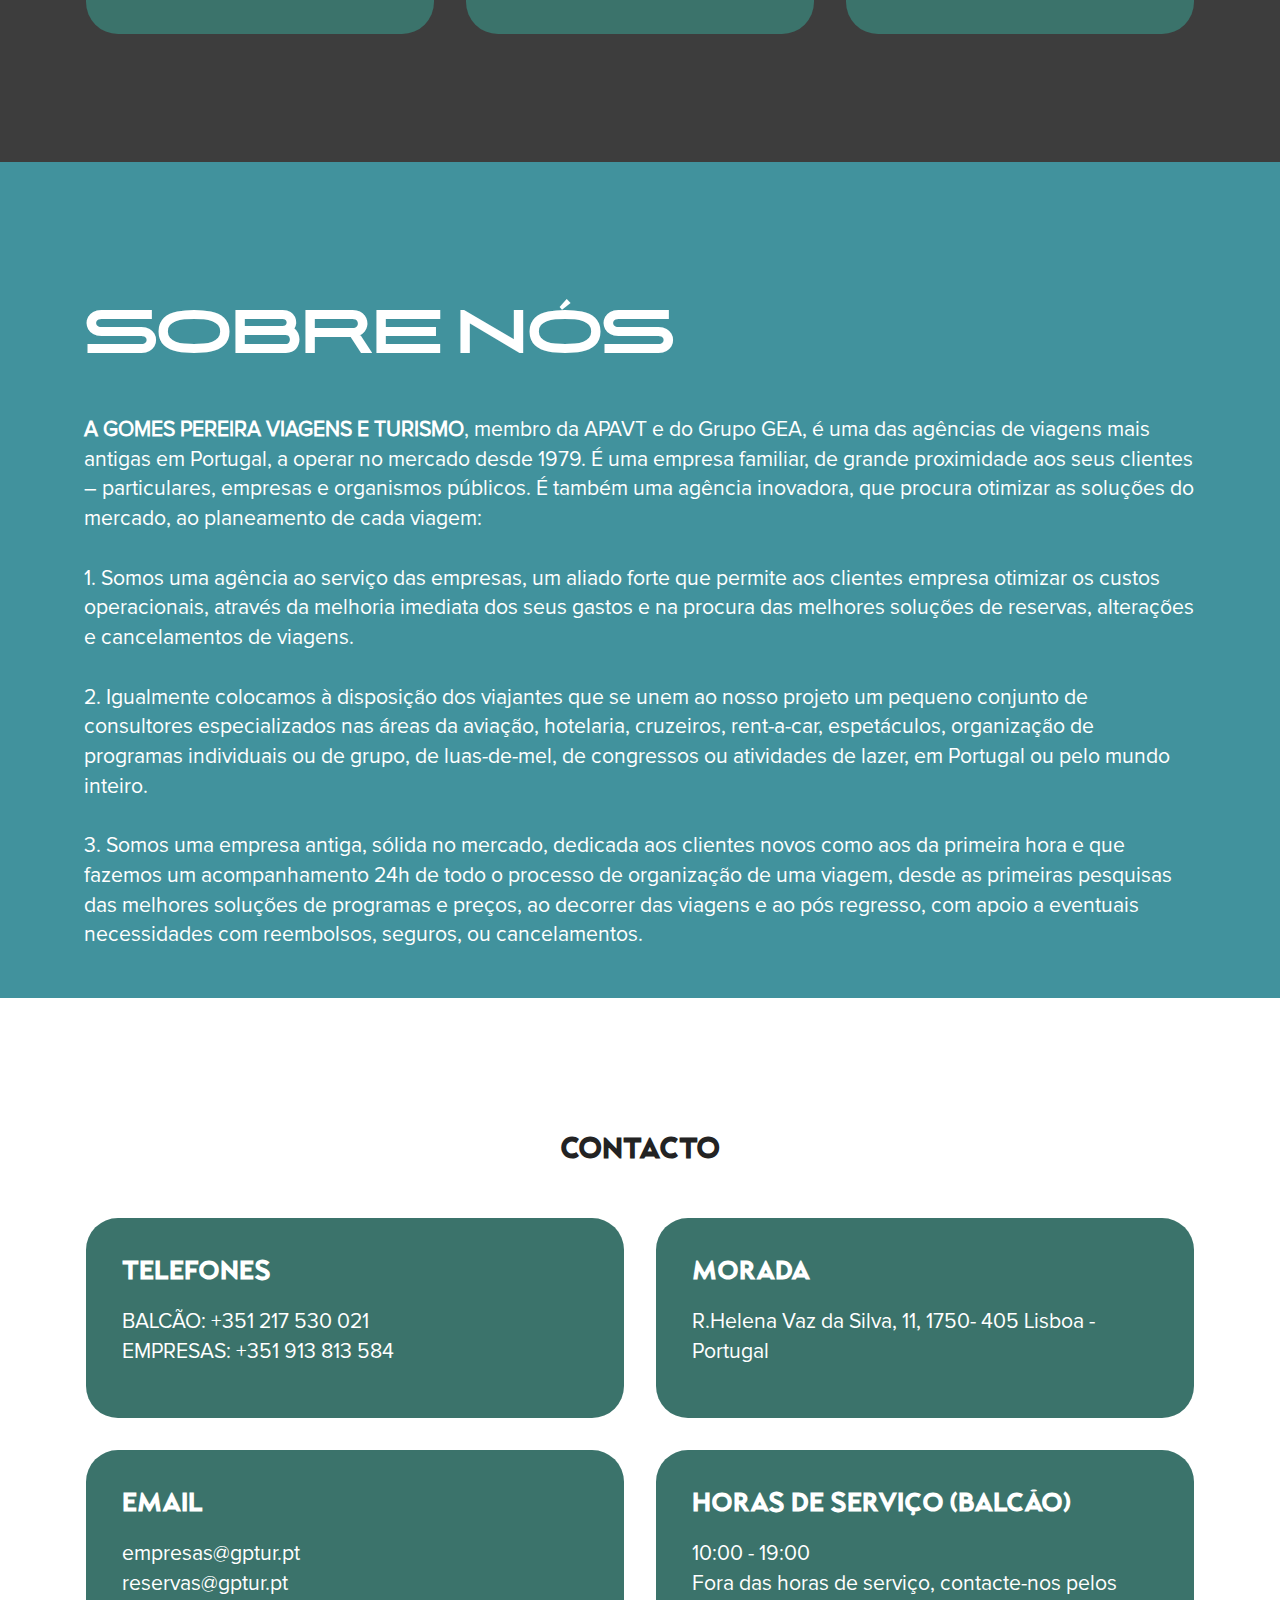
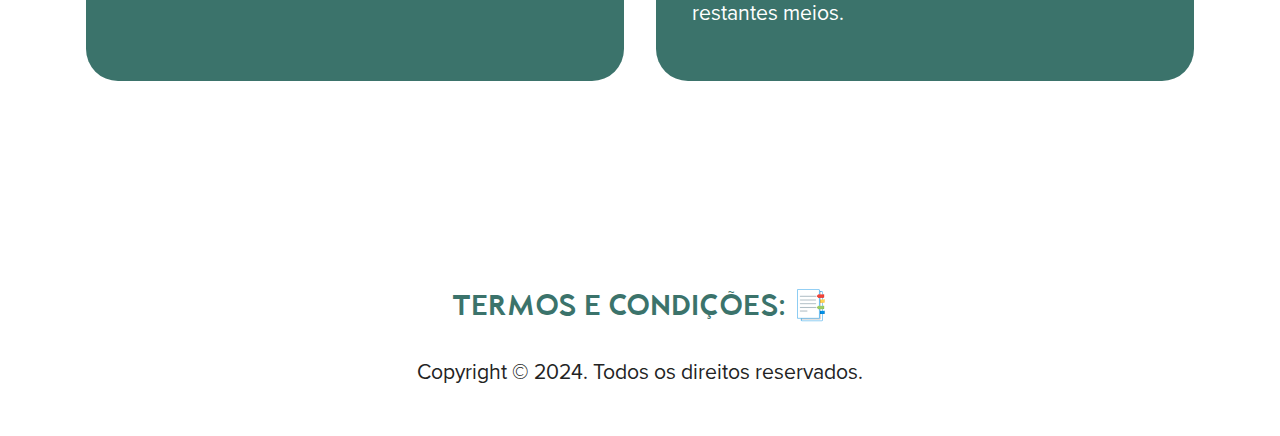
==== commit 5d4d20c4: "Update index.html" ====
--- a/index.html
+++ b/index.html
@@ -22,9 +22,6 @@
   <link href="assets/fonts/style.css" rel="stylesheet">
   <link rel="preload" as="style" href="assets/mobirise/css/mbr-additional.css"><link rel="stylesheet" href="assets/mobirise/css/mbr-additional.css" type="text/css">
 
-  
-  
-  
 </head>
 <body>
   
@@ -225,7 +222,7 @@
         <div class="row justify-content-center">
             <div class="col-12 content-head">
                 <div class="mbr-section-head mb-5">
-                    <h3 class="mbr-section-title mbr-fonts-style align-center mb-0 display-2"><br><strong>CONTACTOS</strong></h3>
+                    <h3 class="mbr-section-title mbr-fonts-style align-center mb-0 display-2"><br><strong>CONTACTO</strong></h3>
                     
                 </div>
             </div>
@@ -234,15 +231,15 @@
             <div class="item features-without-image col-12 col-md-6 active">
                 <div class="item-wrapper">
                     <div class="text-wrapper">
-                        <h6 class="card-title mbr-fonts-style mb-3 display-5"><strong>TELEFONE</strong></h6>
-                        <p class="mbr-text mbr-fonts-style display-7">+351 217 530 021&nbsp;<br>+351 913 813 584&nbsp;<br></p>
+                        <h6 class="card-title mbr-fonts-style mb-3 display-5"><strong>TELEFONES</strong></h6>
+                        <p class="mbr-text mbr-fonts-style display-7">BALCÃO: +351 217 530 021&nbsp;<br>EMPRESAS: +351 913 813 584&nbsp;<br></p>
                     </div>
                 </div>
             </div>
             <div class="item features-without-image col-12 col-md-6">
                 <div class="item-wrapper">
                     <div class="text-wrapper">
-                        <h6 class="card-title mbr-fonts-style mb-3 display-5"><strong>MORADAS</strong></h6>
+                        <h6 class="card-title mbr-fonts-style mb-3 display-5"><strong>MORADA</strong></h6>
                         <p class="mbr-text mbr-fonts-style display-7">R.Helena Vaz da Silva, 11, 1750- 405 Lisboa - Portugal<br></p>
                     </div>
                 </div>
@@ -260,9 +257,9 @@
                 <div class="item-wrapper">
                     <div class="text-wrapper">
                         <h6 class="card-title mbr-fonts-style mb-3 display-5">
-                            <strong>HORAS DE SERVIÇO (BALCÕES)</strong></h6>
+                            <strong>HORAS DE SERVIÇO (BALCÃO)</strong></h6>
                         <p class="mbr-text mbr-fonts-style display-7">10:00 - 19:00
-                        </p>
+                        <br>Fora das horas de serviço, contacte-nos pelos restantes meios.</p>
                     </div>
                 </div>
             </div>
@@ -302,9 +299,8 @@
             </div>
         </div>
     </div>
-</section><section class="display-7" style="padding: 0;align-items: center;justify-content: center;flex-wrap: wrap;    align-content: center;display: flex;position: relative;height: 4rem;"><a href="https://mobiri.se/3118420" style="flex: 1 1;height: 4rem;position: absolute;width: 100%;z-index: 1;"><img alt="" style="height: 4rem;" src="[data-uri]"></a><p style="margin: 0;text-align: center;" class="display-7">&#8204;</p><a style="z-index:1" href="https://mobirise.com/html-builder.html">HTML Website Maker</a></section><script src="assets/bootstrap/js/bootstrap.bundle.min.js"></script>  <script src="assets/smoothscroll/smooth-scroll.js"></script>  <script src="assets/ytplayer/index.js"></script>  <script src="assets/playervimeo/vimeo_player.js"></script>  <script src="assets/dropdown/js/navbar-dropdown.js"></script>  <script src="assets/theme/js/script.js"></script>  
   
   
   <input name="animation" type="hidden">
   </body>
-</html>+</html>
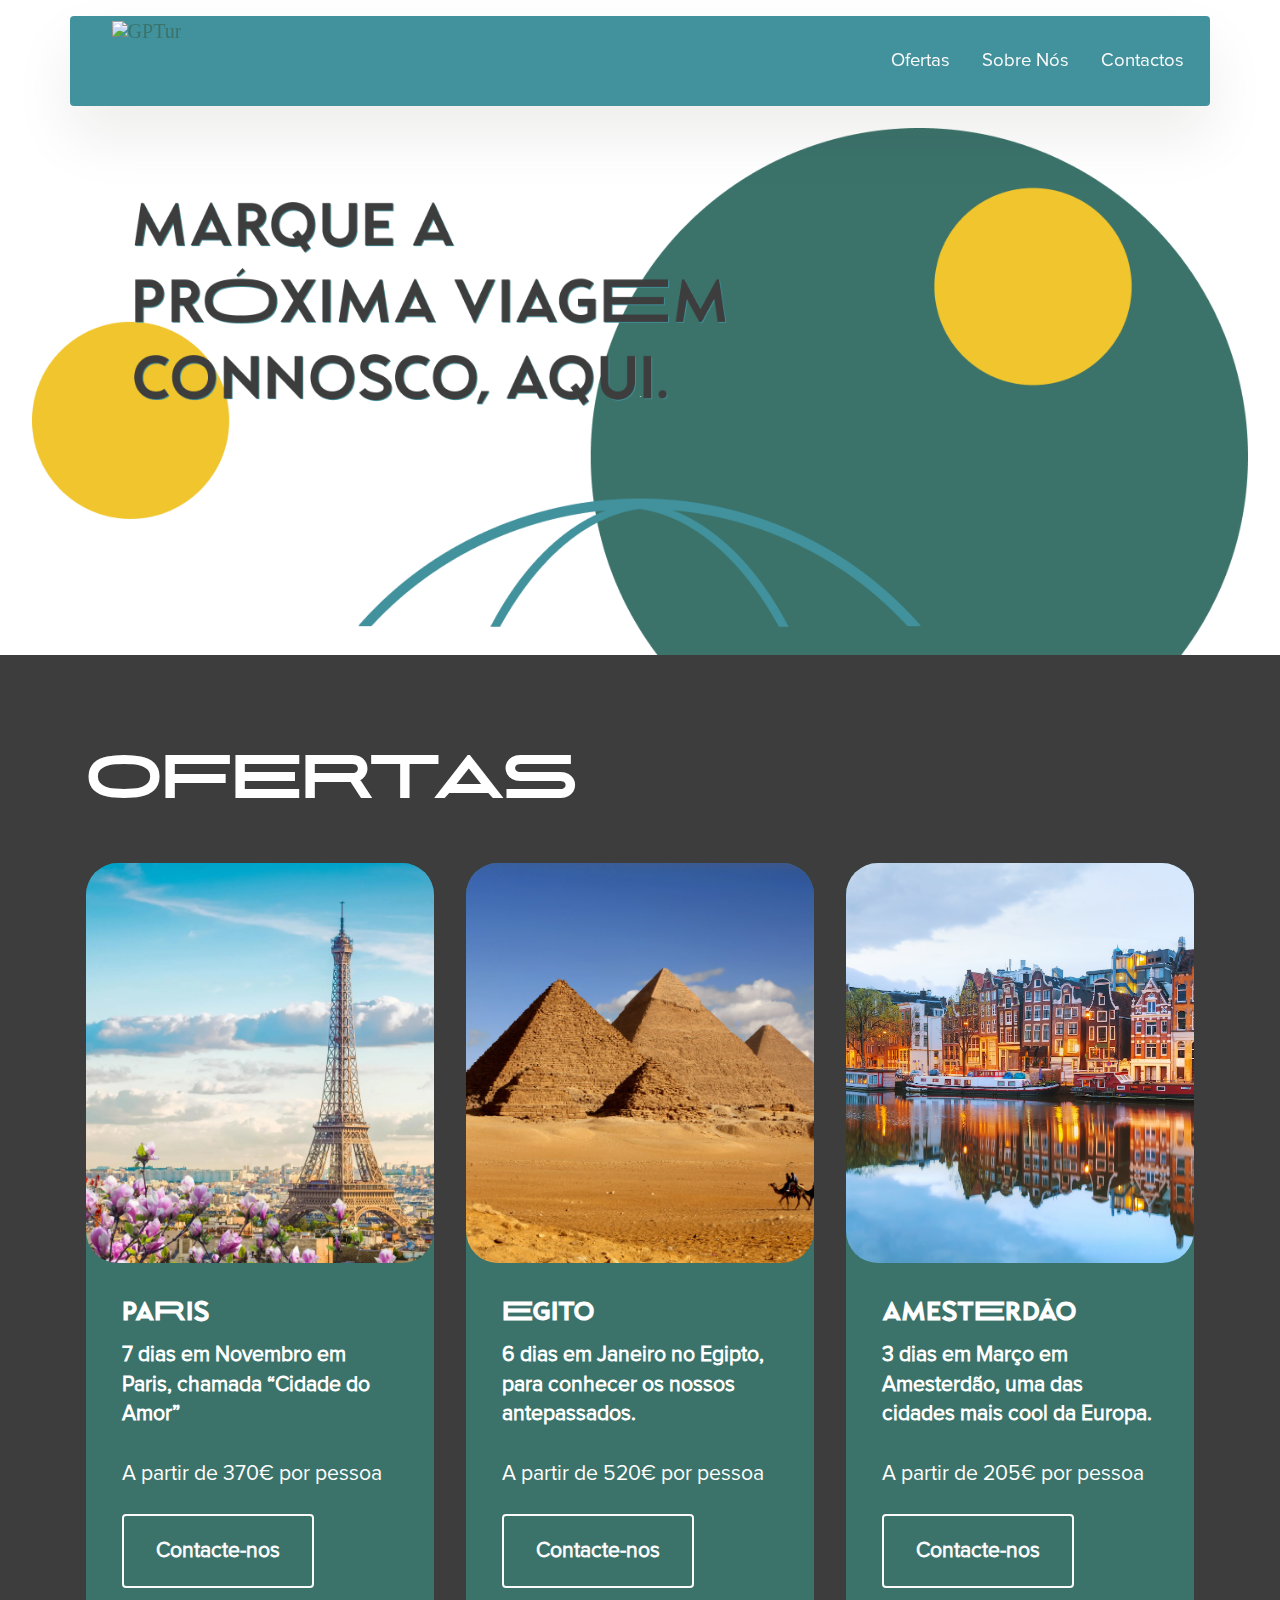
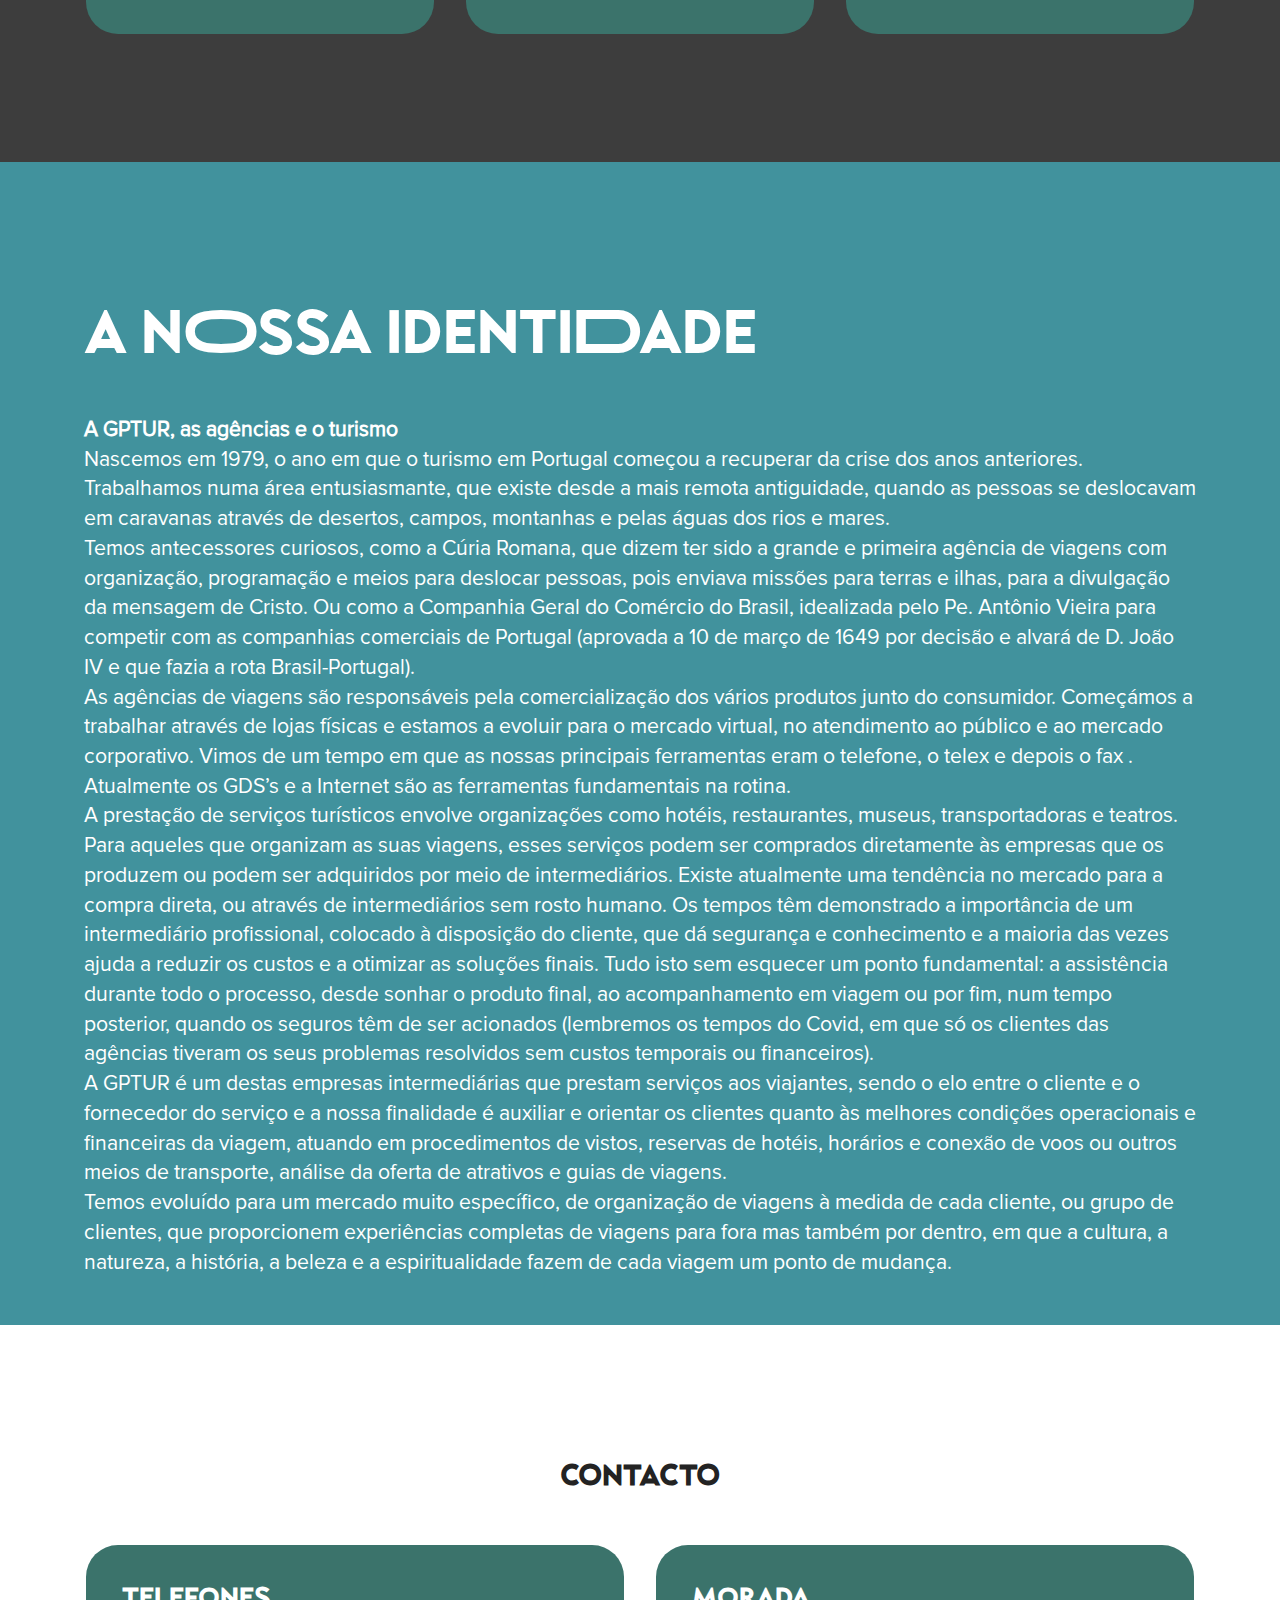
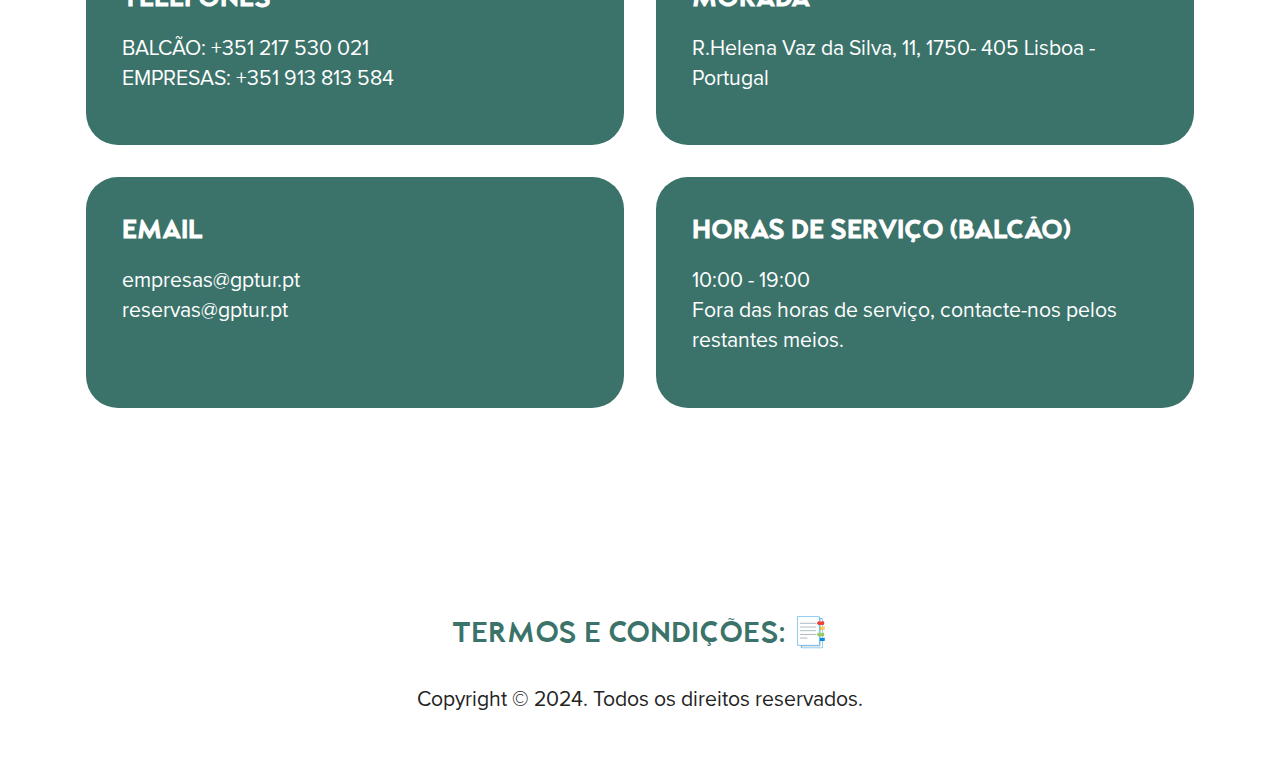
==== commit c33ef8d8: "modificar "a nossa identidade"" ====
--- a/index.html
+++ b/index.html
@@ -1,180 +1,153 @@
 <!DOCTYPE html>
-<html  >
-<head>
-  <!-- Site made with Mobirise Website Builder v5.9.8, https://mobirise.com -->
-  <meta charset="UTF-8">
-  <meta http-equiv="X-UA-Compatible" content="IE=edge">
-  <meta name="generator" content="Mobirise v5.9.8, mobirise.com">
-  <meta name="viewport" content="width=device-width, initial-scale=1, minimum-scale=1">
-  <link rel="shortcut icon" href="assets/images/logos-31.png" type="image/x-icon">
-  <meta name="description" content="Descubra na GPTur as propostas mais incríveis para as suas férias. Desfrute de viagens inesquecíveis com opções de reserva de voos e hotéis. Explore as irresistíveis promoções da nossa agência e faça a sua reserva agora mesmo!">
-  
-  
-  <title>GPTur - Companhia das Viagens</title>
-  <link rel="stylesheet" href="assets/web/assets/mobirise-icons2/mobirise2.css">
-  <link rel="stylesheet" href="assets/bootstrap/css/bootstrap.min.css">
-  <link rel="stylesheet" href="assets/bootstrap/css/bootstrap-grid.min.css">
-  <link rel="stylesheet" href="assets/bootstrap/css/bootstrap-reboot.min.css">
-  <link rel="stylesheet" href="assets/animatecss/animate.css">
-  <link rel="stylesheet" href="assets/dropdown/css/style.css">
-  <link rel="stylesheet" href="assets/socicon/css/styles.css">
-  <link rel="stylesheet" href="assets/theme/css/style.css">
-  <link href="assets/fonts/style.css" rel="stylesheet">
-  <link rel="preload" as="style" href="assets/mobirise/css/mbr-additional.css"><link rel="stylesheet" href="assets/mobirise/css/mbr-additional.css" type="text/css">
-
-</head>
-<body>
-  
-  <section data-bs-version="5.1" class="menu menu1 cid-tJGsCG1vVL" once="menu" id="menu01-1">
-	
-
-	<nav class="navbar navbar-dropdown navbar-fixed-top navbar-expand-lg">
-		<div class="container">
-			<div class="navbar-brand">
-				<span class="navbar-logo">
-					<a href="index.html">
-						<img src="assets/images/logos-branco-34.png" alt="GPTur" style="height: 5rem;">
-					</a>
-				</span>
-				
-			</div>
-			<button class="navbar-toggler" type="button" data-toggle="collapse" data-bs-toggle="collapse" data-target="#navbarSupportedContent" data-bs-target="#navbarSupportedContent" aria-controls="navbarNavAltMarkup" aria-expanded="false" aria-label="Toggle navigation">
-				<div class="hamburger">
-					<span></span>
-					<span></span>
-					<span></span>
-					<span></span>
-				</div>
-			</button>
-			<div class="collapse navbar-collapse" id="navbarSupportedContent">
-				<ul class="navbar-nav nav-dropdown nav-right" data-app-modern-menu="true"><li class="nav-item">
-						<a class="nav-link link text-white display-4" href="index.html#features04-3">Ofertas</a>
-					</li>
-					<li class="nav-item">
-						<a class="nav-link link text-white text-primary display-4" href="index.html#list02-3" aria-expanded="false">Sobre Nós</a>
-					</li>
-					<li class="nav-item">
-						<a class="nav-link link text-white text-primary display-4" href="index.html#contacts01-l">Contactos</a>
-					</li></ul>
-				
-				
-			</div>
-		</div>
-	</nav>
-</section>
-
-<section data-bs-version="5.1" class="video01 cid-tXk2RmlePX" id="video01-1">
-	
-	
-
-	
-	<div class="align-center container-fluid">
-		<div class="row justify-content-center">
-			<div class="col-12 content-head">
-				<div class="mbr-section-head mb-5">
-					<h4 class="mbr-section-title mbr-fonts-style mb-0 display-2"></h4>
-					
-				</div>
-			</div>
-		</div>
-
-		<div class="row justify-content-center">
-			<div class="col-12 col-lg-12">
-				<div class="box">
-					<div class="mbr-media show-modal align-center" data-modal=".modalWindow">
-						<img src="assets/images/corte.png" alt="Mobirise">
-						<div class="icon-wrap">
-							<span class="mbr-iconfont socicon-youtube socicon" style="color: rgb(255, 255, 255); fill: rgb(255, 255, 255); font-size: 1px;"></span>
-						</div>
-					</div>
-				</div>
-			</div>
-		</div>
-	</div>
-	<div>
-		<div class="modalWindow" style="display: none">
-			<div class="modalWindow-container">
-				<div class="modalWindow-video-container">
-					<div class="modalWindow-video">
-						<iframe width="100%" height="100%" frameborder="0" allowfullscreen="1"></iframe>
-					</div>
-					<a class="close" role="button" data-dismiss="modal" data-bs-dismiss="modal">
-						<span aria-hidden="true" class="mbr-iconfont mobi-mbri-close mobi-mbri closeModal"></span>
-						<span class="sr-only visually-hidden visually-hidden">Close</span>
-					</a>
-				</div>
-			</div>
-		</div>
-	</div>
-</section>
-
-<section data-bs-version="5.1" class="features4 cid-tJGEoKGifq" id="features04-3">
-	
-	
+<html>
+  <head>
+    <!-- Site made with Mobirise Website Builder v5.9.8, https://mobirise.com -->
+    <meta charset="UTF-8">
+    <meta http-equiv="X-UA-Compatible" content="IE=edge">
+    <meta name="generator" content="Mobirise v5.9.8, mobirise.com">
+    <meta name="viewport" content="width=device-width, initial-scale=1, minimum-scale=1">
+    <link rel="shortcut icon" href="assets/images/logos-31.png" type="image/x-icon">
+    <meta name="description" content="Descubra na GPTur as propostas mais incríveis para as suas férias. Desfrute de viagens inesquecíveis com opções de reserva de voos e hotéis. Explore as irresistíveis promoções da nossa agência e faça a sua reserva agora mesmo!">
+
+    <title>GPTur - Companhia das Viagens</title>
+
+    <link rel="stylesheet" href="assets/web/assets/mobirise-icons2/mobirise2.css">
+    <link rel="stylesheet" href="assets/bootstrap/css/bootstrap.min.css">
+    <link rel="stylesheet" href="assets/bootstrap/css/bootstrap-grid.min.css">
+    <link rel="stylesheet" href="assets/bootstrap/css/bootstrap-reboot.min.css">
+    <link rel="stylesheet" href="assets/animatecss/animate.css">
+    <link rel="stylesheet" href="assets/dropdown/css/style.css">
+    <link rel="stylesheet" href="assets/socicon/css/styles.css">
+    <link rel="stylesheet" href="assets/theme/css/style.css">
+    <link href="assets/fonts/style.css" rel="stylesheet">
+    <link rel="preload" as="style" href="assets/mobirise/css/mbr-additional.css"><link rel="stylesheet" href="assets/mobirise/css/mbr-additional.css" type="text/css">
+  </head>
+  <body>
+    <section data-bs-version="5.1" class="menu menu1 cid-tJGsCG1vVL" once="menu" id="menu01-1">
+      <nav class="navbar navbar-dropdown navbar-fixed-top navbar-expand-lg">
 	<div class="container">
-		<div class="mbr-section-head mb-5">
-			<h4 class="mbr-section-title mbr-fonts-style align-left mb-3 display-1"><strong>ofertas</strong></h4>
-			
-			
-		</div>
-		<div class="row">
-			<div class="item features-image col-12 col-md-6 col-lg-4">
-				<div class="item-wrapper">
-					<div class="item-img">
-						<img src="assets/images/paris-1.jpeg" alt="Mobirise Website Builder">
-					</div>
-					<div class="item-content">
-						<h5 class="item-title mbr-fonts-style display-5"><strong>PArIS</strong></h5>
-						
-						<p class="mbr-text mbr-fonts-style display-7"><strong>7 dias em Novembro em Paris, chamada “Cidade do Amor”</strong><br><strong><br></strong>A partir de 370€ por pessoa</p>
-						<div class="mbr-section-btn item-footer"><a href="contacts.html" class="btn item-btn btn-white-outline display-7">Contacte-nos</a></div>
-					</div>
-
-				</div>
-			</div>
-			<div class="item features-image col-12 col-md-6 col-lg-4">
-				<div class="item-wrapper">
-					<div class="item-img">
-						<img src="assets/images/egipto.jpeg" alt="Mobirise Website Builder">
-					</div>
-					<div class="item-content">
-						<h5 class="item-title mbr-fonts-style display-5">
-							<strong>eGITO</strong></h5>
-						
-						<p class="mbr-text mbr-fonts-style display-7"><strong>
-							6 dias em Janeiro no Egipto, para conhecer os nossos antepassados.</strong><br><strong>&nbsp;<br></strong>A partir de 520€ por pessoa<br></p>
-						<div class="mbr-section-btn item-footer"><a href="contacts.html" class="btn item-btn btn-white-outline display-7">Contacte-nos</a></div>
-					</div>
-				</div>
-			</div>
-			<div class="item features-image col-12 col-md-6 col-lg-4">
-				<div class="item-wrapper">
-					<div class="item-img">
-						<img src="assets/images/amsterdam.jpeg" alt="Mobirise Website Builder">
-					</div>
-					<div class="item-content">
-						<h5 class="item-title mbr-fonts-style display-5">
-							<strong>AMESTeRDÃO</strong></h5>
-						
-						<p class="mbr-text mbr-fonts-style display-7"><strong>3 dias em Março em Amesterdão, uma das cidades mais cool da Europa.<br><br></strong>A partir de 205€ por pessoa<br>
-						</p>
-						<div class="mbr-section-btn item-footer"><a href="contacts.html" class="btn item-btn btn-white-outline display-7">Contacte-nos</a></div>
-					</div>
-				</div>
-			</div>
-			
-			
-			
-		</div>
-	</div>
-</section>
-
-<section data-bs-version="5.1" class="content4 cid-tXk87YoMlz" id="list02-3">
-    
-
-    
-    
-    <div class="container-fluid">
+	  <div class="navbar-brand">
+	    <span class="navbar-logo">
+	      <a href="index.html">
+	        <img src="assets/images/logos-branco-34.png" alt="GPTur" style="height: 5rem;">
+	      </a>
+	    </span>
+	  </div>
+	  <button class="navbar-toggler" type="button" data-toggle="collapse" data-bs-toggle="collapse" data-target="#navbarSupportedContent" data-bs-target="#navbarSupportedContent" aria-controls="navbarNavAltMarkup" aria-expanded="false" aria-label="Toggle navigation">
+	    <div class="hamburger">
+	      <span></span>
+	      <span></span>
+	    <span></span>
+	      <span></span>
+	    </div>
+	  </button>
+	  <div class="collapse navbar-collapse" id="navbarSupportedContent">
+	    <ul class="navbar-nav nav-dropdown nav-right" data-app-modern-menu="true">
+	      <li class="nav-item">
+	        <a class="nav-link link text-white display-4" href="index.html#features04-3">Ofertas</a>
+	      </li>
+	      <li class="nav-item">
+		<a class="nav-link link text-white text-primary display-4" href="index.html#list02-3" aria-expanded="false">Sobre Nós</a>
+	      </li>
+	      <li class="nav-item">
+		<a class="nav-link link text-white text-primary display-4" href="index.html#contacts01-l">Contactos</a>
+	      </li>
+	    </ul>
+	  </div>
+	</div>
+      </nav>
+    </section>
+    <section data-bs-version="5.1" class="video01 cid-tXk2RmlePX" id="video01-1">
+      <div class="align-center container-fluid">
+	<div class="row justify-content-center">
+	  <div class="col-12 content-head">
+	    <div class="mbr-section-head mb-5">
+	      <h4 class="mbr-section-title mbr-fonts-style mb-0 display-2"></h4>
+	    </div>
+	  </div>
+	</div>
+	<div class="row justify-content-center">
+	  <div class="col-12 col-lg-12">
+	    <div class="box">
+	      <div class="mbr-media show-modal align-center" data-modal=".modalWindow">
+		<img src="assets/images/corte.png" alt="Mobirise">
+		<div class="icon-wrap">
+		  <span class="mbr-iconfont socicon-youtube socicon" style="color: rgb(255, 255, 255); fill: rgb(255, 255, 255); font-size: 1px;"></span>
+		</div>
+	      </div>
+	    </div>
+	  </div>
+	</div>
+      </div>
+      <div>
+	<div class="modalWindow" style="display: none">
+	  <div class="modalWindow-container">
+	    <div class="modalWindow-video-container">
+	      <div class="modalWindow-video">
+		<iframe width="100%" height="100%" frameborder="0" allowfullscreen="1"></iframe>
+	      </div>
+	      <a class="close" role="button" data-dismiss="modal" data-bs-dismiss="modal">
+		<span aria-hidden="true" class="mbr-iconfont mobi-mbri-close mobi-mbri closeModal"></span>
+		<span class="sr-only visually-hidden visually-hidden">Close</span>
+	      </a>
+	    </div>
+	  </div>
+	</div>
+      </div>
+    </section>
+    <section data-bs-version="5.1" class="features4 cid-tJGEoKGifq" id="features04-3">
+      <div class="container">
+	<div class="mbr-section-head mb-5">
+	  <h4 class="mbr-section-title mbr-fonts-style align-left mb-3 display-1"><strong>ofertas</strong></h4>
+	</div>
+	<div class="row">
+	  <div class="item features-image col-12 col-md-6 col-lg-4">
+	    <div class="item-wrapper">
+	      <div class="item-img">
+		<img src="assets/images/paris-1.jpeg" alt="Mobirise Website Builder">
+	      </div>
+	      <div class="item-content">
+		<h5 class="item-title mbr-fonts-style display-5"><strong>PArIS</strong></h5>
+		<p class="mbr-text mbr-fonts-style display-7"><strong>7 dias em Novembro em Paris, chamada “Cidade do Amor”</strong><br><strong><br></strong>A partir de 370€ por pessoa</p>
+		<div class="mbr-section-btn item-footer">
+		  <a href="contacts.html" class="btn item-btn btn-white-outline display-7">Contacte-nos</a>
+		</div>
+	      </div>
+	    </div>
+	  </div>
+	  <div class="item features-image col-12 col-md-6 col-lg-4">
+	    <div class="item-wrapper">
+	      <div class="item-img">
+		<img src="assets/images/egipto.jpeg" alt="Mobirise Website Builder">
+	      </div>
+	      <div class="item-content">
+		<h5 class="item-title mbr-fonts-style display-5"><strong>eGITO</strong></h5>
+		<p class="mbr-text mbr-fonts-style display-7"><strong>6 dias em Janeiro no Egipto, para conhecer os nossos antepassados.</strong><br><strong>&nbsp;<br></strong>A partir de 520€ por pessoa<br></p>
+		<div class="mbr-section-btn item-footer">
+		  <a href="contacts.html" class="btn item-btn btn-white-outline display-7">Contacte-nos</a>
+		</div>
+	      </div>
+	    </div>
+	  </div>
+	  <div class="item features-image col-12 col-md-6 col-lg-4">
+	    <div class="item-wrapper">
+	      <div class="item-img">
+		<img src="assets/images/amsterdam.jpeg" alt="Mobirise Website Builder">
+	      </div>
+	      <div class="item-content">
+		<h5 class="item-title mbr-fonts-style display-5"><strong>AMESTeRDÃO</strong></h5>
+		<p class="mbr-text mbr-fonts-style display-7"><strong>3 dias em Março em Amesterdão, uma das cidades mais cool da Europa.<br><br></strong>A partir de 205€ por pessoa<br></p>
+		<div class="mbr-section-btn item-footer">
+		  <a href="contacts.html" class="btn item-btn btn-white-outline display-7">Contacte-nos</a>
+		</div>
+	      </div>
+	    </div>
+	  </div>
+        </div>
+      </div>
+    </section>
+    <section data-bs-version="5.1" class="content4 cid-tXk87YoMlz" id="list02-3">
+      <div class="container-fluid">
         <div class="row justify-content-center">
             <div class="col-lg-11">
                 <div class="title col-md-12 mb-5">
@@ -184,11 +157,8 @@
                 <div class="item features-without-image col-12">
                     <div class="item-wrapper">
                         <div class="card-box align-left">
-                            <h5 class="card-title mbr-fonts-style mb-3 display-1"><strong>sobre nós</strong></h5>
-                            <p class="card-text mbr-fonts-style mb-5 display-7"><strong><br>A GOMES PEREIRA VIAGENS E TURISMO</strong>, membro da APAVT e do Grupo GEA,  é uma das agências de viagens mais antigas em Portugal, a operar no mercado desde 1979.  É uma empresa familiar, de grande proximidade aos seus clientes – particulares, empresas e organismos públicos. É também uma agência inovadora, que procura otimizar as soluções do mercado, ao planeamento de cada viagem:<br>
-<br>1. Somos uma agência ao serviço das empresas, um aliado forte que permite aos clientes empresa otimizar os custos operacionais, através da melhoria imediata dos seus gastos e na procura das melhores soluções de reservas, alterações e cancelamentos de viagens.<br>
-<br>2. Igualmente colocamos à disposição dos viajantes que se unem ao nosso projeto um pequeno conjunto de consultores especializados nas áreas da aviação, hotelaria, cruzeiros, rent-a-car, espetáculos, organização de programas individuais ou de grupo, de luas-de-mel, de congressos ou atividades de lazer, em Portugal ou pelo mundo inteiro.
-<br><br>3. Somos uma empresa antiga, sólida no mercado, dedicada  aos clientes novos como aos da primeira hora e que fazemos um acompanhamento 24h de todo o processo de organização de uma viagem, desde as primeiras pesquisas das melhores soluções de programas e preços, ao decorrer das viagens e ao pós regresso, com apoio a eventuais necessidades com reembolsos, seguros, ou cancelamentos.<br></p>
+                            <h5 class="card-title mbr-fonts-style mb-3 display-1"><strong>A NoSSA IDENTIdADE</strong></h5>
+                            <p class="card-text mbr-fonts-style mb-5 display-7"><strong><br>A GPTUR, as agências e o turismo</strong><br>Nascemos em 1979, o ano em que o turismo em Portugal começou a recuperar da crise dos anos anteriores. <br>Trabalhamos numa área entusiasmante, que existe desde  a mais remota antiguidade, quando as pessoas se deslocavam em caravanas através de desertos, campos, montanhas e pelas águas dos rios e mares. <br>Temos antecessores curiosos, como a Cúria Romana, que dizem ter sido a grande e primeira agência de viagens com organização, programação e meios para deslocar pessoas, pois enviava missões para terras e ilhas, para a divulgação da mensagem de Cristo. Ou como  a Companhia Geral do Comércio do Brasil, idealizada pelo Pe. Antônio Vieira para competir com as companhias comerciais de Portugal (aprovada a 10 de março de 1649 por decisão e alvará de D. João IV e que  fazia a rota Brasil-Portugal).<br>As agências de viagens são responsáveis pela comercialização dos vários produtos junto do consumidor. Começámos a trabalhar através de lojas físicas e estamos a evoluir para o mercado virtual, no atendimento ao público e ao mercado corporativo. Vimos de um tempo em que as nossas principais ferramentas eram o telefone, o telex e depois o fax . Atualmente os GDS’s e a Internet são as ferramentas fundamentais na rotina.<br>A prestação de serviços turísticos envolve organizações como hotéis, restaurantes, museus, transportadoras e teatros. Para aqueles que organizam as suas viagens, esses serviços podem ser comprados diretamente às empresas que os produzem ou podem ser adquiridos por meio de intermediários. Existe atualmente uma tendência no mercado para a compra direta, ou através de intermediários sem rosto humano. Os tempos têm demonstrado a importância de um intermediário profissional, colocado à disposição do cliente, que dá segurança e conhecimento e a maioria das vezes ajuda a reduzir os custos e a otimizar as soluções finais. Tudo isto sem esquecer um ponto fundamental: a assistência durante todo o processo, desde sonhar o produto final, ao acompanhamento em viagem ou por fim, num tempo posterior, quando os seguros têm de ser acionados (lembremos os tempos do Covid, em que só os clientes das agências tiveram os seus problemas resolvidos sem custos temporais ou financeiros). <br>A GPTUR é um destas  empresas intermediárias que prestam serviços aos viajantes, sendo  o elo entre o cliente e o fornecedor do serviço e a nossa finalidade é auxiliar e orientar os clientes quanto às melhores condições operacionais e financeiras da viagem, atuando em procedimentos de vistos, reservas de hotéis, horários e conexão de voos ou outros meios de transporte, análise da oferta de atrativos e guias de viagens.<br>Temos evoluído para um mercado muito específico, de organização de viagens à medida de cada cliente, ou grupo de clientes, que proporcionem experiências completas de viagens para fora mas também por dentro, em que a cultura, a natureza, a história, a beleza e a espiritualidade fazem de cada viagem um ponto de mudança.<br></p>
                         </div>
                     </div>
                 </div>
@@ -210,97 +180,83 @@
                 </div>
             </div>
         </div>
-    </div>
-</section>
-
-<section data-bs-version="5.1" class="contacts01 cid-tXoeqUDu91" id="contacts01-l">
-    
-
-    
-    
-    <div class="container">
+      </div>
+    </section>
+    <section data-bs-version="5.1" class="contacts01 cid-tXoeqUDu91" id="contacts01-l">
+      <div class="container">
         <div class="row justify-content-center">
-            <div class="col-12 content-head">
-                <div class="mbr-section-head mb-5">
-                    <h3 class="mbr-section-title mbr-fonts-style align-center mb-0 display-2"><br><strong>CONTACTO</strong></h3>
-                    
-                </div>
-            </div>
+          <div class="col-12 content-head">
+            <div class="mbr-section-head mb-5">
+              <h3 class="mbr-section-title mbr-fonts-style align-center mb-0 display-2"><br><strong>CONTACTO</strong></h3>
+            </div>
+          </div>
         </div>
         <div class="row">
-            <div class="item features-without-image col-12 col-md-6 active">
-                <div class="item-wrapper">
-                    <div class="text-wrapper">
-                        <h6 class="card-title mbr-fonts-style mb-3 display-5"><strong>TELEFONES</strong></h6>
-                        <p class="mbr-text mbr-fonts-style display-7">BALCÃO: +351 217 530 021&nbsp;<br>EMPRESAS: +351 913 813 584&nbsp;<br></p>
-                    </div>
-                </div>
-            </div>
-            <div class="item features-without-image col-12 col-md-6">
-                <div class="item-wrapper">
-                    <div class="text-wrapper">
-                        <h6 class="card-title mbr-fonts-style mb-3 display-5"><strong>MORADA</strong></h6>
-                        <p class="mbr-text mbr-fonts-style display-7">R.Helena Vaz da Silva, 11, 1750- 405 Lisboa - Portugal<br></p>
-                    </div>
-                </div>
-            </div><div class="item features-without-image col-12 col-md-6">
-                <div class="item-wrapper">
-                    <div class="text-wrapper">
-                        <h6 class="card-title mbr-fonts-style mb-3 display-5">
-                            <strong>EMAIL</strong></h6>
-                        <p class="mbr-text mbr-fonts-style display-7">empresas@gptur.pt <br>reservas@gptur.pt</p>
-                    </div>
-                </div>
-            </div>
-            
-            <div class="item features-without-image col-12 col-md-6">
-                <div class="item-wrapper">
-                    <div class="text-wrapper">
-                        <h6 class="card-title mbr-fonts-style mb-3 display-5">
-                            <strong>HORAS DE SERVIÇO (BALCÃO)</strong></h6>
-                        <p class="mbr-text mbr-fonts-style display-7">10:00 - 19:00
-                        <br>Fora das horas de serviço, contacte-nos pelos restantes meios.</p>
-                    </div>
-                </div>
-            </div>
-        </div>
-    </div>
-</section>
-
-<section data-bs-version="5.1" class="content4 cid-tXkijtKBVu" id="list02-4">
-    
-
-    
-    
-    <div class="container">
+          <div class="item features-without-image col-12 col-md-6 active">
+            <div class="item-wrapper">
+              <div class="text-wrapper">
+                <h6 class="card-title mbr-fonts-style mb-3 display-5"><strong>TELEFONES</strong></h6>
+                <p class="mbr-text mbr-fonts-style display-7">BALCÃO: +351 217 530 021&nbsp;<br>EMPRESAS: +351 913 813 584&nbsp;<br></p>
+              </div>
+            </div>
+          </div>
+          <div class="item features-without-image col-12 col-md-6">
+            <div class="item-wrapper">
+              <div class="text-wrapper">
+                <h6 class="card-title mbr-fonts-style mb-3 display-5"><strong>MORADA</strong></h6>
+                <p class="mbr-text mbr-fonts-style display-7">R.Helena Vaz da Silva, 11, 1750- 405 Lisboa - Portugal<br></p>
+              </div>
+            </div>
+          </div>
+	  <div class="item features-without-image col-12 col-md-6">
+            <div class="item-wrapper">
+              <div class="text-wrapper">
+                <h6 class="card-title mbr-fonts-style mb-3 display-5"><strong>EMAIL</strong></h6>
+                <p class="mbr-text mbr-fonts-style display-7">empresas@gptur.pt <br>reservas@gptur.pt</p>
+              </div>
+            </div>
+          </div>
+          <div class="item features-without-image col-12 col-md-6">
+            <div class="item-wrapper">
+              <div class="text-wrapper">
+                <h6 class="card-title mbr-fonts-style mb-3 display-5"><strong>HORAS DE SERVIÇO (BALCÃO)</strong></h6>
+                <p class="mbr-text mbr-fonts-style display-7">10:00 - 19:00<br>Fora das horas de serviço, contacte-nos pelos restantes meios.</p>
+              </div>
+            </div>
+          </div>
+        </div>
+      </div>
+    </section>
+    <section data-bs-version="5.1" class="content4 cid-tXkijtKBVu" id="list02-4">
+      <div class="container">
         <div class="row justify-content-center">
-            <div class="col-lg-10">
-                <div class="title col-md-12 mb-5">
-                    <h3 class="mbr-section-title mbr-fonts-style display-2"><a href="assets/files/Condicoes-GeraisGPTur2.pdf" class="text-primary">TERMOS E CONDIÇÕES: 📑</a></h3>
-                    <h4 class="mbr-section-subtitle mbr-fonts-style mb-0 mt-4 display-7">Copyright © 2024. Todos os direitos reservados.</h4>
-                </div>
-                
-                <div class="item features-without-image col-12 active">
-                    <div class="item-wrapper">
-                        <div class="card-box align-left">
-                            <h5 class="card-title mbr-fonts-style mb-3 display-5"></h5>
-                            <p class="card-text mbr-fonts-style mb-5 display-7"></p>
-                        </div>
-                    </div>
-                </div>
-                <div class="item features-without-image col-12">
-                    <div class="item-wrapper">
-                        <div class="card-box align-left">
-                            <h5 class="card-title mbr-fonts-style mb-3 display-5"></h5>
-                            <p class="card-text mbr-fonts-style mb-5 display-7"></p>
-                        </div>
-                    </div>
-                </div>
-            </div>
-        </div>
-    </div>
-  
-  
-  <input name="animation" type="hidden">
+          <div class="col-lg-10">
+            <div class="title col-md-12 mb-5">
+              <h3 class="mbr-section-title mbr-fonts-style display-2"><a href="assets/files/Condicoes-GeraisGPTur2.pdf" class="text-primary">TERMOS E CONDIÇÕES: 📑</a></h3>
+              <h4 class="mbr-section-subtitle mbr-fonts-style mb-0 mt-4 display-7">Copyright © 2024. Todos os direitos reservados.</h4>
+            </div>
+            <div class="item features-without-image col-12 active">
+              <div class="item-wrapper">
+                <div class="card-box align-left">
+                  <h5 class="card-title mbr-fonts-style mb-3 display-5"></h5>
+                  <p class="card-text mbr-fonts-style mb-5 display-7"></p>
+                </div>
+              </div>
+            </div>
+            <div class="item features-without-image col-12">
+              <div class="item-wrapper">
+                <div class="card-box align-left">
+                  <h5 class="card-title mbr-fonts-style mb-3 display-5"></h5>
+                  <p class="card-text mbr-fonts-style mb-5 display-7"></p>
+                </div>
+              </div>
+            </div>
+          </div>
+        </div>
+      </div>
+    </section>
+
+    <input name="animation" type="hidden">
+
   </body>
 </html>
